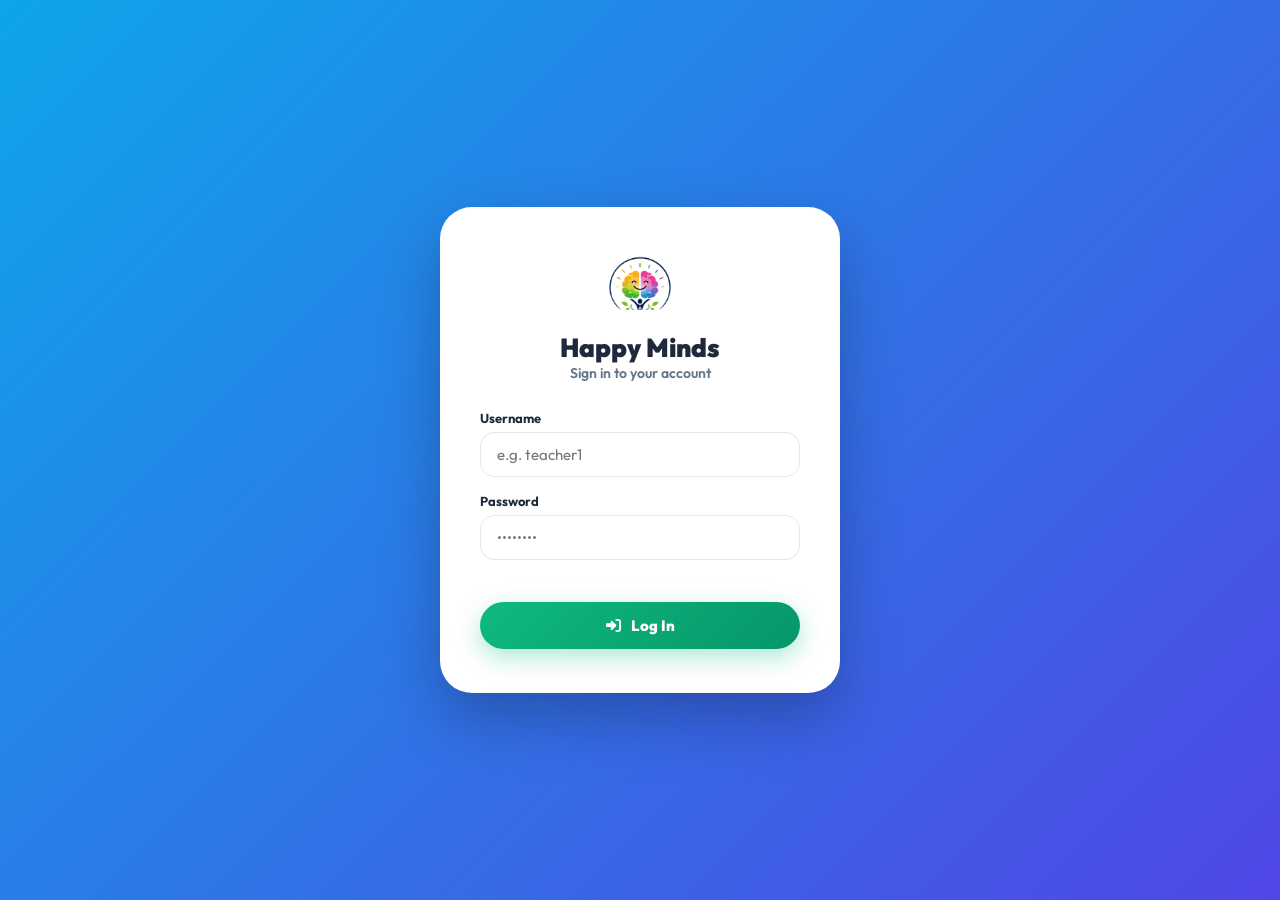
==== index.html @ 201b6ba3 "Phase 7: school progress and book portfolio QR pages progress.html (school management, secret link p" ====
<!DOCTYPE html>
<html lang="en">
<head>
    <meta charset="UTF-8">
    <meta name="viewport" content="width=device-width, initial-scale=1.0">
    <title>Happy Minds - An English Communication Journey</title>
    <link rel="icon" type="image/png" href="assets/logo_icon.png">
    <!-- Google Fonts -->   
    <link rel="preconnect" href="https://fonts.googleapis.com">
    <link rel="preconnect" href="https://fonts.gstatic.com" crossorigin>
    <link href="https://fonts.googleapis.com/css2?family=Outfit:wght@400;500;600;700;800;900&family=Nunito:wght@400;600;700;800;900&display=swap" rel="stylesheet">
    <!-- Fredoka: used only by chapter1-practice.css (Noun Detective headings) -->
    <link href="https://fonts.googleapis.com/css2?family=Fredoka:wght@400;500;600;700&display=swap" rel="stylesheet">
    <!-- Font Awesome Icons -->
    <link rel="stylesheet" href="https://cdnjs.cloudflare.com/ajax/libs/font-awesome/6.4.0/css/all.min.css">
    <!-- Canvas Confetti -->
    <script src="https://cdn.jsdelivr.net/npm/canvas-confetti@1.6.0/dist/confetti.browser.min.js"></script>
    <!-- Custom CSS -->
    <link rel="stylesheet" href="styles.css">
    <!-- Chapter 1's dedicated Practice experience (self-contained, scoped to #chapter1-practice) -->
    <link rel="stylesheet" href="chapter1-practice.css">
    <!-- App Data & Config (must load before app.js) -->
    <script src="https://cdn.jsdelivr.net/npm/@supabase/supabase-js@2.117.2/dist/umd/supabase.min.js"></script>
    <script src="config.js"></script>
    <script src="cloud.js"></script>
    <script src="narration.js"></script>
    <script src="chapters-data.js"></script>
</head>
<body>
    <!-- ================= LOGIN GATE =================
         Supabase Auth (cloud.js). Accounts are created by the admin in
         Supabase; there is no sign-up. -->
    <div id="login-view" class="login-screen">
        <div class="login-card">
            <img src="assets/logo_icon.png" alt="Happy Minds" class="login-logo">
            <h1 class="login-title">Happy Minds</h1>
            <p class="login-subtitle">Sign in to your account</p>

            <form class="login-form" id="loginForm" onsubmit="attemptLogin(event)">
                <label class="login-field">
                    <span>Username</span>
                    <input type="text" id="loginUsername" autocomplete="username" placeholder="e.g. teacher1" required>
                </label>
                <label class="login-field">
                    <span>Password</span>
                    <input type="password" id="loginPassword" autocomplete="current-password" placeholder="••••••••" required>
                </label>
                <p class="login-error" id="loginError"></p>
                <button type="submit" class="btn-primary-glowing full-width">
                    <i class="fa-solid fa-right-to-bracket"></i> Log In
                </button>
            </form>

        </div>
    </div>

    <div id="app" class="app-container app-hidden">

        <!-- ================= Persistence Header ================= -->
        <header class="main-header">
            <div class="brand-section" onclick="navigateTo('home')">
                <div class="brand-icon">
                    <img src="assets/logo_icon.png" alt="Happy Minds logo">
                </div>
                <div class="brand-text">
                    <h1 class="brand-name">Happy Minds</h1>
                    <span class="brand-tagline">An English Communication Journey</span>
                </div>
            </div>

            <nav class="main-nav">
                <!-- Teacher / Trainer / Admin -->
                <button class="nav-btn active" data-view="home" data-roles="teacher,trainer,admin,coordinator,management" onclick="navigateTo('home')">
                    <i class="fa-solid fa-house"></i> Home
                </button>
                <button class="nav-btn" data-view="chapters" data-roles="teacher,trainer,admin,coordinator,management" onclick="navigateTo('chapters')">
                    <i class="fa-solid fa-map"></i> Chapters
                </button>
                <button class="nav-btn" data-view="scan" data-roles="teacher,trainer" onclick="openScanView()">
                    <i class="fa-solid fa-qrcode"></i> Scan
                </button>
                <button class="nav-btn" data-view="observe-picker" data-roles="admin,management" onclick="openObservationPicker()" style="display:none;">
                    <i class="fa-solid fa-user-tie"></i> Observe
                </button>
                <button class="nav-btn" data-view="reports" data-roles="trainer,admin,coordinator,management" onclick="openReportsHome()" style="display:none;">
                    <i class="fa-solid fa-chart-column"></i> Reports
                </button>
                <button class="nav-btn" data-view="week" data-roles="teacher,trainer,admin,coordinator,management" onclick="openWeekView()" style="display:none;">
                    <i class="fa-solid fa-calendar-week"></i> <span id="weekNavLabel">Week</span>
                </button>
                <button class="nav-btn" data-view="schools" data-roles="admin,coordinator,management" onclick="openSchoolsView()" style="display:none;">
                    <i class="fa-solid fa-school"></i> Schools
                </button>
                <button class="nav-btn" data-view="admin" data-role="admin" onclick="renderAdminDashboard(); navigateTo('admin');" style="display:none;">
                    <i class="fa-solid fa-user-shield"></i> Admin
                </button>

                <!-- Parent -->
                <button class="nav-btn" data-view="parent-dashboard" data-role="parent" onclick="navigateTo('parent-dashboard')" style="display:none;">
                    <i class="fa-solid fa-chart-simple"></i> My Child's Report
                </button>
            </nav>

            <div class="header-right">
                <div class="search-box">
                    <i class="fa-solid fa-magnifying-glass"></i>
                    <input type="text" placeholder="Search chapters..." id="searchInput">
                </div>
                <div class="notification-center" data-roles="trainer,admin,coordinator,management">
                    <button class="icon-badge-btn" onclick="toggleNotificationMenu(event)">
                        <i class="fa-solid fa-bell"></i>
                        <span class="badge-count" id="notificationBadge" style="display:none;">0</span>
                    </button>
                    <div class="notification-dropdown" id="notificationDropdown">
                        <div class="notification-dropdown-header">Notifications</div>
                        <div class="notification-dropdown-list" id="notificationDropdownList"></div>
                    </div>
                </div>

                <div class="user-profile-pill" onclick="toggleUserMenu()">
                    <img src="assets/boy_arjun.png" alt="User Avatar" id="headerUserAvatar" class="profile-avatar">
                    <div class="profile-name-group">
                        <span class="profile-name" id="headerUserName">Hi, Arjun!</span>
                        <span class="profile-role-badge" id="headerUserRole"></span>
                    </div>
                    <i class="fa-solid fa-angle-down"></i>

                    <div class="user-menu-dropdown" id="userMenuDropdown">
                        <button class="user-menu-neutral" id="switchSectionMenuItem" onclick="event.stopPropagation(); toggleUserMenu(); openSectionPicker()" hidden>
                            <i class="fa-solid fa-school"></i>
                            <span class="user-menu-two-line">Switch class<small id="switchSectionLabel"></small></span>
                        </button>
                        <button class="user-menu-neutral" id="projectorMenuItem" data-roles="teacher,trainer,admin,coordinator,management" onclick="event.stopPropagation(); toggleUserMenu(); projectorMenuAction()">
                            <i class="fa-solid fa-display"></i> Projector mode
                        </button>
                        <button onclick="handleLogout(event)">
                            <i class="fa-solid fa-right-from-bracket"></i> Log Out
                        </button>
                    </div>
                </div>
            </div>
        </header>

        <!-- Dynamic View Container -->
        <main class="content-container">
            <!-- Trainers/admins browsing a lesson: nothing they do here is saved -->
            <div class="view-only-banner" role="status">
                <i class="fa-solid fa-eye"></i>
                <span><strong>Preview only.</strong> You're seeing what the teacher sees. Nothing you do here is saved, counts as class time, or shows on a projector.</span>
            </div>

            <!-- ================= VIEW 1: HOME PAGE ================= -->
            <section id="home-view" class="view-section active-view">
                <!-- Teachers: Session 2 due; trainers: today's visit (Phase 3) -->
                <div class="home-due-card" id="homeDueCard" hidden></div>

                <div class="hero-card">
                    <div class="hero-left">
                        <h2 class="hero-title">Your Words.<br><span class="highlight-blue">Your Ideas.</span><br><span class="highlight-orange">Your Story.</span></h2>
                        <p class="hero-subtitle">Explore, practice, create and perform your way through English.</p>
                        
                        <div class="hero-cta-group">
                            <button class="btn-primary-glowing" onclick="navigateTo('chapters')">
                                START YOUR JOURNEY <i class="fa-solid fa-arrow-right"></i>
                            </button>
                            <button class="btn-glass" onclick="navigateTo('chapters')">
                                <i class="fa-solid fa-compass"></i> EXPLORE CHAPTERS
                            </button>
                        </div>

                        <div class="hero-stats-pill">
                            <div class="stat-item">
                                <div class="stat-icon blue"><i class="fa-solid fa-book-bookmark"></i></div>
                                <div>
                                    <span class="stat-value" id="homeStatChapters">24</span>
                                    <span class="stat-label">Chapters</span>
                                </div>
                            </div>
                            <div class="stat-divider"></div>
                            <div class="stat-item">
                                <div class="stat-icon green"><i class="fa-solid fa-layer-group"></i></div>
                                <div>
                                    <span class="stat-value">4</span>
                                    <span class="stat-label">Learning Stages</span>
                                </div>
                            </div>
                            <div class="stat-divider"></div>
                            <div class="stat-item progress-item">
                                <div class="progress-info">
                                    <span class="stat-label">Your Progress</span>
                                    <span class="stat-value" id="homeStatProgressPct">0%</span>
                                </div>
                                <div class="progress-bar-bg">
                                    <div class="progress-bar-fill" id="homeStatProgressFill" style="width: 0%;"></div>
                                </div>
                            </div>
                        </div>
                    </div>

                    <div class="hero-right">
                        <div class="scene-illustration-wrapper">
                            <img src="assets/hero_bg.jpg" alt="A girl and her dragon flying over a floating sky world" class="hero-bg-img">

                            <!-- Stage selector: glowing crystal orbs, one per learning stage -->
                            <div class="stage-orbs">
                                <button class="stage-orb" onclick="startChapterStage('explore')" aria-label="Explore">
                                    <img src="assets/orb_explore.png" alt="Explore">
                                </button>
                                <button class="stage-orb" onclick="startChapterStage('practice')" aria-label="Practice">
                                    <img src="assets/orb_practice.png" alt="Practice">
                                </button>
                                <button class="stage-orb" onclick="startChapterStage('create')" aria-label="Create">
                                    <img src="assets/orb_create.png" alt="Create">
                                </button>
                                <button class="stage-orb" onclick="startChapterStage('perform')" aria-label="Perform">
                                    <img src="assets/orb_perform.png" alt="Perform">
                                </button>
                            </div>
                        </div>
                    </div>
                </div>

                <div class="home-bottom-tagline">
                    <span class="sparkle">✨</span> Smart Learners, Brighter Tomorrows <i class="fa-solid fa-heart pink-heart"></i>
                </div>
            </section>

            <!-- ================= VIEW 2: CHAPTERS ROADMAP ================= -->
            <section id="chapters-view" class="view-section">
                <div class="roadmap-header">
                    <div class="roadmap-title-area">
                        <h2>Your English Adventure</h2>
                        <p>24 chapters. Countless ideas. One communication journey.</p>
                    </div>
                    <div class="overall-progress-card">
                        <div class="progress-labels">
                            <span>Overall Progress</span>
                            <strong id="roadmapProgressText">0/24 Chapters   0%</strong>
                        </div>
                        <div class="progress-bar-bg">
                            <div class="progress-bar-fill" id="roadmapProgressFill" style="width: 0%;"></div>
                        </div>
                    </div>
                </div>

                <!-- Winding Adventure Path Map -->
                <div class="adventure-map-container">
                    <img src="assets/roadmap_bg.png" alt="Map Landscape" class="map-bg-image">

                    <!-- Path Winding SVG Lines (drawn dynamically through every node) -->
                    <svg class="path-svg" viewBox="0 0 1000 500" preserveAspectRatio="none">
                        <path id="roadmapPath" fill="none" stroke="#FCD34D" stroke-width="8" stroke-dasharray="12 8" />
                    </svg>

                    <!-- Interactive Chapter Nodes Grid: all 24 nodes are rendered by app.js from chapters-data.js -->
                    <div class="nodes-grid" id="nodesGrid"></div>
                </div>

                <div class="map-encouragement-banner">
                    <i class="fa-solid fa-seedling green"></i> Keep going... Every chapter is a new you!
                </div>
            </section>

            <!-- ================= VIEW 3: CHAPTER 01 HUB ================= -->
            <section id="chapter-detail-view" class="view-section">
                <button class="back-link-btn" onclick="navigateTo('chapters')">
                    <i class="fa-solid fa-arrow-left"></i> Back to Chapters
                </button>

                <div class="chapter-hub-hero">
                    <div class="hub-hero-text">
                        <span class="chapter-tag" id="hubChapterTag">Chapter 01</span>
                        <h2 class="hub-title" id="hubTitle">My Imaginary World</h2>
                        <p class="hub-quote" id="hubQuote">"Let your imagination speak."</p>
                    </div>
                </div>

                <!-- Class planners: to-do lists for the two class sessions this chapter spans -->
                <div class="planner-status-row" id="plannerStatusRow"></div>

                <!-- 4 Stage Cards Grid -->
                <div class="stages-grid">
                    <div class="stage-card explore-card" onclick="startChapterStage('explore')">
                        <div class="stage-icon-circle blue">
                            <i class="fa-solid fa-circle-play"></i>
                        </div>
                        <h3>Explore</h3>
                        <p>Watch and discover</p>
                        <span class="stage-btn-tag">Start Stage <i class="fa-solid fa-chevron-right"></i></span>
                    </div>

                    <div class="stage-card practice-card" onclick="startChapterStage('practice')">
                        <div class="stage-icon-circle orange">
                            <i class="fa-solid fa-puzzle-piece"></i>
                        </div>
                        <h3>Practice</h3>
                        <p>Challenge your skills</p>
                        <span class="stage-btn-tag">Start Stage <i class="fa-solid fa-chevron-right"></i></span>
                    </div>

                    <div class="stage-card create-card" onclick="startChapterStage('create')">
                        <div class="stage-icon-circle cyan">
                            <i class="fa-solid fa-rocket"></i>
                        </div>
                        <h3>Create</h3>
                        <p>Turn ideas into words</p>
                        <span class="stage-btn-tag">Start Stage <i class="fa-solid fa-chevron-right"></i></span>
                    </div>

                    <div class="stage-card perform-card" onclick="startChapterStage('perform')">
                        <div class="stage-icon-circle green">
                            <i class="fa-solid fa-microphone"></i>
                        </div>
                        <h3>Perform</h3>
                        <p>Bring your ideas to life</p>
                        <span class="stage-btn-tag">Start Stage <i class="fa-solid fa-chevron-right"></i></span>
                    </div>
                </div>

                <div class="chapter-progress-footer">
                    <span>Chapter Progress</span>
                    <div class="progress-bar-bg flex-1">
                        <div class="progress-bar-fill" id="chapterHubProgressBar" style="width: 0%;"></div>
                    </div>
                    <span id="chapterHubProgressText">0%</span>
                </div>

                <div class="hub-secondary-entries">
                    <!-- Teacher Prep: what the Teacher QR opens, before class -->
                    <button class="prep-entry-banner" onclick="openTeacherPrep()">
                        <div class="prep-entry-icon"><i class="fa-solid fa-clipboard-list"></i></div>
                        <div class="fixit-entry-text">
                            <strong>Teacher Prep</strong>
                            <span>Lesson plan, full script, and your "I'm ready" check.</span>
                        </div>
                        <span class="readiness-dot" id="hubReadinessDot" title="Prep readiness"></span>
                        <i class="fa-solid fa-chevron-right"></i>
                    </button>

                    <!-- Fix It Zone is not part of the teacher's view — students reach
                         it from their own portal (student-portal.html). -->

                    <!-- Answer Cards: Plan B mode (manual tally) — real camera card-scanning
                         needs a computer-vision build the brief flags as a research spike. -->
                    <button class="prep-entry-banner" onclick="openAnswerCards()">
                        <div class="prep-entry-icon"><i class="fa-solid fa-chart-simple"></i></div>
                        <div class="fixit-entry-text">
                            <strong>Answer Cards</strong>
                            <span>Quick class poll for any question — tap to tally, Plan B mode.</span>
                        </div>
                        <i class="fa-solid fa-chevron-right"></i>
                    </button>
                </div>
            </section>

            <!-- ================= VIEW: ANSWER CARDS (Plan B: manual tally) ================= -->
            <section id="answercards-view" class="view-section">
                <button class="back-link-btn" onclick="navigateTo('chapter-detail')">
                    <i class="fa-solid fa-arrow-left"></i> Back to Chapter
                </button>

                <div class="prep-header">
                    <div class="badge-icon blue"><i class="fa-solid fa-chart-simple"></i></div>
                    <div class="prep-header-text">
                        <h2>Answer Cards</h2>
                        <p>Ask any A/B/C/D question. Count the cards held up, tap once per card.</p>
                    </div>
                </div>

                <div class="prep-section-card">
                    <label class="fixit-plan-label">Question (optional, just for your reference)</label>
                    <input type="text" class="fixit-plan-input" id="acQuestion" placeholder="e.g. Is 'Mumbai' common or proper?">

                    <div class="ac-options-row" id="acOptionsRow"></div>

                    <button class="btn-glass full-width" style="margin-top:16px;" onclick="resetAnswerCards()">
                        <i class="fa-solid fa-rotate-left"></i> Reset for Next Question
                    </button>
                </div>
            </section>

            <!-- ================= VIEW: TEACHER PREP (what the Teacher QR opens) ================= -->
            <section id="prep-view" class="view-section">
                <button class="back-link-btn" onclick="navigateTo('chapter-detail')">
                    <i class="fa-solid fa-arrow-left"></i> Back to Chapter
                </button>

                <div class="prep-header">
                    <div class="badge-icon blue"><i class="fa-solid fa-clipboard-list"></i></div>
                    <div class="prep-header-text">
                        <h2 id="prepTitle">Teacher Prep: My Imaginary World</h2>
                        <p>Session 1 &amp; Session 2 — everything you need before class.</p>
                    </div>
                    <div class="readiness-badge" id="prepReadinessBadge"></div>
                </div>

                <!-- Lesson Plan -->
                <div class="prep-section-card">
                    <h3><i class="fa-solid fa-bullseye"></i> Lesson Plan</h3>
                    <div class="prep-plan-grid">
                        <div>
                            <h4>Objectives</h4>
                            <ul class="roving-prompts-list" id="prepObjectives"></ul>
                        </div>
                        <div>
                            <h4>Student Outputs</h4>
                            <p class="prep-output-line"><strong>Session 1:</strong> <span id="prepOutput1"></span></p>
                            <p class="prep-output-line"><strong>Session 2:</strong> <span id="prepOutput2"></span></p>
                        </div>
                    </div>
                    <h4 style="margin-top:16px;">Materials</h4>
                    <div class="prep-materials-chips" id="prepMaterials"></div>
                    <h4 style="margin-top:16px;">Differentiation</h4>
                    <div class="prep-diff-list" id="prepDifferentiation"></div>
                </div>

                <!-- Media Preview -->
                <div class="prep-section-card">
                    <h3><i class="fa-solid fa-photo-film"></i> Media Preview</h3>
                    <div class="prep-media-row">
                        <img id="prepVideoThumb" class="prep-video-thumb" alt="Chapter video thumbnail">
                        <div class="prep-storybook-preview">
                            <i class="fa-solid fa-book-open"></i>
                            <span id="prepStorybookCount">8 pages</span>
                            <p>The Lumora Storybook</p>
                        </div>
                    </div>
                </div>

                <!-- Full Script -->
                <div class="prep-section-card">
                    <h3><i class="fa-solid fa-scroll"></i> Full Script by Step</h3>
                    <div class="prep-session-tabs">
                        <button class="prep-session-tab active" onclick="showPrepSession(1, this)">Session 1 (10 steps)</button>
                        <button class="prep-session-tab" onclick="showPrepSession(2, this)">Session 2 (9 steps)</button>
                    </div>
                    <div id="prepScriptSteps"></div>
                </div>

                <!-- Before-Class Checklist -->
                <div class="prep-section-card">
                    <h3><i class="fa-solid fa-list-check"></i> Before-Class Checklist</h3>
                    <div class="checklist-items" id="prepChecklist"></div>
                </div>

                <!-- I'm Ready Check -->
                <div class="prep-section-card prep-ready-card">
                    <h3><i class="fa-solid fa-circle-check"></i> "I'm Ready" Check</h3>
                    <div class="prep-ready-taps" id="prepReadyTaps">
                        <button class="prep-ready-tap" data-check="video" onclick="togglePrepReady('video')">
                            <i class="fa-solid fa-video"></i> Watched the video
                        </button>
                        <button class="prep-ready-tap" data-check="script" onclick="togglePrepReady('script')">
                            <i class="fa-solid fa-scroll"></i> Read the script
                        </button>
                        <button class="prep-ready-tap" data-check="materials" onclick="togglePrepReady('materials')">
                            <i class="fa-solid fa-box"></i> Materials ready
                        </button>
                    </div>
                    <p class="prep-readiness-explain" id="prepReadinessExplain"></p>
                </div>
            </section>

            <!-- ================= VIEW: OBSERVATION PICKER (trainer) ================= -->
            <section id="observe-picker-view" class="view-section">
                <div class="prep-header">
                    <div class="badge-icon blue"><i class="fa-solid fa-user-tie"></i></div>
                    <div class="prep-header-text">
                        <h2>Classroom Observation</h2>
                        <p>The monthly classroom observation by the HappyMinds management team. Only admin and management can see these.</p>
                    </div>
                </div>

                <div class="prep-section-card">
                    <h3><i class="fa-solid fa-calendar-day"></i> Today's Visit</h3>
                    <div id="observeTodayCard"></div>
                </div>

                <div class="prep-section-card">
                    <h3><i class="fa-solid fa-eye"></i> Start a New Observation</h3>
                    <p class="prep-readiness-explain" id="observeClassLine"></p>
                    <div class="observe-picker-row">
                        <select class="custom-select" id="observeWhoSelect" aria-label="Who are you observing?" onchange="renderObserveToday()"></select>
                        <select class="custom-select" id="observeChapterSelect" onchange="renderObserveToday()">
                            <option value="1">Chapter 01 — My Imaginary World</option>
                        </select>
                        <select class="custom-select" id="observeSessionSelect">
                            <option value="1">Session 1 (Explore &amp; Practice)</option>
                            <option value="2">Session 2 (Create &amp; Perform)</option>
                        </select>
                        <button class="btn-primary-glowing" onclick="openObservationForm()">
                            <i class="fa-solid fa-arrow-right"></i> Begin
                        </button>
                    </div>
                </div>

                <div class="prep-section-card">
                    <h3><i class="fa-solid fa-clock-rotate-left"></i> Observation History</h3>
                    <div id="observeHistoryList"></div>
                </div>
            </section>

            <!-- ================= VIEW: OBSERVATION FORM (trainer, during + after class) ================= -->
            <section id="observe-form-view" class="view-section">
                <button class="back-link-btn" onclick="navigateTo('observe-picker')">
                    <i class="fa-solid fa-arrow-left"></i> Back to Observations
                </button>

                <div class="prep-header">
                    <div class="badge-icon blue"><i class="fa-solid fa-clipboard-check"></i></div>
                    <div class="prep-header-text">
                        <h2 id="observeFormTitle">Observing: My Imaginary World</h2>
                        <p>Fill silently during the lesson — never interrupt the class to use this.</p>
                    </div>
                </div>

                <!-- Part 1: Protocol -->
                <div class="prep-section-card">
                    <h3><i class="fa-solid fa-user-check"></i> Before You Begin</h3>
                    <div class="checklist-items" id="observeProtocol"></div>
                    <p class="prep-readiness-explain" style="margin-top:10px;">Your access is view-only — you watch and record, and never control the lesson.</p>
                </div>

                <!-- Part A: Core Model Adherence -->
                <div class="prep-section-card">
                    <h3>A. Core Model Adherence</h3>
                    <div id="observePartA"></div>
                </div>

                <!-- Part B: Facilitator vs Lecturer -->
                <div class="prep-section-card">
                    <h3>B. Facilitator vs Lecturer</h3>
                    <div class="checklist-items" id="observePartB"></div>
                </div>

                <!-- Part C: Student Engagement -->
                <div class="prep-section-card">
                    <h3>C. Student Engagement</h3>
                    <div class="observe-tally-row">
                        <span>Verbal participation tally</span>
                        <div class="observe-tally-control">
                            <button class="btn-glass compact" onclick="adjustTally(-1)">−</button>
                            <span id="observeTallyValue">0</span>
                            <button class="btn-glass compact" onclick="adjustTally(1)">+</button>
                        </div>
                    </div>
                    <p class="prep-readiness-explain" id="observeTallyPct"></p>
                    <div class="prep-materials-chips" style="margin:10px 0 18px;">
                        <span class="prep-material-chip" id="observeClassSizeChip"></span>
                        <span class="prep-material-chip" id="observeWallChip"></span>
                    </div>
                    <div class="reflection-field"><label>On-task (1-5)</label><div class="reflection-stars" id="observeOnTaskStars"></div></div>
                    <div class="reflection-field"><label>Positive body language (1-5)</label><div class="reflection-stars" id="observeBodyStars"></div></div>
                    <div class="reflection-field"><label>Any disengaged student — what did the teacher do?</label>
                        <textarea class="reflection-textarea" id="observeDisengagedNote"></textarea></div>
                </div>

                <!-- Part D: Pacing -->
                <div class="prep-section-card">
                    <h3>D. Pacing &amp; Time Management</h3>
                    <div id="observePartD"></div>
                </div>

                <!-- Part E: Differentiation -->
                <div class="prep-section-card">
                    <h3>E. Differentiation &amp; Support</h3>
                    <div class="checklist-items" id="observePartE"></div>
                </div>

                <!-- Part 2: Expectations / Evidence -->
                <div class="prep-section-card">
                    <h3><i class="fa-solid fa-clipboard-check"></i> Evidence &amp; Expectations</h3>
                    <div id="observeEvidence"></div>
                </div>

                <!-- Part 5 Non-Negotiables -->
                <div class="prep-section-card">
                    <h3><i class="fa-solid fa-star"></i> Non-Negotiables</h3>
                    <p class="prep-readiness-explain" style="margin-bottom:14px;">Any "No" here is automatically pinned as the priority topic below.</p>
                    <div id="observeNonNegotiables"></div>
                </div>

                <!-- Coaching Prompts -->
                <div class="prep-section-card">
                    <h3><i class="fa-solid fa-wand-magic-sparkles"></i> Coaching Prompts</h3>
                    <p class="prep-readiness-explain" style="margin-bottom:14px;">Tap a gap that matched what you saw — it fills the feedback below for you.</p>
                    <div class="observe-gaps-grid" id="observeGapsGrid"></div>
                </div>

                <!-- Post-Observation Feedback Form -->
                <div class="prep-section-card">
                    <h3><i class="fa-solid fa-comment-dots"></i> Feedback Form (sandwich method)</h3>
                    <div class="reflection-field"><label>Strengths (2-3)</label>
                        <textarea class="reflection-textarea" id="observeStrengths" placeholder="What went well?"></textarea></div>
                    <div class="reflection-field"><label>Core model notes (Explore · Practice, or Create · Perform)</label>
                        <button type="button" class="btn-glass compact" style="margin-bottom:8px;" onclick="copyCoreModelNotes()"><i class="fa-solid fa-copy"></i> Copy from notes above</button>
                        <textarea class="reflection-textarea" id="observeCoreNotes"></textarea></div>
                    <div class="reflection-field"><label>One key area for improvement</label>
                        <input type="text" class="reflection-text-input" id="observeKeyArea"></div>
                    <div class="reflection-field"><label>Actionable suggestion</label>
                        <input type="text" class="reflection-text-input" id="observeSuggestion"></div>
                    <div class="checklist-items">
                        <label class="check-item"><input type="checkbox" id="observeFollowupTeacher"> Teacher will try this in the next session</label>
                        <label class="check-item"><input type="checkbox" id="observeFollowupObserver"> Observer will do a 5-minute check-in before the next class</label>
                    </div>
                    <div class="observe-signoff-row">
                        <div class="reflection-field"><label>Observer signature</label>
                            <input type="text" class="reflection-text-input" id="observeSignObserver"></div>
                        <div class="reflection-field"><label id="observeSignTeacherLabel">Signature of the person observed</label>
                            <input type="text" class="reflection-text-input" id="observeSignTeacher"></div>
                    </div>
                    <div class="reflection-field"><label>Overall rating (1-5)</label><div class="reflection-stars" id="observeOverallStars"></div></div>
                    <p class="prep-readiness-explain">Hold the feedback conversation within 24 hours. Only admin and management can see this observation.</p>
                </div>

                <div class="prep-section-card reflection-submit-card">
                    <button class="btn-primary-glowing full-width" onclick="submitObservation()">
                        <i class="fa-solid fa-check-double"></i> Submit Observation
                    </button>
                </div>
            </section>

            <!-- ================= VIEW: FIX IT ZONE (student self-access) ================= -->
            <!-- ================= VIEW 4: STAGE 1 - EXPLORE ================= -->
            <section id="explore-stage-view" class="view-section">
                <!-- Top Stepper Bar -->
                <div class="stage-stepper-bar">
                    <button class="back-link-btn compact" onclick="navigateTo('chapter-detail')">
                        <i class="fa-solid fa-arrow-left"></i> <span class="chapter-back-label">Chapter 01</span>
                    </button>
                    <div class="stepper-steps">
                        <button class="step-pill active" data-stage="explore" onclick="startChapterStage('explore')">1 Explore</button>
                        <button class="step-pill" data-stage="practice" onclick="startChapterStage('practice')">2 Practice</button>
                        <button class="step-pill" data-stage="create" onclick="startChapterStage('create')">3 Create</button>
                        <button class="step-pill" data-stage="perform" onclick="startChapterStage('perform')">4 Perform</button>
                    </div>
                    <div class="stepper-bar-right">
                        <div class="stage-timer-badge" title="Time spent on this page (teacher view only)">
                            <i class="fa-solid fa-stopwatch"></i> <span class="stage-timer-value">0:00</span>
                        </div>
                        <button class="projector-status-dot" onclick="openProjectorView()" title="Open projector view">
                            <i class="fa-solid fa-tv"></i> <span>Open projector view</span>
                        </button>
                    </div>
                </div>

                <div class="stage-header-title">
                    <div class="badge-icon camera"><i class="fa-solid fa-video"></i></div>
                    <div>
                        <h2 id="exploreTitle">Explore: My Imaginary World</h2>
                        <p>Watch closely. Your discussion questions unlock when the video ends.</p>
                    </div>
                </div>

                <!-- Step 1: Settle & Breathe — a calm opening ritual before the
                     video starts, read straight from the lesson script -->
                <div class="settle-card" id="settleSection">
                    <div class="settle-door-icon"><i class="fa-solid fa-door-open"></i></div>
                    <!-- The chapter's quote from the printed book (also on the projector) -->
                    <figure class="settle-quote">
                        <blockquote id="settleQuoteText"></blockquote>
                        <figcaption id="settleQuoteBy"></figcaption>
                    </figure>
                    <p class="settle-line">"Alright, before we begin, let's take a deep breath together. Breathe in... and out. Wonderful. Now, get comfortable. You can close your eyes if you like. I'm going to ask your imagination to do something special today. Is your imagination ready?"</p>
                    <button class="btn-primary-glowing" id="settleStartBtn" onclick="settleFinished()">
                        <i class="fa-solid fa-wind"></i> Class is calm — Start
                    </button>
                </div>

                <!-- Real video player: a YouTube embed when the chapter has one,
                     otherwise a native <video> pointed at VIDEO_BASE_URL. Stays in
                     the DOM (and playing) in Remote Mode — just visually hidden —
                     so its play/pause/ended events keep driving the projector. -->
                <div class="video-player-card" id="videoPlayerCard">
                    <video id="chapterVideo" class="chapter-video" controls poster="assets/roadmap_bg.png"
                           onended="onChapterVideoEnded()" onerror="onChapterVideoError()"
                           onplay="onTeacherVideoPlay()"
                           onpause="broadcastToProjector({type:'video-cmd', action:'pause'}); updateRemoteVideoBtn(false)"
                           ontimeupdate="updateRemoteVideoProgress()"></video>
                    <div id="chapterYoutubePlayer" class="chapter-video"></div>

                    <div class="video-fallback" id="videoFallback">
                        <i class="fa-solid fa-clapperboard"></i>
                        <p>This chapter's video hasn't been uploaded yet.</p>
                        <span class="video-fallback-hint">For testing: mark it watched to preview the discussion questions below.</span>
                        <button class="btn-glass" onclick="simulateVideoWatched()">
                            <i class="fa-solid fa-check"></i> Mark as watched
                        </button>
                    </div>

                    <!-- Remote Mode: shown instead of the video pixels once a projector
                         is connected — "Script text only on the teacher device, never
                         on the projector" extends here to "video only on the projector,
                         never on the teacher device." -->
                    <div class="video-remote-controls" id="videoRemoteControls">
                        <div class="video-remote-icon"><i class="fa-solid fa-tv"></i></div>
                        <p class="video-remote-label">Playing on the projector</p>

                        <div class="video-remote-progress-row">
                            <span class="video-remote-time" id="videoRemoteTimeCurrent">0:00</span>
                            <div class="video-remote-progress-track">
                                <div class="video-remote-progress-fill" id="videoRemoteProgressFill"></div>
                            </div>
                            <span class="video-remote-time" id="videoRemoteTimeTotal">0:00</span>
                        </div>

                        <div class="video-remote-btn-row">
                            <button class="icon-badge-btn video-remote-btn" onclick="remoteVideoSeek(-10)" title="Rewind 10s">
                                <i class="fa-solid fa-rotate-left"></i><span>10s</span>
                            </button>
                            <button class="video-remote-btn primary" id="videoRemotePlayBtn" onclick="remoteVideoToggle()" title="Play / Pause">
                                <i class="fa-solid fa-play"></i>
                            </button>
                            <button class="icon-badge-btn video-remote-btn" onclick="remoteVideoSeek(10)" title="Skip 10s">
                                <i class="fa-solid fa-rotate-right"></i><span>10s</span>
                            </button>
                        </div>
                        <button class="btn-glass compact" onclick="remoteVideoReplay()">
                            <i class="fa-solid fa-arrow-rotate-left"></i> Replay from start
                        </button>
                    </div>
                </div>

                <!-- Storybook read-along — hidden until the video finishes, must be
                     read through before Think & Talk unlocks -->
                <div class="storybook-section" id="storybookSection">
                    <div class="think-talk-header">
                        <div class="chat-badge-icon"><i class="fa-solid fa-book-open"></i></div>
                        <div>
                            <h3>The Lumora Storybook</h3>
                            <p id="storybookPageCounter">Page 1 of 8</p>
                        </div>
                    </div>

                    <div class="storybook-card" id="storybookCard">
                        <!-- Read aloud: 🔊 starts; while reading, Pause and Stop
                             appear. Stop goes back to the start of the page. -->
                        <div class="storybook-narration" role="group" aria-label="Read this page aloud">
                            <button type="button" class="storybook-read-aloud-btn" id="storybookPlayBtn"
                                    onclick="storybookNarrationPlay()" title="Read this page aloud" aria-label="Read this page aloud">
                                <i class="fa-solid fa-volume-high"></i>
                            </button>
                            <button type="button" class="storybook-read-aloud-btn" id="storybookPauseBtn"
                                    onclick="storybookNarrationPause()" title="Pause" aria-label="Pause reading" hidden>
                                <i class="fa-solid fa-pause"></i>
                            </button>
                            <button type="button" class="storybook-read-aloud-btn" id="storybookStopBtn"
                                    onclick="storybookNarrationStop()" title="Stop and go back to the start" aria-label="Stop reading and go back to the start" hidden>
                                <i class="fa-solid fa-stop"></i>
                            </button>
                        </div>

                        <!-- The illustration is projector-only in Remote Mode — the
                             teacher only needs the words to read along or prompt from.
                             (Only applies to the plain layout below — a page with its
                             own full illustration, .illustrated, stays visible either way.) -->
                        <div class="storybook-char-frame" id="storybookCharFrame">
                            <img id="storybookCharImg" src="" alt="">
                        </div>
                        <p class="storybook-page-text" id="storybookPageText"></p>

                        <!-- Shown instead of the two elements above, only for a page
                             that has its own illustration (chapters-data.js page.image) -->
                        <div class="storybook-illustrated" id="storybookIllustrated">
                            <img class="storybook-illustration" id="storybookIllustrationImg" src="" alt="">
                            <div class="storybook-caption" id="storybookCaption"></div>
                        </div>
                    </div>

                    <div class="storybook-nav">
                        <button class="btn-glass" id="storybookPrevBtn" onclick="storybookGo(-1)">
                            <i class="fa-solid fa-arrow-left"></i> Back
                        </button>
                        <div class="storybook-dots" id="storybookDots"></div>
                        <button class="btn-primary-glowing compact" id="storybookNextBtn" onclick="storybookGo(1)">
                            Next <i class="fa-solid fa-arrow-right"></i>
                        </button>
                    </div>
                </div>

                <!-- Think & Talk Section — hidden until the storybook is finished -->
                <div class="think-talk-section" id="thinkTalkSection">
                    <div class="think-talk-header">
                        <div class="chat-badge-icon"><i class="fa-solid fa-comments"></i></div>
                        <div>
                            <h3>Think & Talk</h3>
                            <p>Let's talk about what we just watched.</p>
                        </div>
                    </div>

                    <div class="discussion-cards-grid" id="thinkTalkGrid"></div>

                    <!-- Lumora Wall: live class word wall, fed by the teacher as
                         students call out ideas. Reused as a word bank in Create. -->
                    <div class="lumora-wall-card">
                        <div class="lumora-wall-header">
                            <i class="fa-solid fa-link"></i> The Lumora Wall
                            <span class="lumora-wall-sub">Type a student's idea — it appears on the wall for everyone, and comes back as a word bank in Create.</span>
                        </div>
                        <div class="lumora-wall-input-row">
                            <input type="text" id="lumoraWallInput" placeholder="e.g. a river of honey" maxlength="40" onkeydown="if(event.key==='Enter') addLumoraWallWord()">
                            <select class="custom-select lumora-wall-student-select" id="lumoraWallStudentSelect"></select>
                            <button class="btn-primary-glowing compact" onclick="addLumoraWallWord()"><i class="fa-solid fa-plus"></i> Add</button>
                        </div>
                        <div class="lumora-wall-tiles" id="lumoraWallTiles"></div>
                    </div>

                    <div class="think-talk-footer-banner">
                        <img src="assets/girl_aanya.png" alt="Aanya" class="tt-avatar">
                        <div class="tt-text">
                            <strong>Great talking!</strong>
                            <span>Now let's capture it on paper.</span>
                        </div>
                        <button class="btn-primary-glowing compact" onclick="revealDraw()">
                            Continue to Drawing <i class="fa-solid fa-arrow-right"></i>
                        </button>
                    </div>
                </div>

                <!-- Step 5: Draw Your World — physical, on paper. The portal only
                     shows the instructions and roving prompts; no on-screen drawing. -->
                <div class="draw-section" id="drawSection">
                    <div class="think-talk-header">
                        <div class="chat-badge-icon"><i class="fa-solid fa-palette"></i></div>
                        <div>
                            <h3 id="drawTitle">Class activity</h3>
                            <p>On paper, in notebooks.</p>
                        </div>
                    </div>

                    <!-- Filled per chapter from its script (chapter.prep.activityStep) -->
                    <p class="draw-instruction" id="drawInstruction"></p>

                    <!-- 7-minute activity timer. This device keeps the time and the
                         projector shows the same countdown, so Pause stops both. -->
                    <div class="draw-timer">
                        <div class="pair-timer-display" id="drawTimerDisplay" role="timer" aria-live="off">7:00</div>
                        <div class="btn-row-center">
                            <button type="button" class="btn-primary-glowing compact" id="drawTimerBtn" onclick="toggleDrawTimer()">
                                <i class="fa-solid fa-play"></i> Start 7-min timer
                            </button>
                            <button type="button" class="btn-glass compact" id="drawTimerResetBtn" onclick="resetDrawTimer()" hidden>
                                <i class="fa-solid fa-rotate-left"></i> Reset
                            </button>
                        </div>
                    </div>

                    <div class="roving-prompts-card" id="drawRovingCard">
                        <div class="roving-prompts-title"><i class="fa-solid fa-person-walking"></i> Roving prompts while students work</div>
                        <ul class="roving-prompts-list" id="drawRovingList"></ul>
                    </div>

                    <div class="think-talk-footer-banner">
                        <img src="assets/dragon_buddy.png" alt="Flame" class="tt-avatar">
                        <div class="tt-text">
                            <strong>Pencils down!</strong>
                            <span>Time to wrap up Explore.</span>
                        </div>
                        <button class="btn-primary-glowing compact" onclick="revealWrapUp()">
                            We're Done Drawing <i class="fa-solid fa-arrow-right"></i>
                        </button>
                    </div>
                </div>

                <!-- Step 6: Wrap Up — short celebration + transition into Practice -->
                <div class="wrapup-section" id="wrapupSection">
                    <div class="wrapup-content">
                        <div class="wrapup-icon">👏</div>
                        <p class="wrapup-line">"Look at what you've created. In just a few minutes, you've built an entire world. Give yourself a clap! Now, we're about to go on a different kind of adventure — a word adventure!"</p>
                        <button class="btn-primary-glowing" onclick="startChapterStage('practice')">
                            Go to Practice <i class="fa-solid fa-arrow-right"></i>
                        </button>
                    </div>
                </div>
            </section>

            <!-- ================= VIEW 5: STAGE 2 - PRACTICE ================= -->
            <section id="practice-stage-view" class="view-section">
                <!-- Top Stepper Bar — teacher's own classroom run. -->
                <div class="stage-stepper-bar">
                    <button class="back-link-btn compact" data-roles="teacher,trainer,admin,coordinator,management" onclick="navigateTo('chapter-detail')">
                        <i class="fa-solid fa-arrow-left"></i> <span class="chapter-back-label">Chapter 01</span>
                    </button>
                    <div class="stepper-steps" data-roles="teacher,trainer,admin,coordinator,management">
                        <button class="step-pill" data-stage="explore" onclick="startChapterStage('explore')">1 Explore</button>
                        <button class="step-pill active" data-stage="practice" onclick="startChapterStage('practice')">2 Practice</button>
                        <button class="step-pill" data-stage="create" onclick="startChapterStage('create')">3 Create</button>
                        <button class="step-pill" data-stage="perform" onclick="startChapterStage('perform')">4 Perform</button>
                    </div>
                    <div class="stepper-bar-right" data-roles="teacher,trainer,admin,coordinator,management">
                        <div class="stage-timer-badge" title="Time spent on this page (teacher view only)">
                            <i class="fa-solid fa-stopwatch"></i> <span class="stage-timer-value">0:00</span>
                        </div>
                        <button class="projector-status-dot" onclick="openProjectorView()" title="Open projector view">
                            <i class="fa-solid fa-tv"></i> <span>Open projector view</span>
                        </button>
                    </div>
                </div>

                <!-- Generic 5-activity template — used by every chapter except chapter 1 -->
                <div id="genericPracticeSystem">
                    <div class="practice-header">
                        <div class="practice-title-group">
                            <div class="badge-icon pink" id="practiceStepIcon"><i class="fa-solid fa-search"></i></div>
                            <div>
                                <h2 id="practiceStepTitle">Word Detective</h2>
                                <span class="question-counter-text" id="practiceStepCounter">Activity 1 of 3</span>
                            </div>
                        </div>

                        <div class="question-dots" id="practiceDotsContainer"></div>
                    </div>

                    <!-- Activity card: filled entirely by app.js — a different mini-game per step -->
                    <div class="quiz-question-card" id="practiceActivityCard"></div>
                </div>

                <!-- Chapter 1's dedicated "Noun Detective" practice — see chapter1-practice.css/.js -->
                <div id="chapter1PracticeMount" style="display:none;">
<div id="chapter1-practice">

    <!-- ========================================
         SCREEN 0: INTRO
         ======================================== -->
    <div class="screen active" id="screen-intro">
        <div class="intro-hero">
            <img class="hero-bg" src="assets/chapter1-practice/world/background.png" alt="A magical world with a castle, forest, river and meadow">
            <div class="intro-characters">
                <div class="intro-token girl-token">
                    <div class="token-shadow"></div>
                    <div class="char-token token-girl"><img src="assets/chapter1-practice/characters/girl.jpg" alt="Explorer girl, our guide"></div>
                </div>
                <div class="intro-token dragon-token">
                    <div class="token-shadow"></div>
                    <div class="char-token token-dragon"><img src="assets/chapter1-practice/characters/dragon.jpg" alt="Friendly dragon"></div>
                </div>
                <div class="intro-token bird-token">
                    <div class="char-token token-bird"><img src="assets/chapter1-practice/characters/bird.jpg" alt="Blue bird"></div>
                </div>
            </div>
            <div class="intro-overlay">
                <div class="intro-chapter-badge">📖 Chapter 1</div>
                <h1 class="intro-title">My Imaginary World</h1>
                <div class="intro-subtitle-badge">Practice • Nouns</div>
            </div>
        </div>

        <div class="detective-section">
            <h2 class="detective-title">
                <span class="emoji">🔎</span>
                Noun Detective
                <span class="emoji">✨</span>
            </h2>
            <p class="detective-subtitle">Let's explore the magical world and discover nouns!</p>
            <button class="btn btn-primary" id="btn-start-mission" onclick="chapter1Practice.startMission()">
                Start Mission →
            </button>
        </div>

        <div class="progress-bar" id="progress-bar"></div>

        <div class="info-cards">
            <div class="info-card blue">
                <div class="info-card-title">📚 What are Nouns?</div>
                <p>Nouns are <strong>naming words</strong>. They name people, places, animals and things.</p>
            </div>
            <div class="info-card yellow">
                <div class="info-card-title">💡 Two Kinds of Names</div>
                <p><strong>Common Noun</strong> — a general name, like <em>dragon</em>.<br><strong>Proper Noun</strong> — a special name, like <em>Flame</em>. It starts with a capital letter!</p>
            </div>
            <div class="info-card green">
                <div class="info-card-title">⭐ Today's Mission</div>
                <p>Explore the world, find Common Nouns, and give some of them special names to make Proper Nouns!</p>
            </div>
        </div>
    </div>

    <!-- ========================================
         SCREEN 1: DISCOVER
         ======================================== -->
    <div class="screen" id="screen-discover">
        <div class="progress-bar" id="progress-bar-1"></div>

        <div class="mission-header">
            <div class="mission-badge">MISSION 1 · DISCOVER</div>
            <h2 class="mission-title">🔎 Look Carefully!</h2>
            <p class="mission-instruction">Can you find something we can name? Click a glowing clue in the magical world!</p>
        </div>

        <div class="guide">
            <div class="char-token token-girl"><img src="assets/chapter1-practice/characters/girl.jpg" alt="Guide"></div>
            <div class="guide-bubble">Let's investigate! Click on something glowing in the magical world.</div>
        </div>

        <div class="world-scene" id="discover-scene">
            <img class="world-bg" src="assets/chapter1-practice/world/background.png" alt="Magical world to explore">
            <!-- Hotspots injected by JS -->
        </div>

        <div id="discover-result" class="center-col" style="display:none;">
            <div class="activity-panel">
                <div class="noun-display" id="discover-noun-display"></div>
                <p style="font-size:1.2rem; color:var(--c-text-light); font-weight:500; margin-bottom:16px;">
                    This is a <strong>noun</strong> — a naming word!
                </p>
                <div class="guide" style="margin-bottom:8px;">
                    <div class="char-token token-girl"><img src="assets/chapter1-practice/characters/girl.jpg" alt="Guide"></div>
                    <div class="guide-bubble">Great find! A noun names something. Let's figure out what kind of noun this is.</div>
                </div>
                <button class="btn btn-next" onclick="chapter1Practice.goToClassify()">
                    What kind of noun is this? →
                </button>
            </div>
        </div>
    </div>

    <!-- ========================================
         SCREEN 2: CLASSIFY
         ======================================== -->
    <div class="screen" id="screen-classify">
        <div class="progress-bar" id="progress-bar-2"></div>

        <div class="mission-header">
            <div class="mission-badge">MISSION 2 · CLASSIFY</div>
            <h2 class="mission-title">📋 Classify the Noun</h2>
            <p class="mission-instruction">Is it a Common Noun or a Proper Noun?</p>
        </div>

        <div class="activity-panel">
            <div class="noun-display" id="classify-noun-display"></div>

            <div class="guide" style="max-width:440px;">
                <div class="char-token token-girl"><img src="assets/chapter1-practice/characters/girl.jpg" alt="Guide"></div>
                <div class="guide-bubble">Think carefully! Is this a general name, or a special name for one particular thing?</div>
            </div>

            <div class="btn-row" id="classify-buttons" style="margin-top:20px;">
                <button class="btn btn-common" id="btn-classify-common" onclick="chapter1Practice.classifyAnswer('common')">
                    📘 Common Noun
                </button>
                <button class="btn btn-proper" id="btn-classify-proper" onclick="chapter1Practice.classifyAnswer('proper')">
                    📕 Proper Noun
                </button>
            </div>

            <div id="classify-result" class="center-col" style="display:none; margin-top:8px;"></div>
        </div>
    </div>

    <!-- ========================================
         SCREEN 3: WHY
         ======================================== -->
    <div class="screen" id="screen-why">
        <div class="progress-bar" id="progress-bar-3"></div>

        <div class="mission-header">
            <div class="mission-badge">MISSION 3 · WHY?</div>
            <h2 class="mission-title">🤔 Why is it Special?</h2>
            <p class="mission-instruction">Let's understand the difference using our textbook example.</p>
        </div>

        <div class="activity-panel">
            <div class="comparison-box">
                <div class="comparison-item common-side">
                    <div class="comparison-word" style="color:var(--c-common);">🐉 dragon</div>
                    <div class="comparison-label" style="color:var(--c-common);">Common Noun</div>
                    <p class="comparison-sub">a general name</p>
                </div>
                <div class="comparison-arrow">→</div>
                <div class="comparison-item proper-side">
                    <div class="comparison-word" style="color:var(--c-proper);">✨ Flame</div>
                    <div class="comparison-label" style="color:var(--c-proper);">Proper Noun</div>
                    <p class="comparison-sub">a special name</p>
                </div>
            </div>

            <h3 style="font-size:1.4rem; margin: 20px 0 4px;">Why is <span style="color:var(--c-proper);">Flame</span> a Proper Noun?</h3>

            <div class="options-list" id="why-options">
                <button class="option-btn" data-answer="a" onclick="chapter1Practice.whyAnswer(this, 'a')">
                    <span class="option-letter">A</span>
                    <span>It is an animal</span>
                </button>
                <button class="option-btn" data-answer="b" onclick="chapter1Practice.whyAnswer(this, 'b')">
                    <span class="option-letter">B</span>
                    <span>It is a special name given to the dragon</span>
                </button>
                <button class="option-btn" data-answer="c" onclick="chapter1Practice.whyAnswer(this, 'c')">
                    <span class="option-letter">C</span>
                    <span>It is a place</span>
                </button>
            </div>

            <div id="why-result" class="center-col" style="display:none;"></div>
        </div>
    </div>

    <!-- ========================================
         SCREEN 4: NAMING MACHINE
         ======================================== -->
    <div class="screen" id="screen-name">
        <div class="progress-bar" id="progress-bar-4"></div>

        <div class="mission-header">
            <div class="mission-badge">MISSION 4 · NAME IT</div>
            <h2 class="mission-title">✨ Magical Naming Machine</h2>
            <p class="mission-instruction">Pick something, then give it a special name to turn it into a Proper Noun!</p>
        </div>

        <div class="guide">
            <div class="char-token token-girl"><img src="assets/chapter1-practice/characters/girl.jpg" alt="Guide"></div>
            <div class="guide-bubble">When we give something a special name, it becomes a Proper Noun! What should we call it?</div>
        </div>

        <div class="naming-machine">
            <div class="naming-chips" id="naming-chips"></div>

            <div class="noun-display common" id="naming-preview"></div>
            <span class="noun-badge common">Common Noun</span>

            <div class="transform-arrow">⬇️</div>

            <div id="naming-input-row">
                <label for="naming-input" style="font-size:1.05rem; font-weight:600; display:block; margin-bottom:10px; color:#6B21A8;">
                    Type the special name here:
                </label>
                <input type="text" class="naming-input" id="naming-input" placeholder="e.g. Flame" maxlength="24" autocomplete="off">
                <div class="naming-error-msg" id="naming-error"></div>
                <button class="btn btn-accent" onclick="chapter1Practice.submitName()" style="margin-top:6px;">
                    ✨ Transform!
                </button>
            </div>

            <div id="naming-full-row" style="display:none;">
                <div class="naming-full-msg">⭐ You've created 3 Proper Nouns already — wonderful work!</div>
            </div>

            <div class="transform-result" id="transform-result">
                <div class="transform-arrow">⬇️</div>
                <div class="noun-display proper" id="transform-name"></div>
                <span class="noun-badge proper">Proper Noun</span>
                <div class="result-card" style="margin:18px auto 0;">
                    <div class="result-emoji">✨</div>
                    <div class="result-title">Magical!</div>
                    <p class="result-text">
                        <strong id="transform-common-name"></strong> is a Common Noun.<br>
                        <strong id="transform-proper-name"></strong> is a Proper Noun because it's a special name!<br><br>
                        <em>Proper Nouns always begin with a <strong>capital letter</strong>.</em>
                    </p>
                </div>
            </div>
        </div>

        <button class="btn btn-next" onclick="chapter1Practice.goToScreen('screen-fix')" style="margin-top:8px;">
            Next Mission →
        </button>
    </div>

    <!-- ========================================
         SCREEN 5: GRAMMAR FIXER
         ======================================== -->
    <div class="screen" id="screen-fix">
        <div class="progress-bar" id="progress-bar-5"></div>

        <div class="mission-header">
            <div class="mission-badge">MISSION 5 · FIX</div>
            <h2 class="mission-title">🚨 Grammar Fixer</h2>
            <p class="mission-instruction">Click on the words that should start with a capital letter!</p>
            <div class="rule-banner">⭐ Proper Nouns begin with CAPITAL LETTERS</div>
        </div>

        <div class="guide">
            <div class="char-token token-girl"><img src="assets/chapter1-practice/characters/girl.jpg" alt="Guide"></div>
            <div class="guide-bubble">Remember — only special names (Proper Nouns) need a capital letter. Can you spot them?</div>
        </div>

        <div class="activity-panel">
            <p class="fixer-legend">Click the words that need fixing:</p>

            <div class="fixer-sentence" id="fixer-sentence"></div>

            <div id="fixer-result" class="center-col" style="display:none;"></div>

            <button class="btn btn-accent" id="fixer-check-btn" onclick="chapter1Practice.checkFixer()" style="margin-top:16px;">
                ✅ Check My Fixes
            </button>
        </div>
    </div>

    <!-- ========================================
         SCREEN 6: NOUN HUNT
         ======================================== -->
    <div class="screen" id="screen-hunt">
        <div class="progress-bar" id="progress-bar-6"></div>

        <div class="mission-header">
            <div class="mission-badge">MISSION 6 · HUNT</div>
            <h2 class="mission-title">🔎 Noun Hunt</h2>
            <p class="mission-instruction">Find 5 Common Nouns, then give some of them special names to create 3 Proper Nouns!</p>
        </div>

        <div class="guide" style="margin-bottom: 6px;">
            <div class="char-token token-girl"><img src="assets/chapter1-practice/characters/girl.jpg" alt="Guide"></div>
            <div class="guide-bubble">Click a clue to classify it. Once it's a Common Noun, you can give it a special name too!</div>
        </div>

        <div class="hunt-layout">
            <div class="world-scene" id="hunt-scene">
                <img class="world-bg" src="assets/chapter1-practice/world/background.png" alt="Magical world to explore">
                <!-- Hotspots injected by JS -->
            </div>

            <div class="hunt-sidebar">
                <div class="collection-box common-collection">
                    <div class="collection-title common-title">📘 Common Nouns</div>
                    <div class="collection-progress" id="common-progress">Found: 0 / 5</div>
                    <div class="collection-items" id="common-collection"></div>
                </div>
                <div class="collection-box proper-collection">
                    <div class="collection-title proper-title">📕 Proper Nouns</div>
                    <div class="collection-progress" id="proper-progress">Found: 0 / 3</div>
                    <div class="collection-items" id="proper-collection"></div>
                </div>
                <button class="btn btn-next" id="hunt-complete-btn" onclick="chapter1Practice.goToScreen('screen-quickcheck')" style="display:none; width:100%;">
                    🏆 Final Mission →
                </button>
            </div>
        </div>

        <!-- Hunt Classify / Naming Modal -->
        <div class="hunt-modal" id="hunt-modal" role="dialog" aria-modal="true" aria-labelledby="hunt-modal-noun">
            <div class="hunt-modal-content">
                <button class="modal-close-x" aria-label="Close" onclick="chapter1Practice.huntCloseModal()">✕</button>
                <div class="noun-display" id="hunt-modal-noun"></div>
                <div id="hunt-modal-body"></div>
            </div>
        </div>
    </div>

    <!-- ========================================
         SCREEN 6.5: QUICK CHECK AND CLOSE
         Matches the brief's Practice step 10: 3 quick oral questions,
         teacher does a show-of-hands and taps how many got it (most/
         some/few). "Few" flags the class for the Fix It Zone.
         ======================================== -->
    <div class="screen" id="screen-quickcheck">
        <div class="progress-bar" id="progress-bar-quickcheck"></div>

        <div class="mission-header">
            <div class="mission-badge">QUICK CHECK · CLOSE</div>
            <h2 class="mission-title">🙋 Quick Check</h2>
            <p class="mission-instruction">Ask the class, take a show of hands, then tap how many got it right.</p>
        </div>

        <div class="guide">
            <div class="char-token token-girl"><img src="assets/chapter1-practice/characters/girl.jpg" alt="Guide"></div>
            <div class="guide-bubble" id="quickcheck-guide-bubble">Thumbs up if you know the answer!</div>
        </div>

        <div class="activity-panel" id="quickcheck-panel"></div>
    </div>

    <!-- ========================================
         SCREEN 7: COMPLETE
         ======================================== -->
    <div class="screen" id="screen-complete">
        <div class="progress-bar" id="progress-bar-7"></div>

        <div class="completion-screen">
            <span class="trophy-icon">🏆</span>
            <h2 class="completion-title">🌟 Practice Complete! 🌟</h2>
            <p class="completion-subtitle">You are officially Noun Detectives!</p>

            <div class="guide" style="margin: 0 auto 24px;">
                <div class="char-token token-girl"><img src="assets/chapter1-practice/characters/girl.jpg" alt="Guide"></div>
                <div class="guide-bubble">Amazing work, detectives! You explored the magical world and mastered nouns! 🎉</div>
            </div>

            <div class="checklist" id="completion-checklist"></div>

            <div class="btn-row">
                <button class="btn btn-secondary" onclick="chapter1Practice.restart()">
                    🔄 Review Practice
                </button>
                <button class="btn btn-primary" id="btn-continue-create" onclick="chapter1Practice.goToNextSection()">
                    Continue to Create →
                </button>
            </div>
        </div>

        <div class="confetti-container" id="confetti-container"></div>
    </div>

</div>
                </div>
            </section>

            <!-- ================= VIEW 6: STAGE 3 - CREATE ================= -->
            <section id="create-stage-view" class="view-section">
                <!-- Top Stepper Bar -->
                <div class="stage-stepper-bar">
                    <button class="back-link-btn compact" onclick="navigateTo('chapter-detail')">
                        <i class="fa-solid fa-arrow-left"></i> <span class="chapter-back-label">Chapter 01</span>
                    </button>
                    <div class="stepper-steps">
                        <button class="step-pill" data-stage="explore" onclick="startChapterStage('explore')">1 Explore</button>
                        <button class="step-pill" data-stage="practice" onclick="startChapterStage('practice')">2 Practice</button>
                        <button class="step-pill active" data-stage="create" onclick="startChapterStage('create')">3 Create</button>
                        <button class="step-pill" data-stage="perform" onclick="startChapterStage('perform')">4 Perform</button>
                    </div>
                    <div class="stepper-bar-right">
                        <div class="stage-timer-badge" title="Time spent on this page (teacher view only)">
                            <i class="fa-solid fa-stopwatch"></i> <span class="stage-timer-value">0:00</span>
                        </div>
                        <button class="projector-status-dot" onclick="openProjectorView()" title="Open projector view">
                            <i class="fa-solid fa-tv"></i> <span>Open projector view</span>
                        </button>
                    </div>
                </div>

                <div class="create-header">
                    <div class="create-title-group">
                        <div class="badge-icon cyan"><i class="fa-solid fa-pen-ruler"></i></div>
                        <div>
                            <h2 id="createTitle">Create: My Imaginary World</h2>
                            <p>Turn your imagination into words!</p>
                        </div>
                    </div>
                    <div class="create-header-actions">
                        <button class="btn-glass compact" onclick="openPlannerModal(appState.currentChapterId, 'class2')">
                            <i class="fa-solid fa-clipboard-list"></i> Class 2 Planner
                        </button>
                        <div class="sentence-target-pill" id="sentenceTargetPill">Target: 5-6 sentences</div>
                    </div>
                </div>

                <!-- Step 1: Opening Ritual & Recap -->
                <div class="ritual-card theme-create" id="createRitualSection">
                    <div class="ritual-icon"><i class="fa-solid fa-door-open"></i></div>
                    <p class="ritual-line">"Welcome back, explorers! Hold up your drawing. Who remembers their dragon's name? Last session, you imagined a whole new world, drew it, and learned that everything in it has a name — a noun."</p>
                    <button class="btn-primary-glowing" onclick="revealCreateStep('createStarterSection')">
                        <i class="fa-solid fa-arrow-right"></i> Continue
                    </button>
                </div>

                <!-- Step 2: Story Starter -->
                <div class="reveal-card" id="createStarterSection">
                    <div class="think-talk-header">
                        <div class="chat-badge-icon"><i class="fa-solid fa-flag"></i></div>
                        <div>
                            <h3>Story Starter</h3>
                            <p>Copy this into your notebook to begin.</p>
                        </div>
                    </div>
                    <p class="ritual-big-text" style="color:var(--text-dark); text-align:center; margin: 12px auto 24px;" id="createStarterText"></p>
                    <p class="remote-only-note"><i class="fa-solid fa-tv"></i> Shown large on the projector</p>
                    <div class="step-footer-banner">
                        <img src="assets/girl_aanya.png" alt="Aanya" class="tt-avatar">
                        <div class="tt-text">
                            <strong>Got it written down?</strong>
                            <span>Let's see how a model story is built.</span>
                        </div>
                        <button class="btn-primary-glowing compact" onclick="revealCreateStep('createModelSection')">
                            Continue <i class="fa-solid fa-arrow-right"></i>
                        </button>
                    </div>
                </div>

                <!-- Step 3: Teacher Models a Story -->
                <div class="reveal-card" id="createModelSection">
                    <div class="think-talk-header">
                        <div class="chat-badge-icon"><i class="fa-solid fa-chalkboard"></i></div>
                        <div>
                            <h3>Teacher Models a Story</h3>
                            <p>Revealed one sentence at a time. Nouns are highlighted — point them out!</p>
                        </div>
                    </div>
                    <div class="draw-instruction" id="createModelText" style="min-height: 90px;"></div>
                    <div class="storybook-nav">
                        <button class="btn-glass" id="createModelPrevBtn" onclick="createModelPrev()">
                            <i class="fa-solid fa-arrow-left"></i> Back
                        </button>
                        <div class="storybook-dots" id="createModelDots"></div>
                        <button class="btn-primary-glowing compact" id="createModelNextBtn" onclick="createModelNext()">
                            Next Sentence <i class="fa-solid fa-arrow-right"></i>
                        </button>
                    </div>
                </div>

                <!-- Step 4: Write Your Story (in the notebook) -->
                <div class="reveal-card" id="createWriteSection">
                    <div class="think-talk-header">
                        <div class="chat-badge-icon"><i class="fa-solid fa-pencil"></i></div>
                        <div>
                            <h3>Write Your Story</h3>
                            <p>In the notebook — use at least 2 nouns from your list.</p>
                        </div>
                    </div>

                    <div class="roving-prompts-card">
                        <div class="roving-prompts-title"><i class="fa-solid fa-lightbulb"></i> Think about...</div>
                        <ul class="roving-prompts-list" id="createIdeasList"></ul>
                    </div>

                    <!-- Lumora Wall word bank — the words the class built together in Explore -->
                    <div class="lumora-wall-card">
                        <div class="lumora-wall-header"><i class="fa-solid fa-link"></i> Word Bank (from the Lumora Wall)</div>
                        <div class="lumora-wall-tiles" id="createWordBank"></div>
                    </div>

                    <div class="writing-studio-layout">
                        <div class="writing-checklist-card">
                            <div class="checklist-header">
                                <i class="fa-solid fa-person-walking yellow"></i>
                                <h3>Roving Prompts</h3>
                            </div>
                            <!-- Filled per chapter from its Session 2 script -->
                            <div id="createRovingPrompts"></div>

                            <button class="btn-glass full-width" onclick="openRobotHintModal()">
                                <i class="fa-solid fa-robot blue"></i> Need a Hint?
                            </button>
                        </div>

                        <div class="writing-editor-card">
                            <!-- Stories the teacher scans for a few students and saves to their record -->
                            <div class="story-student-bar teacher-only">
                                <label for="storyStudentSelect" class="story-student-label">
                                    <i class="fa-solid fa-user-pen"></i> Whose story?
                                </label>
                                <select id="storyStudentSelect" class="custom-select story-student-select" onchange="updateStorySaveButton()"></select>
                                <div class="story-saved-list" id="storySavedList" aria-live="polite"></div>
                                <button class="btn-glass compact" id="classReportBtn" hidden
                                        onclick="openClassReport(appState.currentChapterId, classDayKey(new Date().toISOString()))">
                                    <i class="fa-solid fa-file-pdf blue"></i> Class Report (PDF)
                                </button>
                            </div>

                            <div class="sentence-starter-bar">
                                <span class="starter-label">Sentence Starter:</span>
                                <div id="starterBar" class="starter-bar-buttons"></div>
                                <button class="btn-glass compact scan-upload-btn teacher-only" onclick="openOcrScanModal('storyTextArea')">
                                    <i class="fa-solid fa-camera blue"></i> Scan Student's Writing
                                </button>
                            </div>

                            <textarea id="storyTextArea" placeholder="For testing: type here, or scan the student's handwritten notebook page above..." oninput="analyzeWritingContent()"></textarea>

                            <div class="ai-feedback-panel" id="aiFeedbackPanel" aria-live="polite">
                                <i class="fa-solid fa-robot"></i>
                                <div class="ai-feedback-body">
                                    <dl class="ai-feedback-list" id="aiFeedbackList"></dl>
                                    <span class="ai-feedback-source">AI feedback — read it before sharing with the student</span>
                                    <!-- Puts only the feedback (never the story) on the projector -->
                                    <button type="button" class="btn-glass compact teacher-only ai-feedback-project-btn" id="storyProjectBtn" onclick="toggleStoryFeedbackOnProjector()" aria-pressed="false">
                                        <i class="fa-solid fa-tv"></i> <span id="storyProjectLabel">Show on projector</span>
                                    </button>
                                </div>
                            </div>

                            <div class="editor-footer">
                                <div class="sentence-counter-badge">
                                    <span id="sentenceCount">0</span> / <span id="sentenceTargetNum">6</span> sentences
                                </div>
                                <div class="editor-actions">
                                    <button class="btn-glass compact teacher-only" id="storyFeedbackBtn" onclick="requestStoryFeedback()">
                                        <i class="fa-solid fa-comment-dots blue"></i> Get Feedback
                                    </button>
                                    <button class="btn-glass compact" id="storySaveBtn" onclick="saveStudentStory()" hidden>
                                        <i class="fa-solid fa-floppy-disk"></i> <span id="storySaveLabel">Save</span>
                                    </button>
                                    <button class="btn-primary-glowing" onclick="revealCreateStep('createCheckSection')">
                                        <i class="fa-solid fa-check"></i> We're Done Writing
                                    </button>
                                </div>
                            </div>
                        </div>
                    </div>
                </div>

                <!-- Step 5: Check My Story -->
                <div class="reveal-card" id="createCheckSection">
                        <div class="think-talk-header">
                        <div class="chat-badge-icon"><i class="fa-solid fa-clipboard-check"></i></div>
                        <div>
                            <h3>Check My Story</h3>
                            <p>Invented spelling is always okay — this is about the ideas.</p>
                        </div>
                    </div>

                    <div class="checklist-items">
                        <label class="check-item"><input type="checkbox"> I used at least 2 nouns from my list</label>
                        <label class="check-item"><input type="checkbox"> My names start with capital letters</label>
                        <label class="check-item"><input type="checkbox"> My story has a beginning</label>
                    </div>

                    <div class="step-footer-banner">
                        <img src="assets/dragon_buddy.png" alt="Flame" class="tt-avatar">
                        <div class="tt-text">
                            <strong>Story checked!</strong>
                            <span>Time to share it with the class.</span>
                        </div>
                        <button class="btn-primary-glowing compact" id="goToPerformBtn" onclick="finishCreateStage()">
                            Go to Perform <i class="fa-solid fa-arrow-right"></i>
                        </button>
                    </div>
                </div>
            </section>

            <!-- ================= VIEW 7: STAGE 4 - PERFORM (SCANNER) ================= -->
            <section id="perform-stage-view" class="view-section">
                <!-- Top Stepper Bar -->
                <div class="stage-stepper-bar">
                    <button class="back-link-btn compact" onclick="navigateTo('chapter-detail')">
                        <i class="fa-solid fa-arrow-left"></i> <span class="chapter-back-label">Chapter 01</span>
                    </button>
                    <div class="stepper-steps">
                        <button class="step-pill" data-stage="explore" onclick="startChapterStage('explore')">1 Explore</button>
                        <button class="step-pill" data-stage="practice" onclick="startChapterStage('practice')">2 Practice</button>
                        <button class="step-pill" data-stage="create" onclick="startChapterStage('create')">3 Create</button>
                        <button class="step-pill active" data-stage="perform" onclick="startChapterStage('perform')">4 Perform</button>
                    </div>
                    <div class="stepper-bar-right">
                        <div class="stage-timer-badge" title="Time spent on this page (teacher view only)">
                            <i class="fa-solid fa-stopwatch"></i> <span class="stage-timer-value">0:00</span>
                        </div>
                        <button class="projector-status-dot" onclick="openProjectorView()" title="Open projector view">
                            <i class="fa-solid fa-tv"></i> <span>Open projector view</span>
                        </button>
                    </div>
                </div>

                <div class="perform-header">
                    <div class="perform-title-group">
                        <div class="badge-icon green"><i class="fa-solid fa-feather-pointed"></i></div>
                        <div>
                            <h2 id="performTitle">Perform: My Imaginary World</h2>
                            <p>Share your story — ideas and courage, not spelling.</p>
                        </div>
                    </div>
                </div>

                <!-- Empty state: shown if Create hasn't been finished yet -->
                <div class="perform-empty-state" id="performEmptyState">
                    <i class="fa-solid fa-pen-fancy"></i>
                    <h3>No story yet</h3>
                    <p>Finish writing in the Create stage first, then come back here to share it.</p>
                    <button class="btn-primary-glowing" onclick="startChapterStage('create')">
                        Go to Create <i class="fa-solid fa-arrow-right"></i>
                    </button>
                </div>

                <div id="performStepsLayout">
                    <!-- Step 6: Feedback Frame -->
                    <div class="ritual-card theme-perform" id="performFrameSection">
                        <div class="ritual-icon"><i class="fa-solid fa-comments"></i></div>
                        <p class="ritual-big-text">"I loved ___. One cool thing: ___."</p>
                        <p class="remote-only-note"><i class="fa-solid fa-tv"></i> Shown large on the projector</p>
                        <p class="ritual-line">Model the frame with one volunteer before pairs begin. Everyone practices it once together.</p>
                        <button class="btn-primary-glowing" onclick="revealPerformStep('performPairSection')">
                            <i class="fa-solid fa-arrow-right"></i> Continue
                        </button>
                    </div>

                    <!-- Step 7: Pair Share -->
                    <div class="reveal-card" id="performPairSection">
                        <div class="think-talk-header">
                            <div class="chat-badge-icon"><i class="fa-solid fa-user-group"></i></div>
                            <div>
                                <h3>Pair Share</h3>
                                <p>4 minutes per partner. Read slowly — like telling a secret.</p>
                            </div>
                        </div>

                        <div class="pair-timer-display" id="pairTimerDisplay">4:00</div>
                        <div class="btn-row-center">
                            <button class="btn-primary-glowing compact" id="pairTimerBtn" onclick="togglePairTimer()">
                                <i class="fa-solid fa-play"></i> Start Partner 1
                            </button>
                            <button class="btn-glass compact" onclick="switchPairPartner()">
                                <i class="fa-solid fa-rotate"></i> Switch Partner
                            </button>
                        </div>

                        <div class="roving-prompts-card" style="margin-top:20px;">
                            <div class="roving-prompts-title"><i class="fa-solid fa-person-walking"></i> While circulating</div>
                            <ul class="roving-prompts-list">
                                <li>Visit each pair once — tick them off mentally as you go.</li>
                                <li>Nervous reader? "You can whisper to your partner."</li>
                            </ul>
                        </div>

                        <div class="step-footer-banner">
                            <img src="assets/girl_aanya.png" alt="Aanya" class="tt-avatar">
                            <div class="tt-text">
                                <strong>Both partners shared?</strong>
                                <span>On to the Explorer's Stage.</span>
                            </div>
                            <button class="btn-primary-glowing compact" onclick="revealPerformStep('performStageSection')">
                                Continue <i class="fa-solid fa-arrow-right"></i>
                            </button>
                        </div>
                    </div>

                    <!-- Step 8: Explorer's Stage -->
                    <div class="reveal-card" id="performStageSection">
                        <div class="think-talk-header">
                            <div class="chat-badge-icon"><i class="fa-solid fa-star"></i></div>
                            <div>
                                <h3>Explorer's Stage</h3>
                                <p>Volunteers only — the portal never picks a student at random.</p>
                            </div>
                        </div>

                        <div class="explorer-spotlight" id="explorerSpotlight">
                            <i class="fa-solid fa-microphone spotlight-icon"></i>
                            <p>Ask for a volunteer, then pick their name below.</p>
                        </div>
                        <p class="remote-only-note"><i class="fa-solid fa-tv"></i> The spotlight and applause show on the projector</p>

                        <div class="explorer-picker-row">
                            <select class="custom-select" id="explorerVolunteerSelect"></select>
                            <button class="btn-primary-glowing compact" onclick="spotlightVolunteer()">
                                <i class="fa-solid fa-bullhorn"></i> Spotlight
                            </button>
                        </div>
                        <p class="explorer-count" id="explorerCount">0 explorers have shared</p>

                        <div class="step-footer-banner">
                            <img src="assets/dragon_buddy.png" alt="Flame" class="tt-avatar">
                            <div class="tt-text">
                                <strong>Great sharing!</strong>
                                <span>Time to close today's adventure.</span>
                            </div>
                            <button class="btn-primary-glowing compact" onclick="revealPerformStep('performCloseSection')">
                                Continue <i class="fa-solid fa-arrow-right"></i>
                            </button>
                        </div>
                    </div>

                    <!-- Step 9: Close -->
                    <div class="reveal-card" id="performCloseSection">
                        <div class="ritual-card theme-perform" style="margin-bottom:20px;">
                            <div class="ritual-icon"><i class="fa-solid fa-door-closed"></i></div>
                            <p class="ritual-line">"The door closes... See you next time, explorers!"</p>
                            <p class="remote-only-note"><i class="fa-solid fa-tv"></i> The closing door shows on the projector</p>
                        </div>

                        <label class="check-item" style="display:block; margin-bottom:8px;">Teacher reflection (optional, just for you)</label>
                        <textarea id="performReflectionText" placeholder="One thing that went well today, one thing to try next time..." style="min-height:80px;"></textarea>

                        <button class="btn-primary-glowing full-width" style="margin-top:16px;" onclick="finishChapterPerform()">
                            <i class="fa-solid fa-flag-checkered"></i> Finish Chapter
                        </button>
                    </div>
                </div>
            </section>

            <!-- ================= VIEW 8: CELEBRATION / CHAPTER COMPLETE ================= -->
            <section id="celebration-view" class="view-section">
                <canvas id="confettiCanvas" class="confetti-canvas"></canvas>
                
                <div class="celebration-card-wrapper">
                    <div class="celebration-badge-glow">
                        <i class="fa-solid fa-trophy"></i>
                    </div>

                    <h2 class="celebration-title" id="celebrationTitle">Chapter 01 Complete!</h2>
                    <p class="celebration-subtitle" id="celebrationSubtitle">Amazing! You've finished <strong>My Imaginary World</strong>!</p>

                    <div class="celebration-trio-avatars">
                        <img src="assets/girl_aanya.png" alt="Aanya" class="trio-char girl">
                        <img src="assets/dragon_buddy.png" alt="Flame the Dragon" class="trio-char robot">
                        <img src="assets/boy_arjun.png" alt="Arjun" class="trio-char boy">
                    </div>

                    <div class="celebration-actions">
                        <button class="btn-glass" onclick="navigateTo('chapters')">
                            <i class="fa-solid fa-chart-line"></i> View My Progress
                        </button>
                        <button class="btn-primary-glowing" onclick="openNextChapter()">
                            Next Chapter <i class="fa-solid fa-arrow-right"></i>
                        </button>
                    </div>
                </div>
            </section>

            <!-- ================= VIEW 9: SCAN (Teacher worksheet scanner) ================= -->
            <section id="scan-view" class="view-section">
                <div class="roadmap-header">
                    <div class="roadmap-title-area">
                        <h2>Scan a Story</h2>
                        <p>Scan any student's handwritten story, for any chapter. Check the text, get kind feedback, then save it to the student's record — their parent sees it in their report.</p>
                    </div>
                </div>

                <div class="writing-editor-card scan-desk">
                    <div class="scanner-selectors-bar">
                        <div class="selector-field">
                            <label for="studentSelect">Student</label>
                            <select id="studentSelect" class="custom-select" onchange="onStudentSelectChange(this.value)"></select>
                        </div>
                        <div class="selector-field">
                            <label for="scanChapterSelect">Chapter</label>
                            <select id="scanChapterSelect" class="custom-select" onchange="onScanChapterChange(this.value)"></select>
                        </div>
                    </div>

                    <div class="scan-desk-photo-row">
                        <button class="btn-primary-glowing compact" onclick="openOcrScanModal('scanStoryText')">
                            <i class="fa-solid fa-camera"></i> Scan Student's Writing
                        </button>
                        <span class="scan-desk-hint">Take or choose a photo of the page. You can also type the story.</span>
                    </div>

                    <label for="scanStoryText" class="visually-hidden">Story text</label>
                    <textarea id="scanStoryText" class="story-desk-text" placeholder="The story appears here after scanning — check it and fix any word that was misread." oninput="onScanStoryInput()"></textarea>

                    <div class="ai-feedback-panel" id="scanFeedbackPanel" aria-live="polite">
                        <i class="fa-solid fa-robot"></i>
                        <div class="ai-feedback-body">
                            <dl class="ai-feedback-list" id="scanFeedbackList"></dl>
                            <span class="ai-feedback-source">AI feedback — read it before sharing with the student</span>
                        </div>
                    </div>

                    <div class="editor-footer">
                        <span class="scan-desk-hint">Stories saved here appear in the student's report and the class story report.</span>
                        <div class="editor-actions">
                            <button class="btn-glass compact" id="scanFeedbackBtn" onclick="requestStoryFeedback('scan')">
                                <i class="fa-solid fa-comment-dots blue"></i> Get Feedback
                            </button>
                            <button class="btn-primary-glowing compact" id="scanSaveBtn" onclick="saveStudentStory('scan')" hidden>
                                <i class="fa-solid fa-floppy-disk"></i> <span id="scanSaveLabel">Save</span>
                            </button>
                        </div>
                    </div>
                </div>
            </section>

            <!-- ================= VIEW: ADMIN DASHBOARD =================
                 Admin-role-only. Shows real data (chapters, accounts) where we
                 have it; the rest is an honest placeholder for the Phase 5
                 content-CMS build, not a working feature yet. -->
            <!-- ================= SCHOOLS & CLASSES (admin, coordinator; management views) ================= -->
            <section id="schools-view" class="view-section">
                <div class="roadmap-header">
                    <div class="roadmap-title-area">
                        <h2>Schools &amp; classes</h2>
                        <p>Each school’s Std 4–8 classes, who teaches them, and their student lists.</p>
                    </div>
                    <button type="button" class="btn-primary-glowing compact manage-only" onclick="openSchoolForm()">
                        <i class="fa-solid fa-plus"></i> Add school
                    </button>
                </div>
                <div class="admin-section-card">
                    <label for="schoolsSearch" class="visually-hidden">Find a school</label>
                    <input type="search" id="schoolsSearch" class="reflection-text-input manage-search" placeholder="Find a school by name or code" oninput="renderSchoolsList(this.value)" autocomplete="off">
                    <div class="admin-chapter-list" id="schoolsList"></div>
                </div>
            </section>

            <section id="school-detail-view" class="view-section">
                <button type="button" class="back-link-btn compact" onclick="openSchoolsView()">
                    <i class="fa-solid fa-arrow-left"></i> Schools
                </button>
                <div class="admin-header" style="margin-top:16px;">
                    <h2 id="schoolDetailName">School</h2>
                    <p id="schoolDetailMeta"></p>
                </div>
                <div class="admin-section-card manage-only">
                    <h3><i class="fa-solid fa-box-open"></i> Package</h3>
                    <div class="manage-inline-row">
                        <label for="schoolPackageSelect">Package for this school</label>
                        <select id="schoolPackageSelect" class="custom-select" onchange="changeSchoolPackage(this)">
                            <option value="standard">Standard: the class teacher takes both sessions</option>
                            <option value="premium">Premium: our trainer takes Session 1, the class teacher Session 2</option>
                            <option value="advance">Advance: our staff take both sessions</option>
                        </select>
                    </div>
                </div>
                <div class="admin-section-card" id="schoolLinksCard" hidden>
                    <h3><i class="fa-solid fa-qrcode"></i> QR Pages</h3>
                    <p class="admin-card-explain">Two pages that open without a login. Turning a link off, or making a new one, stops the old QR code from working.</p>
                    <div id="schoolLinksBody" class="school-links"></div>
                </div>
                <div class="admin-section-card">
                    <h3><i class="fa-solid fa-people-group"></i> Classes</h3>
                    <p class="prep-readiness-explain" id="schoolTrainerWarning" hidden></p>
                    <div class="admin-chapter-list" id="schoolSectionsList"></div>
                    <form class="manage-inline-row manage-only" id="addSectionForm" onsubmit="addSectionFromForm(event)" novalidate>
                        <label for="addSectionGrade">Add a class</label>
                        <select id="addSectionGrade" class="custom-select" aria-label="Standard">
                            <option value="4">Std 4</option><option value="5">Std 5</option><option value="6">Std 6</option>
                            <option value="7">Std 7</option><option value="8">Std 8</option>
                        </select>
                        <input type="text" id="addSectionLetter" class="reflection-text-input manage-letter" maxlength="3" placeholder="A" aria-label="Section letter" autocomplete="off">
                        <button type="submit" class="btn-primary-glowing compact" id="addSectionBtn"><i class="fa-solid fa-plus"></i> Add class</button>
                    </form>
                </div>
                <div class="admin-section-card">
                    <h3><i class="fa-solid fa-calendar-week"></i> Timetable</h3>
                    <p class="admin-card-explain">Each class’s fixed weekly slots from the school timetable. Session 1 is the trainer’s visit; Session 2 is the class teacher’s period.</p>
                    <div id="schoolTimetableWarnings" class="timetable-warnings"></div>
                    <div class="timetable-wrap"><table class="timetable-table" id="schoolTimetable"></table></div>
                </div>
                <div class="admin-section-card">
                    <h3><i class="fa-solid fa-user-clock"></i> Substitute trainers</h3>
                    <p class="admin-card-explain">When a trainer can’t come, choose a substitute for that one visit. Their other visits stay with them.</p>
                    <div class="admin-chapter-list" id="schoolSubstitutesList"></div>
                    <form class="substitute-form plan-only" id="addSubstituteForm" onsubmit="addSubstituteFromForm(event)" novalidate>
                        <label class="manage-field"><span>Visit date</span><input type="date" id="subDate"></label>
                        <label class="manage-field"><span>Regular trainer</span><select id="subTrainer" class="custom-select" onchange="renderSubstituteChoices()"></select></label>
                        <label class="manage-field"><span>Substitute</span><select id="subSubstitute" class="custom-select"></select></label>
                        <label class="manage-field"><span>Note (optional)</span><input type="text" id="subNote" maxlength="300" placeholder="e.g. Mr. Rahul is on leave" autocomplete="off"></label>
                        <button type="submit" class="btn-primary-glowing compact" id="subSubmit"><i class="fa-solid fa-plus"></i> Assign substitute</button>
                    </form>
                </div>
            </section>

            <!-- ================= WEEK: my week (trainer, teacher) / week plan (admin, coordinator, management) ================= -->
            <section id="week-view" class="view-section">
                <div class="roadmap-header">
                    <div class="roadmap-title-area">
                        <h2 id="weekTitle">My week</h2>
                        <p id="weekSubtitle"></p>
                    </div>
                    <div class="week-nav">
                        <button type="button" class="btn-glass compact" onclick="shiftWeek(-1)" aria-label="Previous week"><i class="fa-solid fa-chevron-left"></i></button>
                        <button type="button" class="btn-glass compact" onclick="shiftWeek(0)">This week</button>
                        <button type="button" class="btn-glass compact" onclick="shiftWeek(1)" aria-label="Next week"><i class="fa-solid fa-chevron-right"></i></button>
                    </div>
                </div>
                <div class="week-filter plan-only">
                    <label for="weekSchoolFilter">School</label>
                    <select id="weekSchoolFilter" class="custom-select" onchange="renderWeekView()"></select>
                </div>
                <div id="weekDays" class="week-days"></div>
            </section>

            <!-- ================= NOTES & DAY REPORT (trainer, Phase 3) ================= -->
            <section id="day-report-view" class="view-section">
                <button type="button" class="back-link-btn compact" onclick="openWeekView()">
                    <i class="fa-solid fa-arrow-left"></i> My week
                </button>
                <div class="roadmap-header" style="margin-top:16px;">
                    <div class="roadmap-title-area">
                        <h2>Notes &amp; day report</h2>
                        <p id="dayReportSubtitle"></p>
                    </div>
                    <label class="day-report-date">Day
                        <input type="date" id="dayReportDate" onchange="renderDayReport()">
                    </label>
                </div>
                <p class="admin-card-explain day-report-help">Type your Handbook notes for each class, in the same order as the Handbook page. They save as you type. At the end of the day, ask for your report: your notes are tidied into a proper report for every class, ready to check, submit and download.</p>
                <div id="dayReportClasses" class="day-report-classes"></div>

                <div class="admin-section-card" id="dayReportCard">
                    <h3><i class="fa-solid fa-file-lines"></i> End-of-Day report</h3>
                    <p class="admin-card-explain" id="eodStatus"></p>
                    <div class="manage-inline-row">
                        <button type="button" class="btn-primary-glowing compact" id="eodGenerateBtn" onclick="generateEodReport()">
                            <i class="fa-solid fa-wand-magic-sparkles"></i> Write my report from my notes
                        </button>
                        <button type="button" class="btn-glass compact" id="eodPdfBtn" onclick="printEodReport()" hidden>
                            <i class="fa-solid fa-file-pdf"></i> Download PDF
                        </button>
                    </div>
                    <form id="eodForm" class="eod-form" onsubmit="event.preventDefault()" hidden></form>
                    <div class="manage-inline-row" id="eodActions" hidden>
                        <button type="button" class="btn-glass compact" id="eodSaveBtn" onclick="saveEodDraft()"><i class="fa-regular fa-floppy-disk"></i> Save changes</button>
                        <button type="button" class="btn-primary-glowing compact" id="eodSubmitBtn" onclick="submitEodReport()"><i class="fa-solid fa-paper-plane"></i> Submit report</button>
                    </div>
                </div>
            </section>

            <section id="class-roster-view" class="view-section">
                <button type="button" class="back-link-btn compact" onclick="openSchoolDetail(rosterSchoolId)">
                    <i class="fa-solid fa-arrow-left"></i> <span id="rosterBackLabel">School</span>
                </button>
                <div class="admin-header" style="margin-top:16px;">
                    <h2 id="rosterTitle">Class</h2>
                    <p id="rosterMeta"></p>
                </div>
                <div class="admin-section-card manage-only">
                    <h3><i class="fa-solid fa-user-plus"></i> Add students</h3>
                    <form class="manage-inline-row" onsubmit="addStudentFromForm(event)" novalidate>
                        <label for="addStudentName">One student</label>
                        <input type="text" id="addStudentName" class="reflection-text-input" maxlength="60" placeholder="e.g. Arun K." autocomplete="off">
                        <button type="submit" class="btn-primary-glowing compact" id="addStudentBtn"><i class="fa-solid fa-plus"></i> Add</button>
                    </form>
                    <div class="manage-import">
                        <label for="importStudentNames">Several students: paste one name per line, or choose a CSV or Excel-saved CSV file</label>
                        <textarea id="importStudentNames" class="reflection-textarea" rows="5" placeholder="Arun K.&#10;Divya S.&#10;Mohammed F." oninput="previewStudentImport()"></textarea>
                        <div class="manage-inline-row">
                            <input type="file" id="importStudentFile" accept=".csv,.txt,text/csv,text/plain" onchange="loadStudentImportFile(this)">
                            <span class="prep-readiness-explain" id="importStudentPreview">No names yet.</span>
                            <button type="button" class="btn-primary-glowing compact" id="importStudentBtn" onclick="importStudents()" disabled>
                                <i class="fa-solid fa-file-import"></i> Add names
                            </button>
                        </div>
                    </div>
                </div>
                <div class="admin-section-card manage-only">
                    <h3><i class="fa-solid fa-id-card"></i> Logins for students and parents</h3>
                    <p class="admin-card-explain" id="rosterLoginSummary"></p>
                    <div class="manage-inline-row">
                        <button type="button" class="btn-primary-glowing compact" id="rosterLoginBtn" onclick="createClassLogins()">
                            <i class="fa-solid fa-id-card"></i> Create logins &amp; print slips
                        </button>
                    </div>
                    <p class="reset-password-help">Each new login slip shows the password once. Print or save the slips before closing them; a lost password can be reset under Admin.</p>
                </div>
                <div class="admin-section-card">
                    <h3><i class="fa-solid fa-children"></i> Students</h3>
                    <div class="admin-chapter-list" id="rosterList"></div>
                </div>
            </section>

            <section id="admin-view" class="view-section">
                <div class="admin-header">
                    <h2>Admin Dashboard</h2>
                    <p>Content, teacher accounts, and program-wide settings.</p>
                </div>

                <div class="admin-stats-row">
                    <div class="admin-stat-card">
                        <div class="admin-stat-value" id="adminChapterCount">—</div>
                        <div class="admin-stat-label">Chapters in the Master List</div>
                    </div>
                    <div class="admin-stat-card">
                        <div class="admin-stat-value" id="adminAccountCount">—</div>
                        <div class="admin-stat-label">Teacher, Trainer &amp; Admin Accounts</div>
                    </div>
                    <div class="admin-stat-card">
                        <div class="admin-stat-value" id="adminFamilyAccountCount">—</div>
                        <div class="admin-stat-label">Student &amp; Parent Accounts</div>
                    </div>
                    <div class="admin-stat-card">
                        <div class="admin-stat-value" id="adminFullContentCount">—</div>
                        <div class="admin-stat-label">Chapters with Full Real Content</div>
                    </div>
                </div>

                <div class="admin-section-card">
                    <h3><i class="fa-solid fa-book"></i> Chapters</h3>
                    <div class="admin-chapter-list" id="adminChapterList"></div>
                </div>

                <div class="admin-section-card">
                    <h3><i class="fa-solid fa-users"></i> Teacher, Trainer &amp; Admin Accounts</h3>
                    <div class="admin-account-list" id="adminAccountList"></div>
                </div>

                <div class="admin-section-card">
                    <h3><i class="fa-solid fa-user-plus"></i> Add a Staff Login</h3>
                    <p class="admin-card-explain">For a new teacher, trainer, coordinator or management member. Students and parents get their logins from their class under Schools.</p>
                    <form id="staffLoginForm" class="staff-login-form" onsubmit="submitStaffLogin(event)" novalidate>
                        <label class="manage-field"><span>Name</span>
                            <input type="text" id="staffLoginName" maxlength="80" placeholder="e.g. Mrs. Anitha R" autocomplete="off"></label>
                        <label class="manage-field"><span>Username</span>
                            <input type="text" id="staffLoginUsername" maxlength="32" placeholder="e.g. anitha.r" autocomplete="off" spellcheck="false"></label>
                        <label class="manage-field"><span>Role</span>
                            <select id="staffLoginRole" class="custom-select">
                                <option value="teacher">Teacher</option>
                                <option value="trainer">Trainer</option>
                                <option value="coordinator">Coordinator</option>
                                <option value="management">Management</option>
                            </select></label>
                        <label class="manage-field"><span>Phone (optional)</span>
                            <input type="text" id="staffLoginPhone" maxlength="30" autocomplete="off" inputmode="tel"></label>
                        <label class="manage-field"><span>Email (optional)</span>
                            <input type="text" id="staffLoginEmail" maxlength="120" autocomplete="off" inputmode="email"></label>
                        <div class="staff-login-actions">
                            <p class="login-error" id="staffLoginError" role="alert"></p>
                            <button type="submit" class="btn-primary-glowing compact" id="staffLoginSubmit"><i class="fa-solid fa-user-plus"></i> Create login</button>
                        </div>
                    </form>
                    <div class="reset-password-result" id="staffLoginDone" hidden>
                        <span>Login for <strong id="staffLoginDoneName"></strong>: username <code id="staffLoginDoneUser"></code>, password</span>
                        <code id="staffLoginDonePassword"></code>
                        <button type="button" class="btn-glass compact" onclick="copyStaffLogin()"><i class="fa-regular fa-copy"></i> Copy</button>
                    </div>
                </div>

                <div class="admin-section-card">
                    <h3><i class="fa-solid fa-key"></i> Reset a Password</h3>
                    <p class="admin-card-explain">Accounts have no email, so when someone forgets their password you set a new one here and give it to them.</p>
                    <label class="visually-hidden" for="adminPasswordSearch">Find an account</label>
                    <input type="search" id="adminPasswordSearch" class="reflection-text-input admin-search-input" placeholder="Find by name or username" autocomplete="off" oninput="renderAdminPasswordList(this.value)">
                    <div class="admin-account-list" id="adminPasswordList"></div>
                </div>

                <div class="admin-section-card">
                    <h3><i class="fa-regular fa-clock"></i> Student Learning Time</h3>
                    <p class="admin-card-explain">Each student can use the student portal for 1 hour a day, at school or at home. Give one student extra time for today only; it ends at midnight.</p>
                    <label class="visually-hidden" for="adminStudentTimeSearch">Find a student</label>
                    <input type="search" id="adminStudentTimeSearch" class="reflection-text-input admin-search-input" placeholder="Find a student by name, username or class (e.g. 4A)" autocomplete="off" oninput="renderAdminStudentTime(this.value)">
                    <p class="admin-card-explain student-time-status" id="adminStudentTimeStatus" role="status"></p>
                    <div class="admin-account-list" id="adminStudentTimeList"></div>
                </div>

                <div class="admin-section-card">
                    <h3><i class="fa-solid fa-qrcode"></i> Workbook QR Codes</h3>
                    <p class="admin-card-explain">Two codes per chapter for the workbook: the Practice page opens that chapter's practice and Fix It Zone, the Create page opens its Create Studio. Students log in first; chapters their class hasn't reached stay closed.</p>
                    <div class="qr-sheet-actions">
                        <label class="manage-field"><span>Chapters</span>
                            <select id="qrSheetChapter" class="custom-select"></select></label>
                        <button type="button" class="btn-primary-glowing compact" id="qrSheetButton" onclick="printWorkbookQrSheet()"><i class="fa-solid fa-print"></i> Print QR sheet</button>
                    </div>
                </div>

                <div class="admin-section-card">
                    <h3><i class="fa-solid fa-user-tie"></i> Trainer Activity</h3>
                    <div id="adminTrainerCard"></div>
                </div>

                <div class="admin-placeholder-grid">
                    <div class="admin-placeholder-card">
                        <i class="fa-solid fa-school"></i>
                        <h4>Schools</h4>
                        <p>Coming in a later phase</p>
                    </div>
                    <div class="admin-placeholder-card">
                        <i class="fa-solid fa-pen-ruler"></i>
                        <h4>Content Editor</h4>
                        <p>Coming in a later phase</p>
                    </div>
                </div>

                <button class="btn-primary-glowing" style="margin-top:20px;" onclick="openReportsHome()">
                    <i class="fa-solid fa-chart-column"></i> Open Reports
                </button>
            </section>

            <!-- ================= PARENT VIEW ================= -->
            <section id="parent-dashboard-view" class="view-section">
                <div id="parentDashboardContent"></div>
            </section>

            <!-- ================= TRAINER / ADMIN REPORTS ================= -->
            <section id="reports-home-view" class="view-section">
                <button class="back-link-btn" onclick="navigateTo('home')">
                    <i class="fa-solid fa-arrow-left"></i> Back
                </button>
                <div class="roadmap-header" style="margin-top:16px;">
                    <div class="roadmap-title-area">
                        <h2>Reports</h2>
                        <p>Teacher portal usage, class story reports, and each student's progress report.</p>
                    </div>
                </div>

                <!-- Programme monitoring (admin, coordinator, management; Phase 5) -->
                <div class="monitor plan-only" id="monitor">
                    <div class="monitor-filters">
                        <label>School
                            <select id="monitorSchool" class="custom-select" onchange="renderMonitor()"></select>
                        </label>
                        <label>Month
                            <input type="month" id="monitorMonth" onchange="renderMonitor()">
                        </label>
                    </div>
                    <div class="admin-section-card">
                        <h3><i class="fa-solid fa-triangle-exclamation"></i> Needs attention</h3>
                        <div id="monitorAlerts" class="monitor-alerts"></div>
                    </div>
                    <div class="admin-section-card">
                        <h3><i class="fa-solid fa-person-chalkboard"></i> Trainers</h3>
                        <p class="admin-card-explain">Facts for the month so far. Sessions count only days up to today.</p>
                        <div class="timetable-wrap"><table class="timetable-table monitor-table" id="monitorTrainers"></table></div>
                    </div>
                    <div class="admin-section-card">
                        <h3><i class="fa-solid fa-chalkboard-user"></i> Class teachers</h3>
                        <div class="timetable-wrap"><table class="timetable-table monitor-table" id="monitorTeachers"></table></div>
                    </div>
                    <div class="admin-section-card">
                        <h3><i class="fa-solid fa-file-lines"></i> Day reports</h3>
                        <div class="admin-chapter-list" id="monitorReports"></div>
                    </div>
                    <h3 class="reports-class-heading" id="reportsClassHeading"></h3>
                </div>

                <div class="admin-section-card">
                    <h3><i class="fa-solid fa-chalkboard-user"></i> Teacher Usage</h3>
                    <div class="admin-list-row" id="teacherReportRow" style="cursor:pointer;" onclick="openTeacherReport()">
                        <img src="assets/teacher_avatar.png" alt="" class="admin-list-avatar" id="teacherReportAvatar">
                        <span class="admin-list-title" id="teacherReportLabel">Class teacher — prep readiness &amp; in-class time</span>
                        <i class="fa-solid fa-chevron-right"></i>
                    </div>
                </div>

                <div class="admin-section-card">
                    <h3><i class="fa-solid fa-file-pdf"></i> Class Story Reports</h3>
                    <p style="color:var(--text-muted); font-size:13px; margin-bottom:10px;">Stories teachers scanned in each class, with photos, text and feedback. Photos are kept for 7 days.</p>
                    <div class="admin-chapter-list" id="classReportsList"></div>
                </div>

                <div class="admin-section-card">
                    <h3><i class="fa-solid fa-children"></i> Student Reports</h3>
                    <p style="color:var(--text-muted); font-size:13px; margin-bottom:10px;">The same report each student's parent sees.</p>
                    <div class="admin-chapter-list" id="reportsStudentList"></div>
                </div>
            </section>

            <section id="teacher-report-view" class="view-section">
                <button class="back-link-btn" onclick="navigateTo('reports-home')">
                    <i class="fa-solid fa-arrow-left"></i> Back to Reports
                </button>
                <div id="teacherReportContent"></div>
            </section>

        </main>
    </div>

    <!-- ================= MODALS & POPUPS ================= -->

    <!-- Class Planner Modal: shared by the Class 1 (Explore+Practice) and Class 2 (Create+Perform) checklists -->
    <div id="plannerModal" class="modal-backdrop" onclick="if (event.target === this) closePlannerModal()">
        <div class="modal-card planner-modal">
            <button class="modal-close-btn" onclick="closePlannerModal()">&times;</button>

            <div class="planner-modal-header">
                <div class="badge-icon pink"><i class="fa-solid fa-clipboard-list"></i></div>
                <div>
                    <span class="planner-modal-eyebrow" id="plannerEyebrow">Chapter 01 · My Imaginary World</span>
                    <h3 id="plannerModalTitle">Class 1 Planner · Explore &amp; Practice</h3>
                </div>
            </div>

            <div class="planner-progress-wrap">
                <div class="progress-bar-bg"><div class="progress-bar-fill" id="plannerProgressFill" style="width:0%;"></div></div>
                <span id="plannerProgressText">0 / 4 done</span>
            </div>

            <div class="planner-checklist" id="plannerChecklist"></div>

            <div class="modal-actions-row">
                <button class="btn-glass" onclick="closePlannerModal()">Not Yet</button>
                <button class="btn-primary-glowing" id="plannerContinueBtn" onclick="continuePlanner()" disabled>
                    Complete all items <i class="fa-solid fa-lock"></i>
                </button>
            </div>
        </div>
    </div>

    <!-- Trainer Follow-up Check-in Modal: "five-minute check-in" before the teacher's next session -->
    <div id="followUpModal" class="modal-backdrop" onclick="if (event.target === this) closeFollowUpModal()">
        <div class="modal-card">
            <button class="modal-close-btn" onclick="closeFollowUpModal()">&times;</button>

            <div class="planner-modal-header">
                <div class="badge-icon blue"><i class="fa-solid fa-comment-dots"></i></div>
                <div>
                    <h3>Five-Minute Check-In</h3>
                    <p class="modal-sub">Before the teacher's next session, see if the suggestion helped.</p>
                </div>
            </div>

            <div class="checklist-items">
                <label class="check-item"><input type="checkbox" id="followUpCheckIn"> Check-in done</label>
            </div>
            <div class="reflection-field"><label>Did the teacher try the suggestion?</label>
                <div class="reflection-pill-group" id="followUpTriedPills">
                    <button type="button" class="reflection-pill" onclick="setFollowUpTried('Yes', this)">Yes</button>
                    <button type="button" class="reflection-pill" onclick="setFollowUpTried('Partly', this)">Partly</button>
                    <button type="button" class="reflection-pill" onclick="setFollowUpTried('No', this)">No</button>
                </div>
            </div>
            <div class="reflection-field"><label>Note</label>
                <textarea class="reflection-textarea" id="followUpNote"></textarea></div>

            <div class="modal-actions-row">
                <button class="btn-glass" onclick="closeFollowUpModal()">Cancel</button>
                <button class="btn-primary-glowing" onclick="saveFollowUp()">Save Follow-up</button>
            </div>
        </div>
    </div>

    <!-- Lesson script, available during any lesson stage without leaving it:
         the video keeps playing and the projector does not change. -->
    <button type="button" class="script-fab" id="scriptFab" onclick="openScriptPanel()" aria-haspopup="dialog" aria-controls="scriptPanel" hidden>
        <i class="fa-solid fa-scroll"></i> Script
    </button>
    <div class="script-panel-backdrop" id="scriptPanelBackdrop" onclick="closeScriptPanel()" hidden></div>
    <aside class="script-panel" id="scriptPanel" role="dialog" aria-labelledby="scriptPanelTitle" hidden>
        <div class="script-panel-head">
            <div>
                <span class="script-panel-eyebrow" id="scriptPanelEyebrow"></span>
                <h3 id="scriptPanelTitle">Lesson script</h3>
            </div>
            <button type="button" class="script-panel-close" id="scriptPanelClose" onclick="closeScriptPanel()" aria-label="Close script">
                <i class="fa-solid fa-xmark"></i>
            </button>
        </div>
        <div class="script-panel-tabs" role="tablist">
            <button type="button" role="tab" id="scriptTab1" onclick="renderScriptPanel(1)">Session 1</button>
            <button type="button" role="tab" id="scriptTab2" onclick="renderScriptPanel(2)">Session 2</button>
        </div>
        <div class="script-panel-body" id="scriptPanelBody"></div>
    </aside>

    <!-- Admin: reset someone's password -->
    <!-- Choose the school and class (section) the portal shows -->
    <div id="sectionPickerModal" class="modal-backdrop" onclick="if (event.target === this) closeSectionPicker()">
        <div class="modal-card section-picker-card" role="dialog" aria-modal="true" aria-labelledby="sectionPickerTitle">
            <button class="modal-close-btn" id="sectionPickerClose" onclick="closeSectionPicker()" aria-label="Close">&times;</button>
            <div class="planner-modal-header">
                <div class="badge-icon blue"><i class="fa-solid fa-school"></i></div>
                <div>
                    <h3 id="sectionPickerTitle">Choose a class</h3>
                    <p class="modal-sub">Lessons, class progress and the student list follow the class you choose.</p>
                </div>
            </div>
            <label for="sectionPickerSearch" class="visually-hidden">Find a school</label>
            <input type="search" id="sectionPickerSearch" class="reflection-text-input" placeholder="Find a school by name or code" oninput="renderSectionPicker(this.value)" autocomplete="off">
            <div id="sectionPickerList" class="section-picker-list"></div>
        </div>
    </div>

    <!-- Add a school -->
    <div id="schoolFormModal" class="modal-backdrop" onclick="if (event.target === this) closeSchoolForm()">
        <div class="modal-card" role="dialog" aria-modal="true" aria-labelledby="schoolFormTitle">
            <button class="modal-close-btn" onclick="closeSchoolForm()" aria-label="Close">&times;</button>
            <div class="planner-modal-header">
                <div class="badge-icon blue"><i class="fa-solid fa-school"></i></div>
                <div>
                    <h3 id="schoolFormTitle">Add a school</h3>
                    <p class="modal-sub">You can add its classes next.</p>
                </div>
            </div>
            <form id="schoolForm" onsubmit="submitSchoolForm(event)" novalidate>
                <div class="reflection-field">
                    <label for="schoolFormName">School name</label>
                    <input type="text" id="schoolFormName" class="reflection-text-input" maxlength="120" required autocomplete="off">
                </div>
                <div class="reflection-field">
                    <label for="schoolFormCode">School code</label>
                    <input type="text" id="schoolFormCode" class="reflection-text-input" maxlength="20" required autocomplete="off" placeholder="HM-011" aria-describedby="schoolFormCodeHelp">
                    <p class="reset-password-help" id="schoolFormCodeHelp">Capital letters, numbers and dashes, e.g. HM-011.</p>
                </div>
                <div class="reflection-field">
                    <label for="schoolFormPackage">Package</label>
                    <select id="schoolFormPackage" class="custom-select">
                        <option value="premium">Premium</option>
                        <option value="standard">Standard</option>
                        <option value="advance">Advance</option>
                    </select>
                </div>
                <p class="login-error" id="schoolFormError" role="alert"></p>
                <div class="modal-actions-row">
                    <button type="button" class="btn-glass" onclick="closeSchoolForm()">Cancel</button>
                    <button type="submit" class="btn-primary-glowing" id="schoolFormSubmit">Add school</button>
                </div>
            </form>
        </div>
    </div>

    <div id="resetPasswordModal" class="modal-backdrop" onclick="if (event.target === this) closeResetPasswordModal()">
        <div class="modal-card" role="dialog" aria-modal="true" aria-labelledby="resetPasswordTitle">
            <button class="modal-close-btn" onclick="closeResetPasswordModal()" aria-label="Close">&times;</button>

            <div class="planner-modal-header">
                <div class="badge-icon blue"><i class="fa-solid fa-key"></i></div>
                <div>
                    <h3 id="resetPasswordTitle">Reset password</h3>
                    <p class="modal-sub" id="resetPasswordFor"></p>
                </div>
            </div>

            <form id="resetPasswordForm" onsubmit="submitPasswordReset(event)" novalidate>
                <div class="reflection-field">
                    <label for="resetPasswordInput">New password</label>
                    <div class="reset-password-input-row">
                        <input type="text" id="resetPasswordInput" class="reflection-text-input" minlength="8" required autocomplete="new-password" spellcheck="false" aria-describedby="resetPasswordHelp resetPasswordError">
                        <button type="button" class="btn-glass compact" onclick="suggestPassword()">
                            <i class="fa-solid fa-wand-magic-sparkles"></i> Suggest
                        </button>
                    </div>
                    <p class="reset-password-help" id="resetPasswordHelp">At least 8 characters. Easy to type, hard to guess.</p>
                    <p class="login-error" id="resetPasswordError" role="alert"></p>
                </div>
                <div class="modal-actions-row">
                    <button type="button" class="btn-glass" onclick="closeResetPasswordModal()">Cancel</button>
                    <button type="submit" class="btn-primary-glowing" id="resetPasswordSubmit">Set New Password</button>
                </div>
            </form>

            <div id="resetPasswordDone" hidden>
                <div class="reset-password-result">
                    <span>New password for <strong id="resetPasswordDoneName"></strong></span>
                    <code id="resetPasswordDoneValue"></code>
                    <button type="button" class="btn-glass compact" onclick="copyResetPassword()">
                        <i class="fa-regular fa-copy"></i> Copy
                    </button>
                </div>
                <p class="reset-password-help">Give them this password. They have been signed out on their other devices, so the old password no longer works.</p>
                <div class="modal-actions-row">
                    <button type="button" class="btn-primary-glowing" onclick="closeResetPasswordModal()">Done</button>
                </div>
            </div>
        </div>
    </div>

    <!-- Handwriting Scan Modal: shared by Create (first draft) and Perform (rewrite) -->
    <!-- After a trainer submits an observation: offer the signed form as a PDF -->
    <div id="observeDoneModal" class="modal-backdrop" role="dialog" aria-modal="true" aria-labelledby="observeDoneTitle" onclick="if (event.target === this) closeObserveDoneModal()">
        <div class="modal-card scan-modal">
            <div class="scan-success-icon-wrapper"><i class="fa-solid fa-circle-check"></i></div>
            <h2 id="observeDoneTitle">Observation submitted</h2>
            <p>Hold the feedback conversation within 24 hours. Save the signed form as a PDF to share it with the teacher.</p>
            <div class="modal-actions-row observe-done-actions">
                <button class="btn-glass" onclick="closeObserveDoneModal()">Done</button>
                <button class="btn-primary-glowing compact" onclick="closeObserveDoneModal(); printObservationSummary(0)">
                    <i class="fa-solid fa-file-pdf"></i> Save as PDF
                </button>
            </div>
        </div>
    </div>

    <div id="ocrScanModal" class="modal-backdrop" onclick="if (event.target === this) closeOcrScanModal()">
        <div class="modal-card ocr-modal">
            <button class="modal-close-btn" onclick="closeOcrScanModal()">&times;</button>

            <div class="ocr-modal-header">
                <div class="badge-icon blue"><i class="fa-solid fa-camera"></i></div>
                <div>
                    <h3>Scan Student's Writing</h3>
                    <p class="modal-sub">Take or upload a photo of the handwritten page.</p>
                </div>
            </div>

            <div class="ocr-scan-area" id="ocrScanArea">
                <i class="fa-solid fa-camera camera-large-icon"></i>
                <p>Position the handwritten page in frame</p>
                <span class="ocr-accuracy-note">Clear, well-lit photos work best — always check the result.</span>
            </div>
            <video id="ocrVideo" class="ocr-video" autoplay playsinline style="display:none;"></video>
            <img id="ocrPreviewImg" class="ocr-preview-img" style="display:none;" alt="Scanned page preview">
            <canvas id="ocrCanvas" style="display:none;"></canvas>

            <input type="file" accept="image/*" id="ocrFileInput" style="display:none" onchange="onOcrFileChosen(event)">

            <div class="modal-actions-row" id="ocrActionsIdle">
                <button class="btn-glass" onclick="document.getElementById('ocrFileInput').click()">
                    <i class="fa-solid fa-folder-open"></i> Choose Photo
                </button>
                <button class="btn-primary-glowing compact" onclick="startOcrCamera()">
                    <i class="fa-solid fa-camera"></i> Take Photo
                </button>
            </div>

            <div class="modal-actions-row" id="ocrActionsCamera" style="display:none;">
                <button class="btn-glass" onclick="stopOcrCamera()">Cancel</button>
                <button class="btn-primary-glowing compact" onclick="captureOcrPhoto()">
                    <i class="fa-solid fa-camera"></i> Capture
                </button>
            </div>

            <div class="modal-actions-row" id="ocrActionsPreview" style="display:none;">
                <button class="btn-glass" onclick="retakeOcrPhoto()">
                    <i class="fa-solid fa-rotate-left"></i> Retake
                </button>
                <button class="btn-primary-glowing compact" onclick="extractOcrText()">
                    <i class="fa-solid fa-wand-magic-sparkles"></i> Extract Text
                </button>
            </div>
        </div>
    </div>

    <!-- Robot AI Hint Modal -->
    <div id="robotHintModal" class="modal-backdrop" onclick="if (event.target === this) closeRobotHintModal()">
        <div class="modal-card robot-modal">
            <button class="modal-close-btn" onclick="closeRobotHintModal()">&times;</button>
            
            <div class="robot-modal-header">
                <img src="assets/dragon_buddy.png" alt="Flame the Dragon" class="robot-modal-avatar">
                <div>
                    <h3>Your Learning Hint</h3>
                    <p class="modal-sub">Your story stays <strong>yours</strong>.</p>
                </div>
            </div>

            <div class="robot-hint-box">
                <p id="robotHintText">"Have you thought about what makes your world special for the people who live there?"</p>
            </div>

            <div class="modal-actions-row">
                <button class="btn-glass" onclick="closeRobotHintModal()">Keep Writing</button>
                <button class="btn-primary-glowing compact" onclick="generateNewHint()">Try Another Hint</button>
            </div>
        </div>
    </div>

    <!-- Scan Completed Success Modal -->
    <!-- Chapter 1's dedicated Practice experience (self-contained IIFE) -->
    <script src="chapter1-practice.js"></script>
    <!-- Custom JS -->
    <script src="app.js"></script>
    <!-- YouTube IFrame API: loaded async, calls window.onYouTubeIframeAPIReady (defined in app.js) when ready -->
    <script src="https://www.youtube.com/iframe_api"></script>
</body>
</html>
---- styles.css ----
/* ==========================================================================
   Happy Minds Design System & Stylesheet
   ========================================================================== */

:root {
    --primary-blue: #0EA5E9;
    --primary-indigo: #4F46E5;
    --accent-green: #10B981;
    --accent-orange: #F59E0B;
    --accent-pink: #EC4899;
    --accent-cyan: #06B6D4;
    
    --bg-gradient-sky: linear-gradient(135deg, #E0F2FE 0%, #F0F9FF 50%, #E0F2FE 100%);
    --bg-glass: rgba(255, 255, 255, 0.88);
    --border-glass: rgba(255, 255, 255, 0.7);
    --shadow-soft: 0 10px 30px rgba(14, 116, 144, 0.08);
    --shadow-hover: 0 15px 35px rgba(14, 116, 144, 0.16);

    --text-dark: #1E293B;
    --text-muted: #64748B;
    --font-main: 'Outfit', 'Nunito', sans-serif;

    --radius-full: 9999px;
    --radius-lg: 24px;
    --radius-md: 16px;
    --radius-sm: 12px;
}

* {
    box-sizing: border-box;
    margin: 0;
    padding: 0;
    font-family: var(--font-main);
}

body {
    background: var(--bg-gradient-sky);
    color: var(--text-dark);
    min-height: 100vh;
    overflow-x: hidden;
}

/* ==========================================================================
   Header Navigation Bar
   ========================================================================== */
.main-header {
    display: flex;
    align-items: center;
    justify-content: space-between;
    flex-wrap: wrap;
    row-gap: 10px;
    padding: 12px 32px;
    background: rgba(255, 255, 255, 0.92);
    backdrop-filter: blur(16px);
    border-bottom: 2px solid rgba(226, 232, 240, 0.8);
    position: sticky;
    top: 0;
    z-index: 100;
    box-shadow: 0 4px 20px rgba(0, 0, 0, 0.03);
}

.brand-section {
    display: flex;
    align-items: center;
    gap: 12px;
    cursor: pointer;
}

.brand-icon {
    width: 46px;
    height: 46px;
    display: flex;
    align-items: center;
    justify-content: center;
}

.brand-icon img {
    width: 100%;
    height: 100%;
    object-fit: contain;
}

.brand-text .brand-name {
    font-size: 22px;
    font-weight: 800;
    background: linear-gradient(135deg, #1E293B, #0EA5E9);
    -webkit-background-clip: text;
    -webkit-text-fill-color: transparent;
    line-height: 1.1;
}

.brand-text .brand-tagline {
    font-size: 11px;
    font-weight: 600;
    color: var(--text-muted);
}

.main-nav {
    display: flex;
    align-items: center;
    gap: 8px;
    background: rgba(241, 245, 249, 0.8);
    padding: 4px;
    border-radius: var(--radius-full);
}

.nav-btn {
    background: transparent;
    border: none;
    padding: 10px 18px;
    border-radius: var(--radius-full);
    font-size: 14px;
    font-weight: 700;
    color: var(--text-muted);
    cursor: pointer;
    transition: all 0.25s ease;
    display: flex;
    align-items: center;
    gap: 8px;
}

.nav-btn:hover {
    color: var(--primary-blue);
    background: rgba(255, 255, 255, 0.6);
}

.nav-btn.active {
    background: white;
    color: var(--primary-blue);
    box-shadow: 0 4px 12px rgba(14, 165, 233, 0.15);
}

.header-right {
    display: flex;
    align-items: center;
    gap: 16px;
}

/* Admin and management have up to seven tabs: keep the header on one row on
   laptops. The chapter search shrinks to its icon and opens when tapped. */
@media (min-width: 1081px) and (max-width: 1500px) {
    .main-nav { gap: 2px; }
    .nav-btn { padding: 10px 12px; }
    .main-header .search-box { width: 44px; padding: 8px 13px; overflow: hidden; cursor: text; }
    .main-header .search-box:focus-within { width: 200px; }
    .main-header .profile-name { display: block; max-width: 150px; overflow: hidden; text-overflow: ellipsis; white-space: nowrap; }
}

.search-box {
    display: flex;
    align-items: center;
    gap: 8px;
    background: white;
    border: 1.5px solid #E2E8F0;
    padding: 8px 16px;
    border-radius: var(--radius-full);
    width: 180px;
    transition: width 0.3s ease;
}

.search-box:focus-within {
    width: 220px;
    border-color: var(--primary-blue);
}

.search-box input {
    border: none;
    outline: none;
    background: transparent;
    font-size: 13px;
    width: 100%;
}

.icon-badge-btn {
    position: relative;
    background: white;
    border: 1.5px solid #E2E8F0;
    width: 40px;
    height: 40px;
    border-radius: 50%;
    display: flex;
    align-items: center;
    justify-content: center;
    color: var(--text-muted);
    cursor: pointer;
    transition: all 0.2s;
}

.icon-badge-btn:hover {
    border-color: var(--primary-blue);
    color: var(--primary-blue);
}

.badge-count {
    position: absolute;
    top: -4px;
    right: -4px;
    background: var(--accent-pink);
    color: white;
    font-size: 11px;
    font-weight: 800;
    width: 18px;
    height: 18px;
    border-radius: 50%;
    display: flex;
    align-items: center;
    justify-content: center;
}

.user-profile-pill {
    position: relative;
    display: flex;
    align-items: center;
    gap: 10px;
    background: white;
    border: 1.5px solid #E2E8F0;
    padding: 6px 14px 6px 6px;
    border-radius: var(--radius-full);
    cursor: pointer;
    box-shadow: 0 2px 8px rgba(0,0,0,0.04);
}

.profile-avatar {
    width: 34px;
    height: 34px;
    border-radius: 50%;
    object-fit: cover;
    border: 2px solid var(--primary-blue);
}

.profile-name-group {
    display: flex;
    flex-direction: column;
    line-height: 1.2;
}

.profile-name {
    font-weight: 700;
    font-size: 14px;
}

.profile-role-badge {
    font-size: 10px;
    font-weight: 800;
    letter-spacing: 0.5px;
    text-transform: uppercase;
    color: var(--primary-blue);
}

.user-menu-dropdown {
    position: absolute;
    top: calc(100% + 8px);
    right: 0;
    background: white;
    border: 1.5px solid #E2E8F0;
    border-radius: 16px;
    box-shadow: var(--shadow-soft);
    padding: 6px;
    min-width: 150px;
    display: none;
    z-index: 50;
}

.user-menu-dropdown.open { display: block; }

.user-menu-dropdown button {
    width: 100%;
    display: flex;
    align-items: center;
    gap: 10px;
    padding: 10px 12px;
    border: none;
    background: none;
    border-radius: 10px;
    font-weight: 700;
    font-size: 14px;
    color: #EF4444;
    cursor: pointer;
    text-align: left;
}

.user-menu-dropdown button:hover { background: #FEF2F2; }
.user-menu-dropdown button.user-menu-neutral { color: var(--text-dark); white-space: nowrap; }
.user-menu-dropdown button.user-menu-neutral:hover { background: #F0F9FF; color: var(--primary-blue); }
.user-menu-dropdown button[hidden] { display: none; }
.user-menu-two-line { display: flex; flex-direction: column; min-width: 0; }
.user-menu-two-line small {
    font-size: 11.5px;
    font-weight: 600;
    color: var(--text-muted);
    max-width: 220px;
    overflow: hidden;
    text-overflow: ellipsis;
}

/* ================= School & class picker ================= */
.section-picker-card { max-width: 640px; }
.section-picker-card #sectionPickerSearch { width: 100%; margin-bottom: 14px; }
.section-picker-list { display: flex; flex-direction: column; gap: 18px; }
.section-picker-school h4 {
    font-size: 14px;
    font-weight: 800;
    margin-bottom: 8px;
    color: var(--text-dark);
}
.section-picker-school h4 span { font-weight: 600; color: var(--text-muted); font-size: 12px; margin-left: 6px; }
.section-picker-grid { display: grid; grid-template-columns: repeat(auto-fill, minmax(118px, 1fr)); gap: 8px; }
.section-picker-btn {
    display: flex;
    flex-direction: column;
    align-items: flex-start;
    gap: 2px;
    min-height: 56px;
    padding: 10px 12px;
    border: 1.5px solid #E2E8F0;
    border-radius: 14px;
    background: white;
    cursor: pointer;
    text-align: left;
    font-family: inherit;
    transition: border-color 0.15s, background 0.15s;
}
.section-picker-btn strong { font-size: 17px; font-weight: 800; color: var(--text-dark); }
.section-picker-btn span { font-size: 11.5px; font-weight: 600; color: var(--text-muted); line-height: 1.3; }
.section-picker-btn:hover { border-color: var(--primary-blue); background: #F0F9FF; }
.section-picker-btn:focus-visible { outline: 3px solid var(--primary-blue); outline-offset: 2px; }
.section-picker-btn.is-current { border-color: var(--primary-blue); background: #E0F2FE; }

/* ================= Schools & classes (admin, coordinator) =================
   Management sees the same pages without the editing controls. */
body:not(.can-manage) .manage-only { display: none !important; }
#schoolsSearch, #sectionPickerSearch,
#school-detail-view input[type="text"], #class-roster-view input[type="text"], #class-roster-view textarea,
#schoolFormModal input[type="text"] {
    padding: 10px 14px;
    border-radius: 14px;
    border: 1.5px solid #CBD5E1;
    background: #F8FAFC;
    font: inherit;
    font-size: 14px;
    font-weight: 600;
    color: var(--text-dark);
    outline: none;
}
#schoolFormModal input[type="text"], #schoolFormModal .custom-select { width: 100%; }
#schoolsSearch:focus, #sectionPickerSearch:focus,
#school-detail-view input[type="text"]:focus, #class-roster-view input[type="text"]:focus, #class-roster-view textarea:focus,
#schoolFormModal input[type="text"]:focus { border-color: var(--primary-blue); background: white; }
/* Whole lists here, not a short scroll box. */
#schoolsList, #schoolSectionsList, #rosterList { max-height: none; overflow: visible; }
.manage-search { width: 100%; margin-bottom: 12px; }
.manage-row-btn { width: 100%; border: none; background: none; font: inherit; text-align: left; cursor: pointer; }
.manage-row-btn:focus-visible { outline: 3px solid var(--primary-blue); outline-offset: 2px; border-radius: 12px; }
.admin-list-tag.package-premium { background: #E0F2FE; color: #0369A1; }
.admin-list-tag.package-standard { background: #F1F5F9; color: #475569; }
.admin-list-tag.package-advance { background: #EDE9FE; color: #6D28D9; }
.manage-inline-row { display: flex; flex-wrap: wrap; align-items: center; gap: 10px; margin-top: 12px; }
.manage-inline-row > label { font-weight: 700; font-size: 13.5px; color: var(--text-dark); }
.manage-inline-row .reflection-text-input { flex: 1 1 200px; min-width: 0; }
.manage-inline-row .custom-select { max-width: 100%; }
.manage-letter.reflection-text-input { flex: 0 0 72px; text-transform: uppercase; }
.manage-section-row { flex-wrap: wrap; gap: 10px 14px; }
.manage-section-label { font-size: 15px; }
.manage-field { display: flex; flex-direction: column; gap: 3px; min-width: 0; flex: 1 1 180px; }
.manage-field span { font-size: 11.5px; font-weight: 700; color: var(--text-muted); text-transform: uppercase; letter-spacing: 0.04em; }
.manage-field .custom-select { width: 100%; }
.manage-remove { color: #B91C1C; }
.manage-import { display: flex; flex-direction: column; gap: 8px; margin-top: 18px; }
.manage-import > label { font-weight: 700; font-size: 13.5px; color: var(--text-dark); }
.manage-import textarea { width: 100%; }
.staff-login-form { display: grid; grid-template-columns: repeat(auto-fill, minmax(200px, 1fr)); gap: 12px 14px; margin-top: 10px; }
.staff-login-form input[type="text"] {
    padding: 10px 14px; border-radius: 14px; border: 1.5px solid #CBD5E1; background: #F8FAFC;
    font: inherit; font-size: 14px; font-weight: 600; color: var(--text-dark); outline: none; width: 100%;
}
.staff-login-form input[type="text"]:focus { border-color: var(--primary-blue); background: white; }
.staff-login-actions { grid-column: 1 / -1; display: flex; flex-wrap: wrap; align-items: center; justify-content: flex-end; gap: 10px; }
.staff-login-actions .login-error { flex: 1 1 240px; margin: 0; }
#staffLoginDone { margin-top: 14px; flex-wrap: wrap; }
/* ================= Timetable, substitutes, week (Phase 2) ================= */
body:not(.can-plan) .plan-only { display: none !important; }
.timetable-warnings { display: flex; flex-direction: column; gap: 6px; margin-bottom: 10px; }
.timetable-warning { background: #FEF3C7; color: #92400E; border-radius: 12px; padding: 8px 12px; font-size: 13px; font-weight: 600; }
.timetable-warning i { margin-right: 6px; }
.timetable-wrap { overflow-x: auto; }
.timetable-table { width: 100%; border-collapse: collapse; min-width: 640px; }
.timetable-table th, .timetable-table td { text-align: left; padding: 8px 10px; border-bottom: 1px solid #EEF2F7; vertical-align: middle; }
.timetable-table thead th { font-size: 11.5px; font-weight: 800; text-transform: uppercase; letter-spacing: 0.04em; color: var(--text-muted); }
.timetable-table tbody th { font-size: 15px; font-weight: 800; color: var(--text-dark); white-space: nowrap; }
.timetable-table tbody th span { display: block; font-size: 11.5px; font-weight: 600; color: var(--text-muted); white-space: normal; }
.timetable-table td { font-size: 14px; font-weight: 600; }
.timetable-empty { color: var(--text-muted); font-size: 13px; font-weight: 600; }
.timetable-slot { display: flex; align-items: center; gap: 6px; flex-wrap: wrap; }
.timetable-slot .custom-select { padding: 8px 10px; font-size: 13px; }
.timetable-slot input[type="time"], .substitute-form input {
    padding: 8px 10px; border-radius: 12px; border: 1.5px solid #CBD5E1; background: #F8FAFC;
    font: inherit; font-size: 13px; font-weight: 600; color: var(--text-dark); outline: none;
}
.timetable-slot input[type="time"]:focus, .substitute-form input:focus { border-color: var(--primary-blue); background: white; }
.substitute-form { display: grid; grid-template-columns: repeat(auto-fill, minmax(190px, 1fr)); gap: 12px 14px; align-items: end; margin-top: 12px; }
.substitute-form input { width: 100%; }
.substitute-form .custom-select { width: 100%; }

.week-nav { display: flex; gap: 8px; flex-wrap: wrap; }
.week-filter { display: flex; align-items: center; gap: 10px; flex-wrap: wrap; margin-bottom: 16px; font-weight: 700; font-size: 13.5px; }
.week-filter .custom-select { max-width: 100%; }
.week-days { display: grid; grid-template-columns: repeat(auto-fill, minmax(min(100%, 320px), 1fr)); gap: 16px; }
.week-day { background: white; border: 1.5px solid #E2E8F0; border-radius: 20px; padding: 16px; display: flex; flex-direction: column; gap: 10px; }
.week-day.is-today { border-color: var(--primary-blue); box-shadow: 0 0 0 3px rgba(14, 165, 233, 0.12); }
.week-day h3 { font-size: 16px; font-weight: 800; color: var(--text-dark); }
.week-day h3 span { font-size: 12.5px; font-weight: 600; color: var(--text-muted); margin-left: 4px; }
.week-item { display: flex; gap: 12px; align-items: flex-start; padding: 10px 12px; border-radius: 14px; background: #F8FAFC; }
.week-item.is-covered { opacity: 0.6; }
.week-time { font-size: 13px; font-weight: 800; color: var(--primary-blue); white-space: nowrap; font-variant-numeric: tabular-nums; }
.week-what { display: flex; flex-direction: column; gap: 2px; min-width: 0; flex: 1 1 auto; }
.week-what strong { font-size: 13.5px; font-weight: 800; color: var(--text-dark); }
.week-what > span { font-size: 12.5px; font-weight: 600; color: var(--text-muted); }
.week-flag { display: inline-block; margin-top: 4px; font-size: 11.5px; font-weight: 700; padding: 2px 8px; border-radius: 99px; width: fit-content; }
.week-flag.sub { background: #EDE9FE; color: #6D28D9; }
.week-flag.covered { background: #FEF3C7; color: #92400E; }
.week-flag.missing { background: #FEE2E2; color: #B91C1C; }
.week-empty { grid-column: 1 / -1; }

/* ================= Sessions held (Phase 3) ================= */
.session-chip { display: inline-block; margin-top: 6px; font-size: 11.5px; font-weight: 800; padding: 3px 9px; border-radius: 99px; width: fit-content; }
.session-chip.done { background: #D1FAE5; color: #047857; }
.session-chip.not_held { background: #FEE2E2; color: #B91C1C; }
.session-chip.not_done { background: #FEF3C7; color: #92400E; }
.session-actions { display: flex; flex-wrap: wrap; align-items: center; gap: 6px; margin-top: 8px; }
.session-actions .btn-glass.compact, .session-extra { padding: 6px 12px; font-size: 12.5px; }
.session-extra { margin-top: 6px; width: fit-content; }
.session-done { border-color: #A7F3D0; color: #047857; }
.session-chapter { flex-basis: 100%; font-size: 11.5px; font-weight: 700; color: var(--text-muted); }
.session-reason { display: flex; flex-wrap: wrap; align-items: flex-end; gap: 6px; }
.session-reason label { display: flex; flex-direction: column; gap: 4px; font-size: 11.5px; font-weight: 700; color: var(--text-muted); flex: 1 1 180px; }
.session-reason input {
    padding: 7px 10px; border-radius: 10px; border: 1.5px solid #CBD5E1; background: white;
    font: inherit; font-size: 13px; font-weight: 600; color: var(--text-dark); outline: none; width: 100%;
}
.session-reason input:focus { border-color: var(--primary-blue); }

.home-due-card {
    background: white;
    border: 2px solid #FDE68A;
    border-radius: 24px;
    padding: 18px 22px;
    margin-bottom: 20px;
    display: flex;
    flex-direction: column;
    gap: 12px;
    box-shadow: var(--shadow-soft);
}
.home-due-card h3 { font-size: 16px; font-weight: 800; color: #92400E; }
.home-due-card h3 i { margin-right: 6px; }
.due-row { display: flex; flex-wrap: wrap; align-items: center; justify-content: space-between; gap: 10px 16px; padding: 10px 12px; border-radius: 16px; background: #FFFBEB; }
.due-text { display: flex; flex-direction: column; gap: 3px; min-width: 0; flex: 1 1 280px; }
.due-text strong { font-size: 14.5px; font-weight: 800; color: var(--text-dark); }
.due-text span { font-size: 13px; font-weight: 600; color: var(--text-muted); }
.due-row .session-actions { margin-top: 0; }
.due-covered { margin-top: 6px; }
.due-covered summary { cursor: pointer; font-size: 13px; font-weight: 800; color: var(--primary-blue); width: fit-content; }
.due-covered summary:focus-visible { outline: 3px solid var(--primary-blue); outline-offset: 2px; border-radius: 6px; }
.due-covered dl { margin: 8px 0 0; display: grid; gap: 2px 0; }
.due-covered dt { font-size: 11.5px; font-weight: 800; text-transform: uppercase; letter-spacing: 0.04em; color: var(--text-muted); margin-top: 6px; }
.due-covered dd { margin: 0; font-size: 13.5px; font-weight: 600; color: var(--text-dark); line-height: 1.45; white-space: pre-wrap; }

/* ================= Programme monitoring (Phase 5) ================= */
.monitor { display: flex; flex-direction: column; gap: 0; }
.monitor-filters { display: flex; flex-wrap: wrap; gap: 12px 16px; margin-bottom: 16px; }
.monitor-filters label { display: flex; flex-direction: column; gap: 4px; font-size: 12px; font-weight: 800; color: var(--text-muted); text-transform: uppercase; letter-spacing: 0.04em; }
.monitor-filters .custom-select { max-width: 100%; }
.monitor-filters input[type="month"] {
    padding: 10px 14px; border-radius: 14px; border: 1.5px solid #CBD5E1; background: #F8FAFC;
    font: inherit; font-size: 14px; font-weight: 700; color: var(--text-dark); outline: none;
}
.monitor-filters input[type="month"]:focus { border-color: var(--primary-blue); }
.monitor-alerts { display: flex; flex-direction: column; gap: 6px; }
.monitor-alert { border-radius: 12px; padding: 8px 12px; font-size: 13.5px; font-weight: 600; border-left: 4px solid; }
.monitor-alert.missing { background: #FEF2F2; color: #991B1B; border-color: #EF4444; }
.monitor-alert.watch { background: #FFFBEB; color: #92400E; border-color: #F59E0B; }
.monitor-alert.setup { background: #F8FAFC; color: #475569; border-color: #CBD5E1; }
.monitor-table td { font-variant-numeric: tabular-nums; }
.monitor-sub { display: block; font-size: 11.5px; font-weight: 700; color: var(--text-muted); }
.monitor-sub.warn { color: #B45309; }
.reports-class-heading { font-size: 18px; font-weight: 800; color: var(--text-dark); margin: 8px 0 14px; }

/* ================= Notes & day report (Phase 3) ================= */
.day-report-date { display: flex; flex-direction: column; gap: 4px; font-size: 12px; font-weight: 800; color: var(--text-muted); text-transform: uppercase; letter-spacing: 0.04em; }
.day-report-date input, .day-class textarea, .eod-form textarea {
    padding: 9px 12px; border-radius: 12px; border: 1.5px solid #CBD5E1; background: #F8FAFC;
    font: inherit; font-size: 14px; font-weight: 500; color: var(--text-dark); outline: none;
}
.day-class textarea, .eod-form textarea { width: 100%; resize: vertical; min-height: 44px; line-height: 1.45; }
.day-report-date input:focus, .day-class textarea:focus, .eod-form textarea:focus { border-color: var(--primary-blue); background: white; }
.day-report-help { margin: 0 0 16px; max-width: 760px; }
.day-report-classes { display: flex; flex-direction: column; gap: 0; }
.day-class-head { display: flex; flex-wrap: wrap; align-items: center; gap: 8px 12px; }
.day-class-head h3 { margin: 0; }
.day-class-head .session-chip { margin-top: 0; }
.day-class-saved { margin-left: auto; font-size: 12px; font-weight: 700; color: var(--text-muted); }
.day-class-meta { font-size: 13px; font-weight: 600; color: var(--text-muted); margin: 4px 0 12px; }
.day-class-fields { display: grid; grid-template-columns: repeat(auto-fill, minmax(min(100%, 300px), 1fr)); gap: 12px 16px; }
.eod-form { display: flex; flex-direction: column; gap: 16px; margin-top: 14px; }
.eod-class { border: 1.5px solid #E2E8F0; border-radius: 16px; padding: 12px 16px 16px; display: grid; grid-template-columns: repeat(auto-fill, minmax(min(100%, 300px), 1fr)); gap: 10px 16px; margin: 0; min-width: 0; }
.eod-class legend { font-weight: 800; font-size: 14.5px; color: var(--text-dark); padding: 0 6px; }
.eod-summary textarea { min-height: 100px; }
.week-report-btn { align-self: flex-start; padding: 6px 12px; font-size: 12.5px; }
#schoolTrainerWarning { background: #FEF3C7; color: #92400E; border-radius: 12px; padding: 10px 14px; margin-bottom: 10px; }

/* ================= Notification Center =================
   Real dropdown fed by actual app state (pending Chapter Reflections
   today; any future alert type plugs into the same list) — replaces
   the old hardcoded "2" badge and home-page banner row. */
.notification-center { position: relative; }

.notification-dropdown {
    position: absolute;
    top: calc(100% + 8px);
    right: 0;
    background: white;
    border: 1.5px solid #E2E8F0;
    border-radius: 16px;
    box-shadow: var(--shadow-soft);
    width: 340px;
    max-height: 420px;
    display: none;
    flex-direction: column;
    z-index: 50;
    overflow: hidden;
}

.notification-dropdown.open { display: flex; }

.notification-dropdown-header {
    padding: 14px 18px;
    font-weight: 800;
    font-size: 14px;
    border-bottom: 1.5px solid #F1F5F9;
}

.notification-dropdown-list {
    display: flex;
    flex-direction: column;
    gap: 8px;
    padding: 10px;
    overflow-y: auto;
}

.notification-dropdown-empty {
    padding: 28px 16px;
    text-align: center;
    color: var(--text-muted);
    font-size: 13px;
    font-weight: 600;
}

.notification-dropdown-list .reflection-reminder-card {
    flex-direction: column;
    align-items: flex-start;
    gap: 8px;
    padding: 12px 14px;
    border-radius: 14px;
}

.notification-dropdown-list .reflection-reminder-card .btn-primary-glowing.compact { width: 100%; justify-content: center; }

/* On phones and narrow tablets the bell sits at the left of the header, so a
   panel hung from its right edge would open off-screen. Instead it spans the
   screen just below the bell (top set in toggleNotificationMenu). */
@media (max-width: 720px) {
    .notification-dropdown {
        position: fixed;
        left: 16px;
        right: 16px;
        width: auto;
        top: var(--notification-top, 80px);
        max-height: calc(100vh - var(--notification-top, 80px) - 16px);
        max-height: calc(100dvh - var(--notification-top, 80px) - 16px);
        z-index: 400;
        box-shadow: 0 20px 40px rgba(15, 23, 42, 0.2);
    }
}

/* ==========================================================================
   Content Layout & View Switching
   ========================================================================== */
.content-container {
    padding: 24px 32px;
    max-width: 1320px;
    margin: 0 auto;
}

.view-section {
    display: none;
    animation: fadeIn 0.4s ease-out;
}

.view-section.active-view {
    display: block;
}

/* Home is short content on a tall viewport — centre it instead of leaving a
   dead gap of empty space below the tagline. */
#home-view.active-view {
    display: flex;
    flex-direction: column;
    justify-content: center;
    min-height: calc(100vh - 74px - 48px);
}

@keyframes fadeIn {
    from { opacity: 0; transform: translateY(8px); }
    to { opacity: 1; transform: translateY(0); }
}

/* ==========================================================================
   VIEW 1: HOME PAGE
   ========================================================================== */
.hero-card {
    background: var(--bg-glass);
    border: 2px solid var(--border-glass);
    border-radius: 32px;
    padding: 40px;
    box-shadow: var(--shadow-soft);
    display: grid;
    grid-template-columns: 1.1fr 1fr;
    gap: 40px;
    align-items: center;
    position: relative;
    overflow: hidden;
}

.hero-title {
    font-size: 60px;
    font-weight: 900;
    line-height: 1.12;
    color: var(--text-dark);
    margin-bottom: 16px;
}

.highlight-blue { color: var(--primary-blue); }
.highlight-orange { color: var(--accent-orange); }

.hero-subtitle {
    font-size: 18px;
    color: var(--text-muted);
    margin-bottom: 32px;
    font-weight: 500;
}

.hero-cta-group {
    display: flex;
    align-items: center;
    gap: 16px;
    margin-bottom: 36px;
}

.btn-primary-glowing {
    background: linear-gradient(135deg, #10B981 0%, #059669 100%);
    color: white;
    font-weight: 800;
    font-size: 15px;
    padding: 14px 28px;
    border-radius: var(--radius-full);
    border: none;
    cursor: pointer;
    box-shadow: 0 8px 24px rgba(16, 185, 129, 0.35);
    display: inline-flex;
    align-items: center;
    gap: 10px;
    transition: all 0.25s ease;
}

.btn-primary-glowing:disabled {
    background: #CBD5E1;
    color: #64748B;
    box-shadow: none;
    cursor: not-allowed;
}

.btn-primary-glowing:hover {
    transform: translateY(-2px);
    box-shadow: 0 12px 28px rgba(16, 185, 129, 0.45);
}

.btn-primary-glowing.compact {
    padding: 10px 20px;
    font-size: 14px;
}

.btn-glass {
    background: white;
    border: 2px solid #E2E8F0;
    color: var(--text-dark);
    font-weight: 800;
    font-size: 14px;
    padding: 14px 24px;
    border-radius: var(--radius-full);
    cursor: pointer;
    display: inline-flex;
    align-items: center;
    gap: 10px;
    transition: all 0.25s ease;
}

.btn-glass:hover {
    border-color: var(--primary-blue);
    color: var(--primary-blue);
}

.full-width {
    width: 100%;
    justify-content: center;
}

.hero-stats-pill {
    background: white;
    border: 1.5px solid #E2E8F0;
    border-radius: 20px;
    padding: 16px 24px;
    display: flex;
    align-items: center;
    gap: 20px;
    box-shadow: 0 4px 15px rgba(0,0,0,0.03);
}

.stat-item {
    display: flex;
    align-items: center;
    gap: 12px;
}

.stat-icon {
    width: 40px;
    height: 40px;
    border-radius: 12px;
    display: flex;
    align-items: center;
    justify-content: center;
    font-size: 18px;
}

.stat-icon.blue { background: #E0F2FE; color: var(--primary-blue); }
.stat-icon.green { background: #D1FAE5; color: var(--accent-green); }
.stat-icon.orange { background: #FEF3C7; color: var(--accent-orange); }

.stat-value {
    font-weight: 900;
    font-size: 18px;
    display: block;
}

.stat-label {
    font-size: 12px;
    color: var(--text-muted);
    font-weight: 600;
}

.stat-divider {
    width: 1px;
    height: 30px;
    background: #E2E8F0;
}

.progress-item {
    flex: 1;
    display: flex;
    flex-direction: column;
    align-items: stretch;
    gap: 4px;
}

.progress-info {
    display: flex;
    justify-content: space-between;
}

.progress-bar-bg {
    background: #E2E8F0;
    height: 8px;
    border-radius: var(--radius-full);
    overflow: hidden;
}

.progress-bar-fill {
    background: linear-gradient(90deg, var(--primary-blue), var(--accent-green));
    height: 100%;
    border-radius: var(--radius-full);
    transition: width 0.5s ease;
}

/* Hero Right Scene & Stage Orbs */
.scene-illustration-wrapper {
    position: relative;
    width: 100%;
    /* Matches the source artwork's native ratio so cover-fit never has to
       crop far from center, at any column width this box is given. */
    aspect-ratio: 1474 / 1067;
    border-radius: 24px;
    overflow: hidden;
    box-shadow: 0 10px 25px rgba(0,0,0,0.08);
    background: linear-gradient(135deg, #BAE6FD, #E0F2FE);
}

.hero-bg-img {
    width: 100%;
    height: 100%;
    object-fit: cover;
    object-position: 40% 45%;
}

.stage-orbs {
    position: absolute;
    top: 10px;
    right: 10px;
    display: flex;
    flex-direction: column;
    align-items: flex-end;
    gap: 4px;
    z-index: 10;
}

.stage-orb {
    background: none;
    border: none;
    padding: 0;
    cursor: pointer;
    line-height: 0;
    animation: orbAppear 0.5s ease-out both;
}

.stage-orb img {
    display: block;
    width: 210px;
    height: auto;
    filter: drop-shadow(0 0 10px rgba(255, 255, 255, 0.35));
    transition: filter 0.3s ease, transform 0.25s cubic-bezier(0.175, 0.885, 0.32, 1.275);
    animation: orbGlow 2.6s infinite ease-in-out;
}

.stage-orb:nth-child(1) img { animation-delay: 0s; }
.stage-orb:nth-child(2) img { animation-delay: 0.4s; }
.stage-orb:nth-child(3) img { animation-delay: 0.8s; }
.stage-orb:nth-child(4) img { animation-delay: 1.2s; }

.stage-orb:nth-child(1) { animation-delay: 0.05s; }
.stage-orb:nth-child(2) { animation-delay: 0.15s; }
.stage-orb:nth-child(3) { animation-delay: 0.25s; }
.stage-orb:nth-child(4) { animation-delay: 0.35s; }

@keyframes orbAppear {
    from { transform: translateY(-12px); opacity: 0; }
    to { transform: translateY(0); opacity: 1; }
}

@keyframes orbGlow {
    0%, 100% { filter: drop-shadow(0 0 8px rgba(255, 255, 255, 0.3)); }
    50% { filter: drop-shadow(0 0 20px rgba(255, 255, 255, 0.75)); }
}

.stage-orb:hover img {
    /* Pause the looping glow so this hover state isn't fought every frame
       by the infinite orbGlow animation still writing to the same property. */
    animation-play-state: paused;
    transform: scale(1.1);
    filter: drop-shadow(0 0 26px rgba(255, 255, 255, 0.9));
}

.stage-orb:focus-visible img {
    outline: 3px solid white;
    outline-offset: 3px;
    border-radius: 50%;
}

@media (prefers-reduced-motion: reduce) {
    .stage-orb, .stage-orb img { animation: none; }
}

.home-bottom-tagline {
    text-align: center;
    margin-top: 24px;
    font-weight: 700;
    color: var(--text-muted);
    font-size: 15px;
}

.pink-heart { color: var(--accent-pink); }

/* ==========================================================================
   VIEW 2: CHAPTERS ROADMAP
   ========================================================================== */
.roadmap-header {
    display: flex;
    align-items: center;
    justify-content: space-between;
    margin-bottom: 24px;
}

.roadmap-title-area h2 {
    font-size: 32px;
    font-weight: 900;
}

.roadmap-title-area p {
    color: var(--text-muted);
    font-weight: 600;
}

.overall-progress-card {
    background: white;
    border: 1.5px solid #E2E8F0;
    padding: 16px 24px;
    border-radius: 20px;
    width: 280px;
    box-shadow: 0 4px 12px rgba(0,0,0,0.04);
}

.progress-labels {
    display: flex;
    justify-content: space-between;
    font-size: 13px;
    margin-bottom: 8px;
}

.adventure-map-container {
    position: relative;
    width: 100%;
    height: 520px;
    border-radius: 32px;
    overflow: hidden;
    box-shadow: var(--shadow-soft);
    border: 3px solid white;
}

.map-bg-image {
    width: 100%;
    height: 100%;
    object-fit: cover;
    filter: brightness(0.95);
}

.path-svg {
    position: absolute;
    top: 0;
    left: 0;
    width: 100%;
    height: 100%;
    pointer-events: none;
}

.tt-avatar {
    height: 70px;
    filter: drop-shadow(0 4px 10px rgba(0,0,0,0.15));
}

.nodes-grid {
    position: absolute;
    top: 0;
    left: 0;
    width: 100%;
    height: 100%;
    z-index: 5;
}

.chapter-node {
    position: absolute;
    display: flex;
    flex-direction: column;
    align-items: center;
    cursor: pointer;
    transition: transform 0.25s ease;
    /* Node width varies with each chapter title's label length, so without
       this the left/top % (and therefore the SVG path drawn through those
       same points) would land on the div's edge, not the badge's centre —
       which is what made badges look scattered off the dotted line. */
    transform: translateX(-50%);
    /* The node's top edge is where the badge starts, but top:Y% (and the
       path) targets the badge's centre — shift up by half the badge's
       fixed 48px height so the circle itself sits on the line. */
    margin-top: -24px;
}

.chapter-node:hover {
    transform: translateX(-50%) scale(1.15);
}

.node-badge {
    width: 48px;
    height: 48px;
    border-radius: 50%;
    background: white;
    border: 4px solid var(--primary-blue);
    color: var(--primary-blue);
    font-weight: 900;
    font-size: 16px;
    display: flex;
    align-items: center;
    justify-content: center;
    box-shadow: 0 6px 16px rgba(0,0,0,0.15);
}

.chapter-node.completed .node-badge {
    background: var(--accent-green);
    border-color: white;
    color: white;
}

.chapter-node.active-node .node-badge {
    background: var(--primary-blue);
    border-color: #FCD34D;
    color: white;
    box-shadow: 0 0 20px rgba(14, 165, 233, 0.6);
    animation: pulse 2s infinite;
}

@keyframes pulse {
    0% { box-shadow: 0 0 0 0 rgba(14, 165, 233, 0.7); }
    70% { box-shadow: 0 0 0 15px rgba(14, 165, 233, 0); }
    100% { box-shadow: 0 0 0 0 rgba(14, 165, 233, 0); }
}

.node-title {
    background: rgba(255, 255, 255, 0.95);
    padding: 4px 10px;
    border-radius: 12px;
    font-size: 11px;
    font-weight: 800;
    margin-top: 6px;
    box-shadow: 0 2px 6px rgba(0,0,0,0.1);
    white-space: nowrap;
}

.start-tag {
    position: absolute;
    /* Node 1 sits in the top row, and .chapter-node's -24px margin (added so
       the badge centres on the path) was pushing this tag past the map's
       top edge — nudge it back down so it's fully visible. */
    top: 14px;
    left: -20px;
    background: #EF4444;
    color: white;
    font-size: 10px;
    font-weight: 900;
    padding: 2px 8px;
    border-radius: 8px;
    box-shadow: 0 2px 6px rgba(0,0,0,0.2);
}

.chapter-node.locked {
    opacity: 0.75;
}

.chapter-node.locked .node-badge {
    background: #94A3B8;
    border-color: white;
    color: white;
}

/* ================= Chapter colour groups (from the printed book) =================
   Only colours change. The map's chapter circles use their group's colour
   (locked chapters stay grey); chapter screens (body.lesson-view) take the
   current chapter's group: the portal's main colour becomes the group's
   deeper shade, and a few fixed colours follow the group too. */
.chapter-node .node-badge { border-color: var(--node-main, var(--primary-blue)); color: var(--node-deep, var(--primary-blue)); }
.chapter-node.completed .node-badge { background: var(--node-deep, var(--accent-green)); border-color: white; color: white; }
.chapter-node.active-node .node-badge { background: var(--node-deep, var(--primary-blue)); border-color: #FCD34D; color: white; }
.chapter-node.locked .node-badge { background: #94A3B8; border-color: white; color: white; }

body.lesson-view .content-container { --primary-blue: var(--ch-deep, #0EA5E9); }
body.lesson-view .step-pill.active { box-shadow: 0 4px 10px color-mix(in srgb, var(--ch-main, #0EA5E9) 35%, transparent); }
body.lesson-view .settle-card {
    background: linear-gradient(135deg, color-mix(in srgb, var(--ch-main, #0EA5E9) 45%, var(--ch-deep, #0284C7)), var(--ch-deep, #0284C7));
    box-shadow: 0 10px 30px color-mix(in srgb, var(--ch-main, #0EA5E9) 30%, transparent);
}
body.lesson-view .settle-card .btn-primary-glowing { background: white; color: var(--ch-deep, #0284C7); box-shadow: 0 8px 24px rgba(15, 23, 42, 0.18); }
body.lesson-view .btn-primary-glowing {
    background: linear-gradient(135deg, color-mix(in srgb, var(--ch-main, #10B981) 45%, var(--ch-deep, #059669)) 0%, var(--ch-deep, #059669) 100%);
    box-shadow: 0 8px 24px color-mix(in srgb, var(--ch-main, #10B981) 35%, transparent);
}
body.lesson-view .btn-primary-glowing:disabled { background: #CBD5E1; color: #64748B; box-shadow: none; }
body.lesson-view .badge-icon,
body.lesson-view .chat-badge-icon { background: var(--ch-soft, #E0F2FE); color: var(--ch-deep, var(--primary-blue)); }

.map-encouragement-banner {
    display: flex;
    align-items: center;
    justify-content: center;
    gap: 8px;
    width: fit-content;
    margin: 20px auto 0;
    background: white;
    border: 1.5px solid #E2E8F0;
    padding: 10px 22px;
    border-radius: var(--radius-full);
    font-size: 13px;
    font-weight: 700;
    box-shadow: 0 4px 15px rgba(0,0,0,0.04);
}

/* ==========================================================================
   VIEW 3: CHAPTER 01 HUB
   ========================================================================== */
.back-link-btn {
    background: white;
    border: 1.5px solid #E2E8F0;
    border-radius: var(--radius-full);
    padding: 8px 18px;
    font-size: 13px;
    font-weight: 700;
    color: var(--text-muted);
    cursor: pointer;
    display: inline-flex;
    align-items: center;
    gap: 8px;
    margin-bottom: 20px;
    transition: all 0.2s;
}

.back-link-btn:hover {
    color: var(--primary-blue);
    border-color: var(--primary-blue);
}

.back-link-btn.compact {
    margin-bottom: 0;
    padding: 6px 14px;
}

.chapter-hub-hero {
    background:
        linear-gradient(100deg, rgba(10, 20, 45, 0.72) 0%, rgba(10, 20, 45, 0.42) 38%, rgba(10, 20, 45, 0.05) 68%),
        url('assets/chapter_hero_bg.jpg') center center / cover no-repeat;
    border-radius: 32px;
    /* Explicit (not auto) so a mobile min-height can't make the
       aspect-ratio algorithm solve width from height×ratio instead of
       filling the container — that produced a box wider than its parent. */
    width: 100%;
    padding: 40px 44px;
    /* Matches the source artwork's native ratio (2171x724) so cover-fit
       never has to crop the top/bottom to fill a mismatched box shape. */
    aspect-ratio: 2171 / 724;
    color: white;
    display: flex;
    align-items: center;
    position: relative;
    overflow: hidden;
    margin-bottom: 32px;
    box-shadow: 0 10px 30px rgba(14, 165, 233, 0.25);
}

.hub-hero-text {
    max-width: 560px;
}

.chapter-tag {
    background: rgba(255, 255, 255, 0.22);
    backdrop-filter: blur(4px);
    padding: 4px 14px;
    border-radius: var(--radius-full);
    font-size: 12px;
    font-weight: 800;
    letter-spacing: 1px;
    text-transform: uppercase;
}

.hub-title {
    font-family: 'Fredoka', var(--font-main);
    font-size: 42px;
    font-weight: 700;
    margin: 10px 0;
    text-shadow: 0 3px 14px rgba(0, 0, 0, 0.45);
}

.hub-quote {
    font-style: italic;
    opacity: 0.95;
    font-size: 16px;
    text-shadow: 0 2px 8px rgba(0, 0, 0, 0.4);
}

.stages-grid {
    display: grid;
    grid-template-columns: repeat(4, 1fr);
    gap: 20px;
    margin-bottom: 32px;
}

.stage-card {
    background: white;
    border: 2px solid #E2E8F0;
    border-radius: 24px;
    padding: 28px 20px;
    text-align: center;
    cursor: pointer;
    transition: all 0.3s ease;
    box-shadow: 0 6px 16px rgba(0,0,0,0.03);
    display: flex;
    flex-direction: column;
    align-items: center;
    position: relative;
}

.stage-card.stage-done {
    border-color: var(--accent-green);
    background: #F0FDF4;
}

.stage-card.stage-done::after {
    content: '\f00c';
    font-family: 'Font Awesome 6 Free';
    font-weight: 900;
    position: absolute;
    top: 14px;
    right: 14px;
    width: 24px;
    height: 24px;
    border-radius: 50%;
    background: var(--accent-green);
    color: white;
    font-size: 12px;
    display: flex;
    align-items: center;
    justify-content: center;
}

.stage-card:hover {
    transform: translateY(-6px);
    border-color: var(--primary-blue);
    box-shadow: 0 15px 30px rgba(14, 165, 233, 0.15);
}

.stage-icon-circle {
    width: 60px;
    height: 60px;
    border-radius: 50%;
    display: flex;
    align-items: center;
    justify-content: center;
    font-size: 24px;
    margin-bottom: 16px;
}

.stage-icon-circle.blue { background: #E0F2FE; color: var(--primary-blue); }
.stage-icon-circle.orange { background: #FEF3C7; color: var(--accent-orange); }
.stage-icon-circle.cyan { background: #CFFAFE; color: var(--accent-cyan); }
.stage-icon-circle.green { background: #D1FAE5; color: var(--accent-green); }

.stage-card h3 {
    font-size: 20px;
    font-weight: 800;
    margin-bottom: 4px;
}

.stage-card p {
    font-size: 13px;
    color: var(--text-muted);
    margin-bottom: 18px;
}

.stage-btn-tag {
    font-size: 12px;
    font-weight: 800;
    color: var(--primary-blue);
    display: flex;
    align-items: center;
    gap: 4px;
}

.chapter-progress-footer {
    background: white;
    padding: 16px 24px;
    border-radius: 20px;
    display: flex;
    align-items: center;
    gap: 16px;
    font-weight: 800;
    font-size: 14px;
    box-shadow: 0 4px 12px rgba(0,0,0,0.03);
}

.flex-1 { flex: 1; }

/* Class planner status pills on the chapter hub */
.planner-status-row {
    display: flex;
    gap: 16px;
    margin-bottom: 28px;
    flex-wrap: wrap;
}

.planner-status-pill {
    display: flex;
    align-items: center;
    gap: 10px;
    background: white;
    border: 2px solid #FCA5A5;
    color: var(--text-dark);
    padding: 12px 20px;
    border-radius: 16px;
    font-weight: 800;
    font-size: 14px;
    cursor: pointer;
    box-shadow: 0 4px 12px rgba(0,0,0,0.04);
    transition: all 0.2s ease;
}

.planner-status-pill:hover { transform: translateY(-2px); }

.planner-status-pill i { color: #EF4444; }

.planner-status-pill span {
    background: #FEF2F2;
    color: #B91C1C;
    padding: 2px 9px;
    border-radius: var(--radius-full);
    font-size: 12px;
}

.planner-status-pill.complete {
    border-color: var(--accent-green);
}

.planner-status-pill.complete i { color: var(--accent-green); }

.planner-status-pill.complete span {
    background: #ECFDF5;
    color: #047857;
}

/* ==========================================================================
   STAGE STEPPER BAR (Shared across stages 1-4)
   ========================================================================== */
.stage-stepper-bar {
    display: flex;
    align-items: center;
    justify-content: space-between;
    gap: 16px;
    margin-bottom: 24px;
}

/* Groups the timer badge + "Open projector view" button as one block on the
   right of the stepper bar, so the stepper pills stay centered with exactly
   3 flex children (back button / steps / this group) regardless of chapter. */
.stepper-bar-right {
    display: flex;
    align-items: center;
    gap: 14px;
    flex-shrink: 0;
}

/* Visible only to the teacher — how long this specific page has been open,
   for this chapter. Not shown to students. */
.stage-timer-badge {
    display: flex;
    align-items: center;
    gap: 8px;
    background: #F1F5F9;
    border: 1.5px solid #E2E8F0;
    color: var(--text-muted);
    padding: 8px 16px;
    border-radius: var(--radius-full);
    font-weight: 800;
    font-size: 13px;
    font-variant-numeric: tabular-nums;
    white-space: nowrap;
}

.stage-timer-badge i { color: var(--primary-blue); }

/* Trainers/admins browsing lessons (body.view-only): teacher-only controls
   are hidden and a banner says nothing is saved. */
body.view-only .teacher-only,
body.view-only .stage-timer-badge { display: none !important; }

.view-only-banner {
    display: none;
    align-items: center;
    gap: 12px;
    background: #FEF3C7;
    border: 1.5px solid #FDE68A;
    color: #92400E;
    border-radius: var(--radius-md);
    padding: 12px 16px;
    margin-bottom: 20px;
    font-size: 14px;
    font-weight: 600;
    line-height: 1.5;
}

.view-only-banner i { font-size: 16px; flex-shrink: 0; }
body.view-only.lesson-view .view-only-banner { display: flex; }

/* Clock paused (screen off or nobody using the portal); resumes on the next tap. */
.stage-timer-badge.paused { opacity: 0.55; }
.stage-timer-badge.paused i { color: var(--text-muted); }

.stepper-steps {
    display: flex;
    gap: 8px;
    background: rgba(255, 255, 255, 0.9);
    padding: 4px;
    border-radius: var(--radius-full);
    border: 1.5px solid #E2E8F0;
}

.step-pill {
    background: transparent;
    border: none;
    padding: 8px 18px;
    border-radius: var(--radius-full);
    font-size: 13px;
    font-weight: 800;
    color: var(--text-muted);
    cursor: pointer;
    transition: all 0.2s;
}

.step-pill.active {
    background: var(--primary-blue);
    color: white;
    box-shadow: 0 4px 10px rgba(14, 165, 233, 0.3);
}

/* ==========================================================================
   STAGE 1: EXPLORE (Video Player & Discussion)
   ========================================================================== */
.stage-header-title {
    display: flex;
    align-items: center;
    gap: 16px;
    margin-bottom: 24px;
}

.badge-icon {
    width: 48px;
    height: 48px;
    border-radius: 16px;
    display: flex;
    align-items: center;
    justify-content: center;
    font-size: 20px;
}

.badge-icon.camera { background: #E0F2FE; color: var(--primary-blue); }
.badge-icon.pink { background: #FCE7F3; color: var(--accent-pink); }
.badge-icon.cyan { background: #CFFAFE; color: var(--accent-cyan); }
.badge-icon.green { background: #D1FAE5; color: var(--accent-green); }

/* Opens the second-window Projector View (Phase 1 of the brief's "teacher's
   phone as remote" feature — see projector.html). Dot turns green once that
   window announces itself over BroadcastChannel. */
.projector-status-dot {
    margin-left: auto;
    flex-shrink: 0;
    display: flex;
    align-items: center;
    gap: 8px;
    background: white;
    border: 1.5px solid #E2E8F0;
    border-radius: var(--radius-full);
    padding: 10px 18px;
    font-weight: 700;
    font-size: 13px;
    color: var(--text-muted);
    cursor: pointer;
    transition: all 0.2s;
}

.projector-status-dot:hover { border-color: var(--primary-blue); color: var(--primary-blue); }

.projector-status-dot i { position: relative; }

.projector-status-dot::before {
    content: '';
    width: 8px;
    height: 8px;
    border-radius: 50%;
    background: #CBD5E1;
    flex-shrink: 0;
}

.projector-status-dot.connected {
    border-color: var(--accent-green);
    color: var(--accent-green);
    background: #ECFDF5;
}

.projector-status-dot.connected::before {
    background: var(--accent-green);
    box-shadow: 0 0 0 3px rgba(16, 185, 129, 0.25);
}

@media (max-width: 720px) {
    .stage-header-title { flex-wrap: wrap; }
    .projector-status-dot { margin-left: 0; }
}

.video-player-card {
    background: #0F172A;
    border-radius: 28px;
    overflow: hidden;
    box-shadow: 0 15px 35px rgba(0,0,0,0.15);
    margin-bottom: 32px;
}

/* Let the video break out a little past the content column on desktop,
   where there's enough side padding (32px) to safely absorb it. */
@media (min-width: 1081px) {
    .video-player-card {
        margin-left: -28px;
        margin-right: -28px;
        width: calc(100% + 56px);
    }
}

.chapter-video {
    display: block;
    width: 100%;
    aspect-ratio: 16 / 9;
    background: #000;
}

.video-fallback {
    display: none;
    flex-direction: column;
    align-items: center;
    justify-content: center;
    gap: 10px;
    aspect-ratio: 16 / 9;
    padding: 32px;
    text-align: center;
    color: #E2E8F0;
}

.video-fallback.shown { display: flex; }

.video-fallback i {
    font-size: 40px;
    color: var(--primary-blue);
    opacity: 0.9;
}

.video-fallback p {
    font-weight: 800;
    font-size: 17px;
    color: white;
}

.video-fallback-hint {
    font-size: 13px;
    color: #94A3B8;
    max-width: 360px;
}

/* ================= Remote Mode =================
   Once a projector is connected (see openProjectorView() in app.js),
   document.body gets .remote-mode and the teacher's own screen swaps the
   actual video/illustration pixels for controls — "script text only on the
   teacher device, never on the projector" extended to "video only on the
   projector, never on the teacher device." Hidden by default so a teacher
   working solo on one device, with no projector connected, keeps seeing
   everything exactly as before. */
.video-remote-controls {
    display: none;
    flex-direction: column;
    align-items: center;
    gap: 14px;
    aspect-ratio: 16 / 9;
    padding: 32px;
    justify-content: center;
    color: white;
}

/* !important needed: renderExploreStage()/settleFinished() toggle these via
   inline style.display to switch between native-video and YouTube modes,
   and inline styles otherwise beat any stylesheet rule regardless of
   selector specificity. */
body.remote-mode .chapter-video,
body.remote-mode #chapterYoutubePlayer,
body.remote-mode .video-fallback.shown { display: none !important; }

body.remote-mode .video-remote-controls { display: flex; }

.video-remote-icon { font-size: 34px; color: var(--primary-blue); }
.video-remote-label { font-weight: 800; font-size: 15px; }

.video-remote-progress-row {
    display: flex;
    align-items: center;
    gap: 12px;
    width: 100%;
    max-width: 360px;
}

.video-remote-time { font-size: 12px; color: #94A3B8; font-weight: 700; font-variant-numeric: tabular-nums; flex-shrink: 0; }

.video-remote-progress-track {
    flex: 1;
    height: 6px;
    background: rgba(255, 255, 255, 0.12);
    border-radius: var(--radius-full);
    overflow: hidden;
}

.video-remote-progress-fill {
    height: 100%;
    width: 0%;
    background: linear-gradient(90deg, var(--primary-blue), var(--accent-cyan));
    border-radius: var(--radius-full);
    transition: width 0.3s linear;
}

.video-remote-btn-row { display: flex; align-items: center; gap: 20px; }

/* Rewind/skip reuse .icon-badge-btn (the header's real button) — same
   white-circle-on-dark look used for the bell icon, just bigger with a
   small time label under the icon. */
.video-remote-btn.icon-badge-btn {
    flex-direction: column;
    gap: 1px;
    width: 52px;
    height: 52px;
    background: white;
}

.video-remote-btn.icon-badge-btn span { font-size: 9px; font-weight: 800; color: var(--text-muted); }

.video-remote-btn.primary {
    width: 68px;
    height: 68px;
    font-size: 24px;
    border-radius: 50%;
    border: none;
    cursor: pointer;
    color: white;
    display: flex;
    align-items: center;
    justify-content: center;
    background: linear-gradient(135deg, #10B981 0%, #059669 100%);
    box-shadow: 0 8px 24px rgba(16, 185, 129, 0.45);
    transition: all 0.25s ease;
}

.video-remote-btn.primary:hover { transform: translateY(-2px); box-shadow: 0 12px 28px rgba(16, 185, 129, 0.5); }

/* Storybook illustration is projector-only in Remote Mode; the page text,
   dots and nav controls stay since the teacher still needs to read along. */
body.remote-mode .storybook-char-frame { display: none; }
body.remote-mode .storybook-card { justify-content: center; }

/* Think & Talk cards compact into a reference chip list in Remote Mode —
   the large, colorful one-at-a-time question card is the projector's job. */
body.remote-mode .discussion-cards-grid {
    grid-template-columns: 1fr;
    gap: 8px;
}

body.remote-mode .think-card {
    padding: 10px 16px;
    gap: 10px;
}

body.remote-mode .think-card p { font-size: 13px; }

body.remote-mode .card-num {
    width: 26px;
    height: 26px;
    font-size: 12px;
}

/* Small "this is on the projector" marker — paired inversely with the
   content it replaces, so no JS toggle is needed, just the remote-mode class. */
.remote-only-note {
    display: none;
    align-items: center;
    gap: 8px;
    color: var(--primary-blue);
    font-weight: 700;
    font-size: 13px;
    background: #F0F9FF;
    border-radius: 9999px;
    padding: 8px 16px;
    width: fit-content;
    margin: 8px auto 20px;
}

body.remote-mode .remote-only-note { display: flex; }

/* Create's story-starter hero text and Perform's feedback-frame hero text
   both use .ritual-big-text — the large "spoken reveal" moment that belongs
   on the projector, not duplicated on the teacher's phone. */
body.remote-mode .ritual-big-text { display: none; }

/* Pair Share's countdown compacts to a small reference number — the big,
   calm countdown is the projector's job; Start/Switch stay as controls here. */
body.remote-mode .pair-timer-display { font-size: 28px; margin-bottom: 8px; }

/* Explorer's Stage: the name reveal + applause is the projector's moment;
   the teacher keeps only the volunteer picker and running count. */
body.remote-mode .explorer-spotlight { display: none; }

/* Think & Talk Discussion Section — stays hidden until the video ends */
.think-talk-section {
    background: white;
    border: 2px solid #E2E8F0;
    border-radius: 28px;
    padding: 32px;
    box-shadow: var(--shadow-soft);
    opacity: 0;
    max-height: 0;
    overflow: hidden;
    padding-top: 0;
    padding-bottom: 0;
    border-width: 0;
    margin-bottom: 0;
    transition: opacity 0.4s ease, max-height 0.5s ease;
}

.think-talk-section.revealed {
    opacity: 1;
    max-height: 2000px;
    padding: 32px;
    border-width: 2px;
    margin-bottom: 32px;
}

.think-talk-header {
    display: flex;
    align-items: center;
    gap: 12px;
    margin-bottom: 24px;
}

.chat-badge-icon {
    width: 44px;
    height: 44px;
    border-radius: 14px;
    background: #FEF3C7;
    color: var(--accent-orange);
    display: flex;
    align-items: center;
    justify-content: center;
    font-size: 20px;
}

.discussion-cards-grid {
    display: grid;
    grid-template-columns: repeat(2, 1fr);
    gap: 16px;
    margin-bottom: 24px;
}

.think-card {
    background: #F8FAFC;
    border: 2px solid #E2E8F0;
    border-radius: 20px;
    padding: 20px;
    display: flex;
    align-items: center;
    gap: 16px;
    cursor: pointer;
    transition: all 0.2s ease;
}

.think-card:hover, .think-card.highlighted {
    border-color: var(--primary-blue);
    background: #F0F9FF;
    transform: translateY(-2px);
}

.card-num {
    width: 36px;
    height: 36px;
    border-radius: 50%;
    background: var(--primary-blue);
    color: white;
    font-weight: 900;
    display: flex;
    align-items: center;
    justify-content: center;
    font-size: 15px;
}

.think-card p {
    font-weight: 700;
    font-size: 15px;
}

.think-talk-footer-banner {
    background: #FEF3C7;
    border-radius: 20px;
    padding: 16px 24px;
    display: flex;
    align-items: center;
    gap: 16px;
}

.tt-avatar { height: 60px; }

.tt-text { flex: 1; display: flex; flex-direction: column; }
.tt-text strong { font-size: 16px; color: #92400E; }
.tt-text span { font-size: 13px; color: #B45309; }

/* ==========================================================================
   STORYBOOK READ-ALONG (Explore stage, step 3)
   ========================================================================== */
.storybook-section {
    background: white;
    border: 2px solid #E2E8F0;
    border-radius: 28px;
    padding: 32px;
    box-shadow: var(--shadow-soft);
    opacity: 0;
    max-height: 0;
    overflow: hidden;
    padding-top: 0;
    padding-bottom: 0;
    border-width: 0;
    margin-bottom: 0;
    transition: opacity 0.4s ease, max-height 0.5s ease;
}

.storybook-section.revealed {
    opacity: 1;
    max-height: 2000px;
    padding: 32px;
    border-width: 2px;
    margin-bottom: 32px;
}

.storybook-card {
    background: linear-gradient(135deg, #FFFBEB, #FEF3C7);
    border: 2px solid #FDE68A;
    border-radius: 24px;
    padding: 36px;
    display: flex;
    align-items: center;
    gap: 32px;
    min-height: 220px;
    margin-bottom: 20px;
}

.storybook-char-frame {
    flex-shrink: 0;
    width: 140px;
    height: 140px;
    border-radius: 50%;
    background: white;
    border: 3px solid #FCD34D;
    box-shadow: 0 8px 20px rgba(217, 119, 6, 0.2);
    display: flex;
    align-items: center;
    justify-content: center;
    overflow: hidden;
}

.storybook-char-frame.empty {
    background: linear-gradient(135deg, #FEF3C7, #FDE68A);
}

.storybook-char-frame img {
    width: 100%;
    height: 100%;
    object-fit: cover;
}

/* No character on this page: hide the empty <img> so only the icon shows. */
.storybook-char-frame.empty img { display: none; }

.storybook-char-frame.empty::after {
    content: '\f52d';
    font-family: 'Font Awesome 6 Free';
    font-weight: 900;
    font-size: 40px;
    color: #D97706;
    opacity: 0.6;
}

.storybook-page-text {
    font-family: 'Fredoka', var(--font-main);
    font-size: 20px;
    line-height: 1.6;
    color: #78350F;
    font-weight: 500;
}

.storybook-nav {
    display: flex;
    align-items: center;
    justify-content: space-between;
    gap: 16px;
}

.storybook-nav #storybookPrevBtn:disabled,
.storybook-nav #createModelPrevBtn:disabled {
    opacity: 0.4;
    cursor: not-allowed;
}

.storybook-dots {
    display: flex;
    gap: 7px;
}

.storybook-dot {
    width: 8px;
    height: 8px;
    border-radius: 50%;
    background: #E2E8F0;
    transition: all 0.25s ease;
}

.storybook-dot.active {
    background: var(--accent-orange);
    width: 22px;
    border-radius: 5px;
}

/* Illustrated storybook page — a real background image per page (only
   Chapter 1 has these today; see chapters-data.js's page.image), with the
   page text in a bottom caption band so the artwork never has to be
   guessed-around per image — the same gradient-scrim technique used for
   subtitles/captions everywhere, robust to any composition. */
.storybook-illustrated { display: none; }

.storybook-card.illustrated {
    display: block;
    padding: 0;
    background: #0F172A;
    overflow: hidden;
}

.storybook-card.illustrated .storybook-char-frame,
.storybook-card.illustrated .storybook-page-text {
    display: none;
}

.storybook-card.illustrated .storybook-illustrated {
    display: block;
    position: relative;
}

.storybook-illustration {
    display: block;
    width: 100%;
    aspect-ratio: 2048 / 768;
    object-fit: cover;
}

.storybook-caption {
    position: absolute;
    left: 0;
    right: 0;
    bottom: 0;
    padding: 20px 24px 18px;
    background: linear-gradient(to top, rgba(15,23,42,0.88) 0%, rgba(15,23,42,0.55) 65%, transparent 100%);
    color: white;
}

.storybook-caption-char {
    display: block;
    font-size: 11px;
    font-weight: 800;
    letter-spacing: 0.5px;
    text-transform: uppercase;
    color: #FCD34D;
    margin-bottom: 4px;
}

.storybook-caption-text {
    font-family: 'Fredoka', var(--font-main);
    font-size: 17px;
    line-height: 1.55;
    font-weight: 500;
    margin: 0;
}

/* One <span> per word, so read-aloud can highlight the sentence being read
   and the exact word being spoken — see storybookNarrationPlay() in app.js. */
.sb-word {
    border-radius: 4px;
    padding: 1px 2px;
    transition: background 0.12s ease, color 0.12s ease;
}

.sb-word.reading { background: rgba(252, 211, 77, 0.28); }

.sb-word.speaking {
    background: #FCD34D;
    color: #78350F;
}

/* Read-aloud controls: top-right of the storybook card, on every page. */
.storybook-card { position: relative; }
.storybook-card:not(.illustrated) { padding-top: 64px; }

.storybook-narration {
    position: absolute;
    top: 14px;
    right: 14px;
    z-index: 2;
    display: flex;
    gap: 8px;
}

.storybook-read-aloud-btn[hidden] { display: none; }

.storybook-read-aloud-btn {
    width: 42px;
    height: 42px;
    border-radius: 50%;
    background: rgba(255,255,255,0.92);
    border: none;
    color: var(--text-dark);
    font-size: 16px;
    display: flex;
    align-items: center;
    justify-content: center;
    cursor: pointer;
    box-shadow: 0 4px 12px rgba(0,0,0,0.25);
    transition: transform 0.15s ease, background 0.15s ease;
}

.storybook-read-aloud-btn:hover { transform: scale(1.06); }

#storybookPauseBtn {
    background: #FCD34D;
    color: #78350F;
}

.storybook-read-aloud-btn:focus-visible { outline: 3px solid var(--primary-blue); outline-offset: 2px; }

@media (prefers-reduced-motion: reduce) {
    .storybook-read-aloud-btn, .sb-word { transition: none; }
}

/* ==========================================================================
   EXPLORE STAGE: SETTLE & BREATHE / DRAW / WRAP UP
   ========================================================================== */
.settle-card {
    background: linear-gradient(135deg, #0EA5E9, #0284C7);
    border-radius: 28px;
    padding: 48px 32px;
    margin-bottom: 32px;
    display: flex;
    flex-direction: column;
    align-items: center;
    text-align: center;
    gap: 20px;
    color: white;
    box-shadow: 0 10px 30px rgba(14, 165, 233, 0.25);
}

.settle-door-icon {
    width: 64px;
    height: 64px;
    border-radius: 50%;
    background: rgba(255, 255, 255, 0.18);
    display: flex;
    align-items: center;
    justify-content: center;
    font-size: 28px;
    animation: doorRitualOpen 0.9s cubic-bezier(0.34, 1.3, 0.64, 1) both, float 3s 0.9s infinite ease-in-out;
}

/* Opening Ritual: the door swings open and glows once as each ritual
   screen appears — the brand moment described in the signature features. */
@keyframes doorRitualOpen {
    0% { transform: scale(0.3) rotateY(90deg); opacity: 0; box-shadow: 0 0 0 rgba(255,255,255,0); }
    60% { transform: scale(1.12) rotateY(-10deg); opacity: 1; box-shadow: 0 0 30px rgba(255,255,255,0.6); }
    100% { transform: scale(1) rotateY(0deg); opacity: 1; box-shadow: 0 0 0 rgba(255,255,255,0); }
}

@media (prefers-reduced-motion: reduce) {
    .settle-door-icon, .ritual-icon { animation: none !important; }
}

@keyframes float {
    0%, 100% { transform: translateY(0); }
    50% { transform: translateY(-8px); }
}

.settle-quote { margin: 0; max-width: 680px; display: flex; flex-direction: column; gap: 8px; }
.settle-quote:has(blockquote:empty) { display: none; }
.settle-quote blockquote {
    margin: 0;
    font-family: 'Fredoka', var(--font-main);
    font-size: 24px;
    font-weight: 600;
    line-height: 1.4;
    text-wrap: balance;
}
.settle-quote figcaption { font-size: 15px; font-weight: 700; opacity: 0.9; }

.settle-line {
    font-family: 'Fredoka', var(--font-main);
    font-size: 19px;
    font-weight: 500;
    font-style: italic;
    line-height: 1.6;
    max-width: 640px;
    opacity: 0.96;
}

.draw-section, .wrapup-section {
    background: white;
    border: 2px solid #E2E8F0;
    border-radius: 28px;
    padding: 32px;
    box-shadow: var(--shadow-soft);
    opacity: 0;
    max-height: 0;
    overflow: hidden;
    padding-top: 0;
    padding-bottom: 0;
    border-width: 0;
    margin-bottom: 0;
    transition: opacity 0.4s ease, max-height 0.5s ease;
}

.draw-section.revealed, .wrapup-section.revealed {
    opacity: 1;
    max-height: 2000px;
    padding: 32px;
    border-width: 2px;
    margin-bottom: 32px;
}

.draw-instruction {
    font-family: 'Fredoka', var(--font-main);
    font-size: 18px;
    font-weight: 500;
    font-style: italic;
    line-height: 1.6;
    color: var(--text-dark);
    background: #F0F9FF;
    border-radius: 18px;
    padding: 20px 24px;
    margin-bottom: 20px;
}

.roving-prompts-card {
    background: #FEF3C7;
    border-radius: 18px;
    padding: 20px 24px;
    margin-bottom: 20px;
}

.roving-prompts-title {
    font-weight: 800;
    font-size: 14px;
    color: #92400E;
    display: flex;
    align-items: center;
    gap: 8px;
    margin-bottom: 10px;
}

.roving-prompts-list {
    list-style: none;
    display: flex;
    flex-direction: column;
    gap: 8px;
}

.roving-prompts-list li {
    font-size: 14px;
    font-weight: 600;
    color: #78350F;
    padding-left: 18px;
    position: relative;
}

.roving-prompts-list li::before {
    content: '\f075';
    font-family: 'Font Awesome 6 Free';
    font-weight: 900;
    position: absolute;
    left: 0;
    top: 1px;
    font-size: 12px;
    opacity: 0.6;
}

.wrapup-content {
    display: flex;
    flex-direction: column;
    align-items: center;
    text-align: center;
    gap: 16px;
}

.wrapup-icon { font-size: 48px; }

.wrapup-line {
    font-family: 'Fredoka', var(--font-main);
    font-size: 19px;
    font-weight: 500;
    font-style: italic;
    line-height: 1.6;
    color: var(--text-dark);
    max-width: 640px;
}

/* ==========================================================================
   CREATE & PERFORM STAGES: reusable step-screen shells
   A "ritual-card" is a colored, always-visible instructional screen (opening
   rituals, story starter, closing). A "reveal-card" is a white card hidden
   until its gate fires, same show/hide pattern as Explore's storybook/draw/
   wrap-up sections — consolidated here since Create+Perform add 9 more of
   these steps and repeating that block 9 more times would just be noise.
   ========================================================================== */
.ritual-card {
    border-radius: 28px;
    padding: 44px 32px;
    margin-bottom: 32px;
    display: flex;
    flex-direction: column;
    align-items: center;
    text-align: center;
    gap: 18px;
    color: white;
    box-shadow: 0 10px 30px rgba(0,0,0,0.15);
}

.ritual-card.theme-create { background: linear-gradient(135deg, #06B6D4, #0E7490); }
.ritual-card.theme-perform { background: linear-gradient(135deg, #10B981, #047857); }

.ritual-icon {
    width: 60px;
    height: 60px;
    border-radius: 50%;
    background: rgba(255,255,255,0.18);
    display: flex;
    align-items: center;
    justify-content: center;
    font-size: 26px;
    animation: doorRitualOpen 0.9s cubic-bezier(0.34, 1.3, 0.64, 1) both;
}

.ritual-line {
    font-family: 'Fredoka', var(--font-main);
    font-size: 19px;
    font-weight: 500;
    font-style: italic;
    line-height: 1.6;
    max-width: 640px;
    opacity: 0.97;
}

.ritual-big-text {
    font-family: 'Fredoka', var(--font-main);
    font-size: 28px;
    font-weight: 700;
    line-height: 1.4;
    max-width: 640px;
}

.reveal-card {
    background: white;
    border: 2px solid #E2E8F0;
    border-radius: 28px;
    padding: 32px;
    box-shadow: var(--shadow-soft);
    opacity: 0;
    max-height: 0;
    overflow: hidden;
    padding-top: 0;
    padding-bottom: 0;
    border-width: 0;
    margin-bottom: 0;
    transition: opacity 0.4s ease, max-height 0.5s ease;
}

.reveal-card.revealed {
    opacity: 1;
    max-height: 3000px;
    padding: 32px;
    border-width: 2px;
    margin-bottom: 32px;
}

.step-footer-banner {
    background: #ECFDF5;
    border-radius: 20px;
    padding: 16px 24px;
    display: flex;
    align-items: center;
    gap: 16px;
    margin-top: 20px;
}

.step-footer-banner .tt-text strong { color: #047857; }
.step-footer-banner .tt-text span { color: #059669; }

.noun-highlight {
    color: var(--primary-blue);
    background: #E0F2FE;
    padding: 1px 4px;
    border-radius: 6px;
}

/* Pair Share timer */
.pair-timer-display {
    font-family: 'Fredoka', var(--font-main);
    font-size: 56px;
    font-weight: 700;
    text-align: center;
    color: var(--accent-green);
    margin-bottom: 16px;
}

.btn-row-center {
    display: flex;
    align-items: center;
    justify-content: center;
    gap: 14px;
    flex-wrap: wrap;
}

/* Explorer's Stage */
.explorer-spotlight {
    background: linear-gradient(135deg, #ECFDF5, #D1FAE5);
    border-radius: 24px;
    padding: 32px;
    text-align: center;
    margin-bottom: 20px;
    min-height: 140px;
    display: flex;
    flex-direction: column;
    align-items: center;
    justify-content: center;
    gap: 10px;
}

.spotlight-icon {
    font-size: 36px;
    color: var(--accent-green);
    opacity: 0.7;
}

.explorer-spotlight p { color: var(--text-muted); font-weight: 600; }

.spotlight-avatar {
    width: 72px;
    height: 72px;
    border-radius: 50%;
    object-fit: cover;
    border: 3px solid var(--accent-green);
}

.spotlight-name {
    font-family: 'Fredoka', var(--font-main);
    font-size: 24px;
    font-weight: 700;
    color: var(--text-dark) !important;
}

.spotlight-applause { font-size: 22px; }

.explorer-picker-row {
    display: flex;
    gap: 12px;
    margin-bottom: 12px;
}

.explorer-picker-row .custom-select { flex: 1; }

.explorer-count {
    text-align: center;
    font-weight: 700;
    color: var(--text-muted);
    font-size: 13px;
}

/* ==========================================================================
   STAGE 2: PRACTICE (Quiz Engine)
   ========================================================================== */
.practice-header {
    display: flex;
    align-items: center;
    justify-content: space-between;
    margin-bottom: 24px;
}

.practice-title-group {
    display: flex;
    align-items: center;
    gap: 16px;
}

.question-counter-text {
    font-size: 14px;
    color: var(--text-muted);
    font-weight: 700;
}

.question-dots {
    display: flex;
    gap: 8px;
}

.dot {
    width: 12px;
    height: 12px;
    border-radius: 50%;
    background: #CBD5E1;
}

.dot.done { background: var(--accent-green); }
.dot.active { background: var(--primary-blue); transform: scale(1.2); }

.quiz-question-card {
    background: white;
    border: 2px solid #E2E8F0;
    border-radius: 32px;
    padding: 36px;
    box-shadow: var(--shadow-soft);
}

.question-prompt-title {
    font-size: 22px;
    font-weight: 800;
    margin-bottom: 24px;
    text-align: center;
}

.quiz-media-wrapper {
    text-align: center;
    margin-bottom: 28px;
}

.quiz-img-thumbnail {
    max-height: 200px;
    border-radius: 20px;
    box-shadow: 0 8px 20px rgba(0,0,0,0.08);
}

.options-grid {
    display: grid;
    grid-template-columns: repeat(2, 1fr);
    gap: 16px;
    margin-bottom: 28px;
}

.option-btn {
    background: #F8FAFC;
    border: 2px solid #E2E8F0;
    border-radius: 20px;
    padding: 18px 24px;
    display: flex;
    align-items: center;
    gap: 16px;
    cursor: pointer;
    transition: all 0.25s ease;
    font-size: 16px;
    font-weight: 700;
}

.option-btn:hover {
    border-color: var(--primary-blue);
    background: #F0F9FF;
}

.option-letter {
    width: 36px;
    height: 36px;
    border-radius: 50%;
    background: #E2E8F0;
    color: var(--text-dark);
    font-weight: 900;
    display: flex;
    align-items: center;
    justify-content: center;
}

.option-btn.correct-preset {
    background: #ECFDF5;
    border-color: var(--accent-green);
    color: #065F46;
}

.option-btn.correct-preset .option-letter {
    background: var(--accent-green);
    color: white;
}

.option-btn.wrong-preset {
    background: #FEF2F2;
    border-color: #EF4444;
    color: #991B1B;
}

.option-btn.wrong-preset .option-letter {
    background: #EF4444;
    color: white;
}

.option-btn:disabled {
    cursor: default;
}

.option-check {
    margin-left: auto;
    color: var(--accent-green);
    font-size: 18px;
}

.quiz-feedback-banner {
    border-radius: 20px;
    padding: 16px 24px;
    display: flex;
    align-items: center;
    justify-content: space-between;
}

.quiz-feedback-banner.green-banner {
    background: #D1FAE5;
    border: 1.5px solid #A7F3D0;
}

.quiz-feedback-banner.retry-banner {
    background: #FEF2F2;
    border: 1.5px solid #FECACA;
}

.quiz-feedback-banner.retry-banner .feedback-left { color: #991B1B; }

.feedback-left {
    display: flex;
    align-items: center;
    gap: 14px;
    color: #065F46;
}

.feedback-left i { font-size: 28px; }
.feedback-left strong { font-size: 16px; display: block; }
.feedback-left span { font-size: 13px; }

/* Shared: a clickable word tile, used by both Word Detective and the
   Sentence Builder so the two activities feel like one visual family. */
.word-tile {
    background: #F8FAFC;
    border: 2px solid #E2E8F0;
    border-radius: 14px;
    padding: 10px 18px;
    font-size: 15px;
    font-weight: 700;
    color: var(--text-dark);
    cursor: pointer;
    transition: all 0.2s ease;
}

.word-tile:hover:not(:disabled) {
    border-color: var(--primary-blue);
    background: #F0F9FF;
    transform: translateY(-2px);
}

.word-tile:disabled { cursor: default; }

.word-tile.tile-correct {
    background: #ECFDF5;
    border-color: var(--accent-green);
    color: #065F46;
}

.word-tile.tile-wrong {
    background: #FEF2F2;
    border-color: #EF4444;
    color: #991B1B;
}

.word-tile.tile-used {
    opacity: 0.35;
    transform: none;
}

.builder-instructions {
    text-align: center;
    font-weight: 700;
    color: var(--text-muted);
    margin-bottom: 20px;
}

/* --- Activity 1: Word Detective --- */
.detective-clue {
    display: flex;
    align-items: flex-start;
    gap: 16px;
    background: #FEF3C7;
    border: 1.5px solid #FDE68A;
    border-radius: 20px;
    padding: 20px 24px;
    margin-bottom: 24px;
}

.detective-clue i {
    font-size: 24px;
    color: var(--accent-orange);
    margin-top: 2px;
}

.detective-clue-label {
    font-size: 11px;
    font-weight: 800;
    text-transform: uppercase;
    letter-spacing: 0.5px;
    color: #92400E;
}

.detective-clue p {
    font-size: 18px;
    font-weight: 700;
    font-style: italic;
    color: #78350F;
}

.word-tiles-grid {
    display: flex;
    flex-wrap: wrap;
    justify-content: center;
    gap: 14px;
    margin-bottom: 28px;
}

/* --- Activity 2: Sentence Builder --- */
.builder-assembly {
    min-height: 64px;
    background: #F0F9FF;
    border: 2px dashed #7DD3FC;
    border-radius: 16px;
    padding: 14px 18px;
    display: flex;
    flex-wrap: wrap;
    align-items: center;
    gap: 8px;
    margin-bottom: 20px;
}

.builder-placeholder {
    color: var(--text-muted);
    font-style: italic;
    font-size: 14px;
}

.assembled-word {
    background: white;
    border: 1.5px solid var(--primary-blue);
    color: var(--primary-blue);
    font-weight: 800;
    padding: 6px 14px;
    border-radius: 10px;
}

.word-bank {
    display: flex;
    flex-wrap: wrap;
    justify-content: center;
    gap: 12px;
    margin-bottom: 20px;
}

.builder-actions {
    display: flex;
    justify-content: center;
    margin-bottom: 24px;
}

/* --- Activity: Noun Sort --- */
.noun-sort-zones {
    display: grid;
    grid-template-columns: 1fr 1fr;
    gap: 16px;
    margin-bottom: 24px;
}

.noun-zone {
    background: #F8FAFC;
    border: 2px dashed #CBD5E1;
    border-radius: 18px;
    padding: 16px;
    text-align: center;
    cursor: pointer;
    font-family: inherit;
    transition: all 0.2s ease;
}

.noun-zone:hover {
    border-color: var(--primary-blue);
    background: #F0F9FF;
}

.noun-zone h4 {
    font-size: 14px;
    font-weight: 800;
    margin-bottom: 4px;
}

.noun-zone-hint {
    font-size: 11px;
    color: var(--text-muted);
    font-style: italic;
}

.noun-zone-items {
    display: flex;
    flex-wrap: wrap;
    justify-content: center;
    gap: 6px;
    margin-top: 10px;
    min-height: 24px;
}

.noun-zone-chip {
    background: var(--accent-green);
    color: white;
    font-weight: 700;
    font-size: 12px;
    padding: 4px 10px;
    border-radius: var(--radius-full);
}

.word-tile.tile-selected {
    border-color: var(--primary-blue);
    background: #E0F2FE;
}

.word-tile.tile-shake {
    animation: tileShake 0.4s ease;
    border-color: #EF4444;
}

@keyframes tileShake {
    0%, 100% { transform: translateX(0); }
    25% { transform: translateX(-6px); }
    75% { transform: translateX(6px); }
}

/* --- Activity: Word Search --- */
.word-search-layout {
    display: flex;
    gap: 28px;
    align-items: flex-start;
    justify-content: center;
    flex-wrap: wrap;
    margin-bottom: 24px;
}

.ws-grid {
    display: grid;
    gap: 3px;
    background: #E2E8F0;
    padding: 6px;
    border-radius: 12px;
}

.ws-cell {
    width: 28px;
    height: 28px;
    display: flex;
    align-items: center;
    justify-content: center;
    background: white;
    border: none;
    border-radius: 6px;
    font-weight: 800;
    font-size: 13px;
    color: var(--text-dark);
    cursor: pointer;
}

.ws-cell:hover { background: #F0F9FF; }

.ws-cell.ws-selecting {
    background: var(--primary-blue);
    color: white;
}

.ws-cell.ws-found {
    background: var(--accent-green);
    color: white;
    cursor: default;
}

.ws-word-list {
    display: flex;
    flex-direction: column;
    gap: 10px;
    min-width: 160px;
}

.ws-word {
    font-weight: 800;
    font-size: 13px;
    color: var(--text-dark);
    padding: 6px 12px;
    background: #F8FAFC;
    border-radius: 10px;
    border: 1.5px solid #E2E8F0;
}

.ws-word.ws-word-found {
    background: #ECFDF5;
    border-color: var(--accent-green);
    color: #065F46;
    text-decoration: line-through;
}

/* ==========================================================================
   STAGE 3: CREATE (Writing Studio & Robot Hint Modal)
   ========================================================================== */
.create-header {
    display: flex;
    align-items: center;
    justify-content: space-between;
    margin-bottom: 24px;
}

.create-title-group {
    display: flex;
    align-items: center;
    gap: 16px;
}

.sentence-target-pill {
    background: white;
    border: 1.5px solid #E2E8F0;
    padding: 8px 18px;
    border-radius: var(--radius-full);
    font-size: 13px;
    font-weight: 700;
}

.writing-studio-layout {
    display: grid;
    grid-template-columns: 320px 1fr;
    gap: 24px;
}

.writing-checklist-card {
    background: white;
    border: 2px solid #E2E8F0;
    border-radius: 28px;
    padding: 24px;
    box-shadow: var(--shadow-soft);
    display: flex;
    flex-direction: column;
    gap: 16px;
}

.checklist-header {
    display: flex;
    align-items: center;
    gap: 10px;
}

.yellow { color: var(--accent-orange); }
.blue { color: var(--primary-blue); }
.green { color: var(--accent-green); }

.challenge-prompt {
    font-size: 14px;
    font-weight: 700;
    color: var(--text-dark);
    line-height: 1.4;
}

.checklist-items h4 {
    font-size: 12px;
    color: var(--text-muted);
    text-transform: uppercase;
    letter-spacing: 0.5px;
    margin-bottom: 10px;
}

.check-item {
    display: flex;
    align-items: center;
    gap: 10px;
    font-size: 13px;
    font-weight: 600;
    margin-bottom: 8px;
    cursor: pointer;
}

.writing-editor-card {
    background: white;
    border: 2px solid #E2E8F0;
    border-radius: 28px;
    padding: 28px;
    box-shadow: var(--shadow-soft);
    position: relative;
    display: flex;
    flex-direction: column;
}

.sentence-starter-bar {
    display: flex;
    align-items: center;
    gap: 10px;
    margin-bottom: 16px;
    flex-wrap: wrap;
}

.starter-label {
    font-size: 13px;
    font-weight: 700;
    color: var(--text-muted);
}

.starter-pill {
    background: #F1F5F9;
    border: 1px solid #CBD5E1;
    padding: 6px 14px;
    border-radius: var(--radius-full);
    font-size: 12px;
    font-weight: 700;
    color: var(--primary-blue);
    cursor: pointer;
    transition: all 0.2s;
}

.starter-pill:hover {
    background: var(--primary-blue);
    color: white;
}

.starter-bar-buttons {
    display: flex;
    align-items: center;
    gap: 10px;
    flex-wrap: wrap;
}

#storyTextArea,
.story-desk-text {
    width: 100%;
    height: 220px;
    border: 2px solid #E2E8F0;
    border-radius: 20px;
    padding: 18px;
    font-size: 15px;
    font-weight: 600;
    line-height: 1.6;
    outline: none;
    resize: none;
    margin-bottom: 16px;
}

#storyTextArea:focus,
.story-desk-text:focus {
    border-color: var(--primary-blue);
    box-shadow: 0 0 12px rgba(14, 165, 233, 0.15);
}

/* AI feedback: rendered as a hint bubble — never a rewritten story */
.ai-feedback-panel {
    display: none;
    align-items: flex-start;
    gap: 14px;
    background: #EFF6FF;
    border: 1.5px solid #BFDBFE;
    border-radius: 18px;
    padding: 16px 20px;
    margin-bottom: 16px;
}

.ai-feedback-panel.shown { display: flex; }

.ai-feedback-panel i {
    font-size: 22px;
    color: var(--primary-blue);
    margin-top: 2px;
}

.ai-feedback-body { min-width: 0; }

.ai-feedback-list {
    display: grid;
    gap: 10px;
    margin-bottom: 10px;
}

.ai-feedback-list dt {
    font-size: 12px;
    font-weight: 800;
    text-transform: uppercase;
    letter-spacing: 0.4px;
    color: var(--primary-blue);
}

.ai-feedback-list dd {
    font-size: 14px;
    font-weight: 600;
    line-height: 1.5;
    color: #1E3A8A;
}

.ai-feedback-project-btn { display: flex; margin-top: 12px; }
.ai-feedback-panel .ai-feedback-project-btn i { font-size: inherit; margin-top: 0; color: inherit; }

.ai-feedback-source {
    font-size: 11px;
    font-weight: 700;
    text-transform: uppercase;
    letter-spacing: 0.4px;
    color: #60A5FA;
}

/* Whose story is in the box — for the few students the teacher scans */
.story-student-bar {
    display: flex;
    align-items: center;
    gap: 10px;
    flex-wrap: wrap;
    padding-bottom: 14px;
    margin-bottom: 14px;
    border-bottom: 1.5px solid #E2E8F0;
}

.story-student-label {
    font-size: 13px;
    font-weight: 800;
    color: var(--text-dark);
    display: inline-flex;
    align-items: center;
    gap: 6px;
}

.story-student-label i { color: var(--primary-blue); }

.story-student-select { min-width: 180px; }

.story-saved-list {
    display: flex;
    flex-wrap: wrap;
    gap: 6px;
    margin-left: auto;
}

.story-saved-chip {
    display: inline-flex;
    align-items: center;
    gap: 5px;
    padding: 4px 10px;
    border-radius: var(--radius-full);
    background: #ECFDF5;
    color: #047857;
    font-size: 12px;
    font-weight: 800;
}

.class-report-meta {
    display: block;
    font-size: 12px;
    font-weight: 600;
    color: var(--text-muted);
}

.story-saved-empty {
    font-size: 12px;
    font-weight: 700;
    color: var(--text-muted);
}

.btn-glass[hidden],
.btn-primary-glowing[hidden] { display: none; }

.btn-glass:disabled {
    opacity: 0.55;
    cursor: not-allowed;
    border-color: #E2E8F0;
    color: var(--text-dark);
}

@media (max-width: 560px) {
    .story-student-select { flex: 1 1 100%; min-width: 0; }
    .story-saved-list { margin-left: 0; width: 100%; }
}

.editor-footer {
    display: flex;
    align-items: center;
    justify-content: space-between;
    gap: 12px;
    flex-wrap: wrap;
}

.editor-actions {
    display: flex;
    align-items: center;
    gap: 10px;
}

.sentence-counter-badge {
    font-size: 14px;
    font-weight: 800;
    background: #F8FAFC;
    padding: 8px 16px;
    border-radius: var(--radius-full);
    border: 1px solid #E2E8F0;
}

/* ==========================================================================
   STAGE 4: PERFORM
   ========================================================================== */
.perform-header {
    display: flex;
    align-items: center;
    justify-content: space-between;
    gap: 16px;
    margin-bottom: 24px;
    flex-wrap: wrap;
}

.perform-title-group {
    display: flex;
    align-items: center;
    gap: 16px;
}

.perform-empty-state {
    display: none;
    flex-direction: column;
    align-items: center;
    text-align: center;
    gap: 10px;
    background: white;
    border: 2px dashed #E2E8F0;
    border-radius: 28px;
    padding: 56px 32px;
}

.perform-empty-state i {
    font-size: 40px;
    color: var(--primary-blue);
    margin-bottom: 6px;
}

.perform-empty-state h3 { font-size: 20px; font-weight: 800; }
.perform-empty-state p { color: var(--text-muted); font-weight: 600; max-width: 420px; margin-bottom: 12px; }

.scanner-selectors-bar {
    display: flex;
    flex-wrap: wrap;
    gap: 16px 24px;
    margin-bottom: 20px;
}

/* Scan tab: the same story flow as the Create step */
.scan-desk-photo-row {
    display: flex;
    align-items: center;
    flex-wrap: wrap;
    gap: 10px 14px;
    margin-bottom: 14px;
}

.scan-desk-hint {
    font-size: 13px;
    font-weight: 600;
    color: var(--text-muted);
}

.selector-field {
    display: flex;
    align-items: center;
    gap: 10px;
    font-weight: 700;
}

.custom-select {
    padding: 10px 16px;
    border-radius: 14px;
    border: 1.5px solid #CBD5E1;
    font-weight: 700;
    font-size: 14px;
    outline: none;
    background: #F8FAFC;
    cursor: pointer;
}

.camera-large-icon {
    font-size: 32px;
    line-height: 1;
    color: var(--primary-blue);
}

/* ==========================================================================
   CELEBRATION VIEW
   ========================================================================== */
.confetti-canvas {
    position: fixed;
    inset: 0;
    pointer-events: none;
    z-index: 200;
}

.celebration-card-wrapper {
    background: white;
    border: 3px solid var(--primary-blue);
    border-radius: 36px;
    padding: 48px;
    text-align: center;
    max-width: 600px;
    margin: 40px auto;
    box-shadow: 0 20px 50px rgba(14, 165, 233, 0.2);
    position: relative;
    animation: popIn 0.5s cubic-bezier(0.175, 0.885, 0.32, 1.275);
}

@keyframes popIn {
    from { transform: scale(0.8); opacity: 0; }
    to { transform: scale(1); opacity: 1; }
}

.celebration-badge-glow {
    width: 80px;
    height: 80px;
    border-radius: 50%;
    background: linear-gradient(135deg, #F59E0B, #FCD34D);
    color: white;
    font-size: 36px;
    display: flex;
    align-items: center;
    justify-content: center;
    margin: 0 auto 20px;
    box-shadow: 0 0 30px rgba(245, 158, 11, 0.5);
}

.celebration-title {
    font-size: 36px;
    font-weight: 900;
    color: var(--text-dark);
    margin-bottom: 8px;
}

.celebration-subtitle {
    font-size: 16px;
    color: var(--text-muted);
    margin-bottom: 28px;
}

.celebration-trio-avatars {
    display: flex;
    align-items: flex-end;
    justify-content: center;
    gap: 16px;
    margin-bottom: 28px;
}

.trio-char.girl { height: 120px; }
.trio-char.robot { height: 80px; }
.trio-char.boy { height: 120px; }

.celebration-actions {
    display: flex;
    justify-content: center;
    gap: 16px;
}

/* ==========================================================================
   MODALS (Robot AI Hint & Scanner Success)
   ========================================================================== */
.modal-backdrop {
    position: fixed;
    inset: 0;
    background: rgba(15, 23, 42, 0.6);
    backdrop-filter: blur(8px);
    display: none;
    align-items: center;
    justify-content: center;
    z-index: 300;
}

.modal-backdrop.active-modal {
    display: flex;
}

.modal-card {
    background: white;
    border-radius: 32px;
    padding: 36px;
    width: 90%;
    max-width: 500px;
    /* Never taller than the screen: long content scrolls inside the card,
       so its buttons can always be reached on a phone. */
    max-height: calc(100vh - 32px);
    max-height: calc(100dvh - 32px);
    overflow-y: auto;
    overscroll-behavior: contain;
    position: relative;
    box-shadow: 0 25px 50px rgba(0,0,0,0.25);
    animation: modalPop 0.3s ease-out;
}

@keyframes modalPop {
    from { transform: scale(0.9); opacity: 0; }
    to { transform: scale(1); opacity: 1; }
}

.modal-close-btn {
    position: absolute;
    top: 20px;
    right: 24px;
    background: transparent;
    border: none;
    font-size: 28px;
    color: var(--text-muted);
    cursor: pointer;
}

.robot-modal-header,
.ocr-modal-header {
    display: flex;
    align-items: center;
    gap: 16px;
    margin-bottom: 20px;
}

.robot-modal-avatar { height: 75px; }

.ocr-modal { max-width: 480px; }

.ocr-scan-area {
    background: #0F172A;
    border-radius: 20px;
    padding: 48px 24px;
    display: flex;
    flex-direction: column;
    align-items: center;
    justify-content: center;
    gap: 12px;
    text-align: center;
    color: #E2E8F0;
    margin-bottom: 20px;
}

.ocr-scan-area p { font-weight: 700; font-size: 14px; }

/* The live camera and the photo preview fit the window whatever the photo's
   size (phone photos are often 3000-4000px), keeping the buttons in view. */
.ocr-video,
.ocr-preview-img {
    width: 100%;
    max-height: 50vh;
    max-height: 50dvh;
    object-fit: contain;
    background: #0F172A;
    border-radius: 20px;
    margin-bottom: 20px;
}

.scan-upload-btn {
    padding: 8px 16px;
    font-size: 12px;
    margin-left: auto;
}

.create-header-actions {
    display: flex;
    align-items: center;
    gap: 14px;
    flex-wrap: wrap;
}

/* --- Class Planner Modal --- */
.planner-modal { max-width: 520px; }

.planner-modal-header {
    display: flex;
    align-items: center;
    gap: 16px;
    margin-bottom: 16px;
}

.planner-modal-eyebrow {
    font-size: 11px;
    font-weight: 800;
    text-transform: uppercase;
    letter-spacing: 0.5px;
    color: var(--text-muted);
    display: block;
    margin-bottom: 2px;
}

.planner-progress-wrap {
    display: flex;
    align-items: center;
    gap: 12px;
    margin-bottom: 20px;
}

.planner-progress-wrap .progress-bar-bg { flex: 1; }

.planner-progress-wrap span {
    font-size: 13px;
    font-weight: 800;
    color: var(--text-muted);
    white-space: nowrap;
}

.planner-checklist {
    display: flex;
    flex-direction: column;
    gap: 10px;
    margin-bottom: 24px;
}

.planner-item {
    display: flex;
    align-items: center;
    justify-content: space-between;
    gap: 12px;
    background: #F8FAFC;
    border: 1.5px solid #E2E8F0;
    border-radius: 14px;
    padding: 14px 16px;
    font-size: 14px;
    font-weight: 700;
    cursor: pointer;
    transition: all 0.2s ease;
}

.planner-item-main {
    display: flex;
    align-items: center;
    gap: 12px;
    flex: 1;
    /* Flex items default to min-width:auto, which for a text run is its
       widest unbreakable word — without this, competing for space against
       the "AUTO-TRACKS" badge in a narrow modal was enough to force the
       label down to a near-zero wrapping width instead of using the space
       flex:1 actually gives it. */
    min-width: 0;
}

.planner-item input[type="checkbox"] {
    width: 18px;
    height: 18px;
    accent-color: var(--accent-green);
    flex-shrink: 0;
}

.planner-item input:disabled {
    cursor: default;
}

.planner-auto-tag {
    flex-shrink: 0;
}

.planner-item.done {
    background: #ECFDF5;
    border-color: var(--accent-green);
    color: #065F46;
}

.planner-auto-tag {
    font-size: 10px;
    font-weight: 800;
    text-transform: uppercase;
    letter-spacing: 0.4px;
    background: #E0F2FE;
    color: var(--primary-blue);
    padding: 3px 8px;
    border-radius: var(--radius-full);
    white-space: nowrap;
}

.planner-item.done .planner-auto-tag {
    background: #D1FAE5;
    color: #047857;
}

.robot-hint-box {
    background: #F0F9FF;
    border: 2px solid #BAE6FD;
    border-radius: 20px;
    padding: 20px;
    margin-bottom: 24px;
    font-style: italic;
    font-size: 15px;
    font-weight: 600;
    color: #0369A1;
    line-height: 1.5;
}

.modal-actions-row {
    display: flex;
    justify-content: flex-end;
    gap: 12px;
}

.scan-modal {
    text-align: center;
}

.scan-success-icon-wrapper {
    font-size: 64px;
    color: var(--accent-green);
    margin-bottom: 16px;
}

.scan-modal h2 { font-size: 28px; font-weight: 900; margin-bottom: 8px; }
.scan-modal p { color: var(--text-muted); margin-bottom: 24px; font-weight: 600; }

/* ==========================================================================
   TOAST NOTIFICATIONS
   ========================================================================== */
.toast-notification {
    position: fixed;
    bottom: 24px;
    right: 24px;
    left: auto;
    max-width: calc(100vw - 48px);
    background: #0F172A;
    color: white;
    padding: 12px 24px;
    border-radius: var(--radius-full);
    font-weight: 700;
    font-size: 14px;
    box-shadow: 0 10px 25px rgba(0,0,0,0.2);
    z-index: 1000;
    animation: toastIn 0.3s ease-out;
}

.toast-notification.leaving {
    animation: toastOut 0.3s ease-in forwards;
}

@keyframes toastIn {
    from { opacity: 0; transform: translateY(12px); }
    to { opacity: 1; transform: translateY(0); }
}

@keyframes toastOut {
    from { opacity: 1; transform: translateY(0); }
    to { opacity: 0; transform: translateY(12px); }
}

@keyframes toastInTop {
    from { opacity: 0; transform: translateY(-12px); }
    to { opacity: 1; transform: translateY(0); }
}

@keyframes toastOutTop {
    from { opacity: 1; transform: translateY(0); }
    to { opacity: 0; transform: translateY(-12px); }
}

/* ==========================================================================
   LOGIN GATE
   ========================================================================== */
.app-hidden { display: none !important; }

.login-screen {
    display: flex;
    align-items: center;
    justify-content: center;
    min-height: 100vh;
    padding: 24px;
    background: linear-gradient(135deg, #0EA5E9 0%, #4F46E5 100%);
}

.login-card {
    background: white;
    border-radius: 32px;
    padding: 44px 40px;
    width: 100%;
    max-width: 400px;
    text-align: center;
    box-shadow: 0 25px 60px rgba(0, 0, 0, 0.25);
}

.login-logo {
    width: 64px;
    height: 64px;
    object-fit: contain;
    margin: 0 auto 12px;
}

.login-title {
    font-size: 26px;
    font-weight: 900;
    color: var(--text-dark);
}

.login-subtitle {
    font-size: 14px;
    font-weight: 600;
    color: var(--text-muted);
    margin-bottom: 28px;
}

.login-form {
    display: flex;
    flex-direction: column;
    gap: 16px;
    text-align: left;
}

.login-field {
    display: flex;
    flex-direction: column;
    gap: 6px;
}

.login-field span {
    font-size: 13px;
    font-weight: 700;
    color: var(--text-dark);
}

.login-field input {
    padding: 12px 16px;
    border-radius: 14px;
    border: 1.5px solid #E2E8F0;
    font-size: 15px;
    font-family: inherit;
    outline: none;
    transition: border-color 0.2s ease;
}

.login-field input:focus { border-color: var(--primary-blue); }

.login-error {
    color: #EF4444;
    font-size: 13px;
    font-weight: 700;
    min-height: 16px;
    margin: -6px 0 0;
}

.login-demo-hint {
    margin-top: 24px;
    padding: 14px 16px;
    background: #F0F9FF;
    border-radius: 16px;
    text-align: left;
    font-size: 12.5px;
    color: var(--text-muted);
}

.login-demo-hint strong {
    display: block;
    color: var(--text-dark);
    margin-bottom: 8px;
    font-size: 12px;
}

.login-demo-hint div { margin-top: 5px; }
.login-demo-hint code {
    background: #E0F2FE;
    padding: 1px 6px;
    border-radius: 6px;
    font-weight: 700;
    color: var(--primary-blue);
}

/* ==========================================================================
   ADMIN DASHBOARD
   ========================================================================== */
.admin-header { margin-bottom: 24px; }
.admin-header h2 { font-size: 28px; font-weight: 900; }
.admin-header p { color: var(--text-muted); font-weight: 600; margin-top: 4px; }

.admin-stats-row {
    display: grid;
    grid-template-columns: repeat(auto-fit, minmax(180px, 1fr));
    gap: 16px;
    margin-bottom: 24px;
}

.admin-stat-card {
    background: white;
    border: 1.5px solid #E2E8F0;
    border-radius: 20px;
    padding: 20px;
    text-align: center;
    box-shadow: var(--shadow-soft);
}

.admin-stat-value {
    font-size: 30px;
    font-weight: 900;
    color: var(--primary-blue);
}

.admin-stat-label {
    font-size: 12.5px;
    font-weight: 700;
    color: var(--text-muted);
    margin-top: 4px;
}

.admin-section-card {
    background: white;
    border: 1.5px solid #E2E8F0;
    border-radius: 24px;
    padding: 24px;
    margin-bottom: 20px;
    box-shadow: var(--shadow-soft);
}

.admin-section-card h3 {
    font-size: 16px;
    font-weight: 800;
    display: flex;
    align-items: center;
    gap: 10px;
    margin-bottom: 16px;
    color: var(--text-dark);
}

.admin-chapter-list, .admin-account-list {
    display: flex;
    flex-direction: column;
    gap: 2px;
    max-height: 340px;
    overflow-y: auto;
}

.admin-list-row {
    display: flex;
    align-items: center;
    gap: 14px;
    padding: 10px 8px;
    border-radius: 12px;
}

.admin-list-row:hover { background: #F8FAFC; }

/* Student report: the child's stories with their feedback (parents + staff) */
.report-stories {
    display: flex;
    flex-direction: column;
    gap: 10px;
    margin-top: 14px;
}

.report-story {
    border: 1.5px solid #E2E8F0;
    border-radius: 16px;
    background: #F8FAFC;
}

.report-story[open] { background: white; border-color: #BAE6FD; }

.report-story summary {
    display: flex;
    align-items: center;
    flex-wrap: wrap;
    gap: 6px 12px;
    padding: 12px 14px;
    cursor: pointer;
    list-style: none;
    border-radius: 16px;
}

.report-story summary::-webkit-details-marker { display: none; }
.report-story summary:focus-visible { outline: 3px solid var(--primary-blue); outline-offset: 2px; }
.report-story .admin-list-num { width: auto; }

.report-story-title {
    font-weight: 800;
    font-size: 14px;
    color: var(--text-dark);
    flex: 1 1 auto;
}

.report-story-source {
    display: inline-flex;
    align-items: center;
    gap: 5px;
    padding: 3px 10px;
    border-radius: var(--radius-full);
    font-size: 11px;
    font-weight: 800;
}

.report-story-source.class { background: #E0F2FE; color: #0369A1; }
.report-story-source.portal { background: #EDE9FE; color: #6D28D9; }

.report-story-date {
    font-size: 12px;
    font-weight: 700;
    color: var(--text-muted);
}

.report-story-body { padding: 0 14px 16px; }

.report-story-body h4 {
    font-size: 11px;
    font-weight: 800;
    text-transform: uppercase;
    letter-spacing: 0.5px;
    color: var(--text-muted);
    margin: 4px 0 6px;
}

.report-story-text {
    white-space: pre-wrap;
    font-size: 14px;
    font-weight: 600;
    line-height: 1.65;
    color: var(--text-dark);
    background: #F8FAFC;
    border: 1.5px solid #E2E8F0;
    border-radius: 12px;
    padding: 12px 14px;
    margin-bottom: 14px;
}

.report-story-feedback dt {
    font-size: 12px;
    font-weight: 800;
    color: var(--primary-blue);
    margin-top: 8px;
}

.report-story-feedback dt:first-child { margin-top: 0; }

/* Trainer report: a teacher's Chapter Reflection, read-only */
.reflection-report-actions {
    display: flex;
    justify-content: flex-end;
    margin-bottom: 12px;
}

.observe-done-actions { justify-content: center; flex-wrap: wrap; }

.reflection-report-body {
    display: grid;
    grid-template-columns: repeat(auto-fit, minmax(260px, 1fr));
    gap: 12px;
}

.reflection-report-section {
    background: #F8FAFC;
    border: 1.5px solid #E2E8F0;
    border-radius: 12px;
    padding: 12px 14px;
}

.reflection-report-section h4 { margin: 0 0 8px; color: var(--text-dark); }

.reflection-report-section dt {
    font-size: 12px;
    font-weight: 700;
    color: var(--text-muted);
    margin-top: 8px;
}

.reflection-report-section dt:first-child { margin-top: 0; }

.reflection-report-section dd {
    font-size: 14px;
    font-weight: 700;
    color: var(--text-dark);
    line-height: 1.5;
    white-space: pre-wrap;
}

.reflection-report-section dd.empty { color: #94A3B8; font-weight: 600; font-style: italic; }
.reflection-report-section dd ul { white-space: normal; padding-left: 18px; }
.reflection-report-stars { color: var(--accent-orange); letter-spacing: 1px; }
.reflection-report-stars span { color: #E2E8F0; }

.report-story-feedback dd {
    font-size: 14px;
    font-weight: 600;
    line-height: 1.55;
    color: #1E3A8A;
}

.admin-list-num {
    font-weight: 800;
    color: var(--text-muted);
    font-size: 13px;
    width: 24px;
}

.admin-list-avatar {
    width: 32px;
    height: 32px;
    border-radius: 50%;
    object-fit: cover;
}

.admin-list-title {
    flex: 1;
    font-weight: 700;
    font-size: 14px;
    color: var(--text-dark);
}

.admin-list-username {
    font-weight: 600;
    color: var(--text-muted);
    font-size: 12.5px;
}

.admin-list-tag {
    font-size: 11px;
    font-weight: 800;
    letter-spacing: 0.3px;
    text-transform: uppercase;
    padding: 4px 10px;
    border-radius: var(--radius-full);
}

.admin-list-tag.full { background: #D1FAE5; color: #047857; }
.admin-list-tag.partial { background: #FEF3C7; color: #92400E; }
.admin-list-tag.role-admin { background: #EDE9FE; color: #6D28D9; }
.admin-list-tag.role-teacher { background: #E0F2FE; color: #0369A1; }
.admin-list-tag.role-trainer { background: #FCE7F3; color: #BE185D; }
.admin-list-tag.role-student { background: #D1FAE5; color: #047857; }
.admin-list-tag.role-parent { background: #FEF3C7; color: #92400E; }

.admin-placeholder-grid {
    display: grid;
    grid-template-columns: repeat(2, 1fr);
    gap: 16px;
    max-width: 480px;
}

.admin-placeholder-card {
    background: #F8FAFC;
    border: 1.5px dashed #CBD5E1;
    border-radius: 20px;
    padding: 24px 16px;
    text-align: center;
    color: var(--text-muted);
}

.admin-placeholder-card i {
    font-size: 24px;
    margin-bottom: 10px;
    opacity: 0.6;
}

.admin-placeholder-card h4 {
    font-size: 14px;
    font-weight: 800;
    color: var(--text-dark);
    margin-bottom: 2px;
}

.admin-placeholder-card p { font-size: 12px; }

/* ==========================================================================
   TEACHER PREP (what the Teacher QR opens, before class)
   ========================================================================== */
.hub-secondary-entries {
    display: flex;
    flex-direction: column;
    gap: 12px;
    margin-top: 20px;
}

.prep-entry-banner {
    width: 100%;
    display: flex;
    align-items: center;
    gap: 16px;
    background: linear-gradient(135deg, #EFF6FF, #DBEAFE);
    border: 2px solid #BFDBFE;
    border-radius: 20px;
    padding: 18px 24px;
    cursor: pointer;
    text-align: left;
    font-family: inherit;
    color: #1E40AF;
    transition: all 0.2s ease;
}

.prep-entry-banner:hover { border-color: #60A5FA; }

.prep-entry-icon {
    width: 44px;
    height: 44px;
    border-radius: 14px;
    background: #DBEAFE;
    display: flex;
    align-items: center;
    justify-content: center;
    font-size: 18px;
    flex-shrink: 0;
}

/* Readiness: green = ready for class, amber = getting there, red = not opened */
.readiness-dot {
    width: 12px;
    height: 12px;
    border-radius: 50%;
    background: #CBD5E1;
    flex-shrink: 0;
}

.readiness-dot.readiness-green { background: var(--accent-green); box-shadow: 0 0 8px rgba(16, 185, 129, 0.5); }
.readiness-dot.readiness-amber { background: var(--accent-orange); box-shadow: 0 0 8px rgba(245, 158, 11, 0.5); }
.readiness-dot.readiness-red { background: #EF4444; box-shadow: 0 0 8px rgba(239, 68, 68, 0.5); }

.readiness-badge {
    display: flex;
    align-items: center;
    gap: 8px;
    font-size: 12px;
    font-weight: 800;
    padding: 6px 14px;
    border-radius: var(--radius-full);
    background: #F1F5F9;
    color: var(--text-muted);
}

.readiness-badge .readiness-dot { width: 9px; height: 9px; }
.readiness-badge.readiness-green { background: #D1FAE5; color: #047857; }
.readiness-badge.readiness-amber { background: #FEF3C7; color: #92400E; }
.readiness-badge.readiness-red { background: #FEE2E2; color: #B91C1C; }

.prep-header {
    display: flex;
    align-items: center;
    gap: 16px;
    margin: 16px 0 24px;
}

.prep-header-text { flex: 1; }
.prep-header h2 { font-size: 24px; font-weight: 900; }
.prep-header p { color: var(--text-muted); font-weight: 600; font-size: 14px; }

.prep-section-card {
    background: white;
    border: 2px solid #E2E8F0;
    border-radius: 24px;
    padding: 28px;
    margin-bottom: 20px;
    box-shadow: var(--shadow-soft);
}

.prep-section-card h3 {
    font-size: 16px;
    font-weight: 800;
    display: flex;
    align-items: center;
    gap: 10px;
    margin-bottom: 18px;
}

.prep-section-card h4 { font-size: 13px; font-weight: 800; color: var(--text-muted); text-transform: uppercase; letter-spacing: 0.3px; margin-bottom: 10px; }

.prep-plan-grid {
    display: grid;
    grid-template-columns: 1fr 1fr;
    gap: 28px;
}

.prep-output-line { font-size: 14px; margin-bottom: 8px; line-height: 1.5; }

.prep-materials-chips { display: flex; flex-wrap: wrap; gap: 8px; }

.prep-material-chip {
    background: #F0F9FF;
    color: var(--primary-blue);
    font-size: 12.5px;
    font-weight: 700;
    padding: 6px 14px;
    border-radius: var(--radius-full);
}

.prep-diff-list { display: flex; flex-direction: column; gap: 8px; }

.prep-diff-row {
    background: #F8FAFC;
    border-radius: 12px;
    padding: 10px 14px;
    font-size: 13.5px;
    line-height: 1.5;
}

.prep-media-row { display: flex; gap: 20px; align-items: center; }

.prep-video-thumb {
    width: 220px;
    border-radius: 16px;
    box-shadow: var(--shadow-soft);
}

.prep-storybook-preview {
    background: linear-gradient(135deg, #FFFBEB, #FEF3C7);
    border-radius: 16px;
    padding: 24px 32px;
    text-align: center;
    color: #92400E;
}

.prep-storybook-preview i { font-size: 24px; margin-bottom: 6px; }
.prep-storybook-preview span { display: block; font-weight: 800; font-size: 15px; }
.prep-storybook-preview p { font-size: 12px; font-weight: 600; margin-top: 4px; }

.prep-session-tabs { display: flex; gap: 8px; margin-bottom: 18px; }

.prep-session-tab {
    background: #F1F5F9;
    border: none;
    border-radius: var(--radius-full);
    padding: 8px 18px;
    font-weight: 700;
    font-size: 13px;
    color: var(--text-muted);
    cursor: pointer;
}

.prep-session-tab.active { background: var(--primary-blue); color: white; }

.prep-step-card {
    border: 1.5px solid #E2E8F0;
    border-radius: 18px;
    padding: 18px 20px;
    margin-bottom: 14px;
}

.prep-step-head { display: flex; align-items: center; gap: 10px; margin-bottom: 10px; }

.prep-step-num {
    width: 26px;
    height: 26px;
    border-radius: 50%;
    background: var(--primary-blue);
    color: white;
    font-weight: 800;
    font-size: 12px;
    display: flex;
    align-items: center;
    justify-content: center;
    flex-shrink: 0;
}

.prep-step-stage {
    font-size: 10.5px;
    font-weight: 800;
    text-transform: uppercase;
    color: var(--text-muted);
    background: #F1F5F9;
    padding: 3px 9px;
    border-radius: var(--radius-full);
}

.prep-step-head h4 { font-size: 14.5px; font-weight: 800; }
.prep-step-time { margin-left: auto; font-size: 12px; font-weight: 700; color: var(--text-muted); white-space: nowrap; }

.prep-line { font-size: 13.5px; line-height: 1.6; margin-bottom: 8px; }
.prep-line-says { font-weight: 600; color: var(--text-dark); }
.prep-line-direction { font-style: italic; color: var(--text-muted); }
.prep-line-tagged { color: var(--text-dark); }

/* Lesson-plan tags: what the screen / the workbook is doing at this step */
.prep-tag {
    display: inline-block;
    font-size: 10.5px;
    font-weight: 800;
    letter-spacing: 0.04em;
    text-transform: uppercase;
    padding: 2px 7px;
    border-radius: 6px;
    margin-right: 4px;
    vertical-align: 1px;
}
.prep-tag-platform { background: #CCFBF1; color: #0F766E; }
.prep-tag-workbook { background: #FFEDD5; color: #C2410C; }

.prep-line-chips { display: flex; flex-wrap: wrap; gap: 6px; margin-bottom: 8px; }

.prep-chip {
    background: #F1F5F9;
    color: var(--text-muted);
    font-size: 11.5px;
    font-weight: 700;
    padding: 4px 10px;
    border-radius: var(--radius-full);
}

.prep-line-card {
    font-size: 13px;
    font-weight: 600;
    padding: 10px 14px;
    border-radius: 12px;
    margin-bottom: 8px;
    display: flex;
    align-items: center;
    gap: 8px;
}

.prep-line-roving { background: #FEF3C7; color: #92400E; }
.prep-line-support { background: #FEE2E2; color: #B91C1C; }

.prep-ready-card { text-align: center; }

.prep-ready-taps {
    display: flex;
    justify-content: center;
    gap: 12px;
    flex-wrap: wrap;
    margin-bottom: 14px;
}

.prep-ready-tap {
    background: #F8FAFC;
    border: 2px solid #E2E8F0;
    border-radius: 16px;
    padding: 14px 20px;
    font-weight: 700;
    font-size: 13px;
    color: var(--text-muted);
    cursor: pointer;
    display: flex;
    flex-direction: column;
    align-items: center;
    gap: 8px;
    transition: all 0.2s ease;
}

.prep-ready-tap i { font-size: 18px; }

.prep-ready-tap.checked {
    background: #D1FAE5;
    border-color: var(--accent-green);
    color: #047857;
}

.prep-readiness-explain { font-size: 13px; color: var(--text-muted); font-weight: 600; }

/* ==========================================================================
   FIX IT ZONE (student self-access, not part of the classroom run)
   ========================================================================== */
.fixit-entry-banner {
    width: 100%;
    display: flex;
    align-items: center;
    gap: 16px;
    background: linear-gradient(135deg, #FDF4FF, #FAE8FF);
    border: 2px dashed #E9D5FF;
    border-radius: 20px;
    padding: 18px 24px;
    margin-top: 20px;
    cursor: pointer;
    text-align: left;
    font-family: inherit;
    color: #6B21A8;
    transition: all 0.2s ease;
}

.fixit-entry-banner:hover { border-style: solid; border-color: #C084FC; }

.fixit-entry-icon {
    width: 44px;
    height: 44px;
    border-radius: 14px;
    background: #F3E8FF;
    display: flex;
    align-items: center;
    justify-content: center;
    font-size: 18px;
    flex-shrink: 0;
}

.fixit-entry-text { flex: 1; display: flex; flex-direction: column; gap: 2px; }
.fixit-entry-text strong { font-size: 15px; }
.fixit-entry-text span { font-size: 13px; opacity: 0.8; font-weight: 500; }

.fixit-question-row {
    display: flex;
    align-items: center;
    justify-content: space-between;
    gap: 16px;
    padding: 16px 0;
    border-bottom: 1.5px solid #F1F5F9;
}

.fixit-question-row p { font-weight: 700; font-size: 15px; flex: 1; }

.fixit-yn-buttons { display: flex; gap: 8px; flex-shrink: 0; }

.fixit-yn-btn.selected[data-val="yes"] { background: #D1FAE5; border-color: #10B981; color: #047857; }
.fixit-yn-btn.selected[data-val="no"] { background: #FEE2E2; border-color: #EF4444; color: #B91C1C; }

.fixit-plan-label {
    display: block;
    font-weight: 700;
    font-size: 13px;
    margin: 14px 0 6px;
}

.fixit-plan-input {
    width: 100%;
    padding: 12px 16px;
    border-radius: 14px;
    border: 1.5px solid #E2E8F0;
    font-size: 14px;
    font-family: inherit;
    outline: none;
}

.fixit-plan-input:focus { border-color: #A855F7; }

/* ==========================================================================
   CHAPTER REFLECTION (teacher, after Session 2)
   ========================================================================== */
.reflection-reminder-card {
    display: flex;
    align-items: center;
    gap: 16px;
    background: linear-gradient(135deg, #FDF2F8, #FCE7F3);
    border: 2px solid #FBCFE8;
    border-radius: 18px;
    padding: 16px 20px;
    color: #9D174D;
}

.reflection-reminder-card i { font-size: 20px; flex-shrink: 0; }
.reflection-reminder-text { flex: 1; display: flex; flex-direction: column; gap: 2px; }
.reflection-reminder-text strong { font-size: 14px; }
.reflection-reminder-text span { font-size: 12.5px; opacity: 0.85; font-weight: 500; }

.reflection-field { margin-bottom: 18px; }
.reflection-field:last-child { margin-bottom: 0; }

.reflection-field label {
    display: block;
    font-weight: 700;
    font-size: 13.5px;
    margin-bottom: 8px;
    color: var(--text-dark);
}

/* Shared text box (admin searches, Schools forms, observation notes). */
.reflection-textarea, .reflection-text-input {
    width: 100%;
    border: 1.5px solid #E2E8F0;
    border-radius: 14px;
    padding: 12px 16px;
    font-size: 14px;
    font-family: inherit;
    outline: none;
}

.reflection-textarea { min-height: 80px; resize: vertical; }
.reflection-textarea:focus, .reflection-text-input:focus { border-color: var(--primary-blue); }

.reflection-submit-card { text-align: center; }

/* ==========================================================================
   TRAINER OBSERVATION MODULE
   ========================================================================== */
.observe-picker-row { display: flex; gap: 12px; }
.observe-picker-row .custom-select { flex: 1; }

.observe-tally-row {
    display: flex;
    align-items: center;
    justify-content: space-between;
    background: #F8FAFC;
    border-radius: 14px;
    padding: 14px 18px;
    margin-bottom: 18px;
    font-weight: 700;
    font-size: 14px;
}

.observe-tally-control { display: flex; align-items: center; gap: 12px; }
.observe-tally-control span { font-size: 22px; font-weight: 900; min-width: 28px; text-align: center; }

.observe-signoff-row { display: grid; grid-template-columns: 1fr 1fr; gap: 20px; }

.observe-gaps-grid {
    display: grid;
    grid-template-columns: repeat(2, 1fr);
    gap: 10px;
}

.observe-gap-card {
    background: #F8FAFC;
    border: 1.5px solid #E2E8F0;
    border-radius: 14px;
    padding: 12px 16px;
    font-weight: 700;
    font-size: 13px;
    color: var(--text-dark);
    cursor: pointer;
    text-align: left;
}

.observe-gap-card.selected { background: #EDE9FE; border-color: #A855F7; color: #6B21A8; }

/* ==========================================================================
   SIGNATURE FEATURE: LUMORA WALL
   ========================================================================== */
.lumora-wall-card {
    background: linear-gradient(135deg, #1E1B4B, #312E81);
    border-radius: 20px;
    padding: 24px;
    margin-bottom: 24px;
    color: white;
}

.lumora-wall-header {
    display: flex;
    align-items: center;
    gap: 10px;
    font-weight: 800;
    font-size: 15px;
    margin-bottom: 4px;
    flex-wrap: wrap;
}

.lumora-wall-sub { font-size: 12.5px; font-weight: 500; opacity: 0.75; flex-basis: 100%; }

.lumora-wall-input-row { display: flex; gap: 10px; margin: 14px 0; }

.lumora-wall-input-row input {
    flex: 1;
    padding: 10px 16px;
    border-radius: 12px;
    border: 1.5px solid rgba(255,255,255,0.2);
    background: rgba(255,255,255,0.08);
    color: white;
    font-size: 14px;
    outline: none;
}

.lumora-wall-input-row input::placeholder { color: rgba(255,255,255,0.4); }
.lumora-wall-input-row input:focus { border-color: #818CF8; }

.lumora-wall-student-select {
    flex: 0 0 auto;
    width: 170px;
    padding: 10px 14px;
    border-radius: 12px;
    border: 1.5px solid rgba(255,255,255,0.2);
    background: rgba(255,255,255,0.08);
    color: white;
    font-size: 13px;
    font-weight: 700;
    outline: none;
    cursor: pointer;
}

.lumora-wall-student-select option { color: var(--text-dark); }

.lumora-wall-tiles { display: flex; flex-wrap: wrap; gap: 10px; min-height: 20px; }

.lumora-tile {
    background: linear-gradient(135deg, #FCD34D, #F59E0B);
    color: #78350F;
    font-weight: 800;
    font-size: 13.5px;
    padding: 8px 10px 8px 16px;
    border-radius: var(--radius-full);
    display: inline-flex;
    align-items: center;
    gap: 8px;
    animation: lumoraTilePop 0.35s cubic-bezier(0.34, 1.3, 0.64, 1) both;
}

.lumora-tile-student {
    font-weight: 900;
    opacity: 0.75;
    font-size: 11px;
    text-transform: uppercase;
}

@keyframes lumoraTilePop {
    from { transform: scale(0.5); opacity: 0; }
    to { transform: scale(1); opacity: 1; }
}

.lumora-tile button {
    background: rgba(0,0,0,0.12);
    border: none;
    color: inherit;
    width: 18px;
    height: 18px;
    border-radius: 50%;
    cursor: pointer;
    font-size: 13px;
    line-height: 1;
}

/* ==========================================================================
   SIGNATURE FEATURE: ANSWER CARDS (Plan B — manual tally)
   ========================================================================== */
.ac-options-row {
    display: grid;
    grid-template-columns: repeat(4, 1fr);
    gap: 14px;
    margin-top: 18px;
}

.ac-option-card {
    background: #F8FAFC;
    border: 1.5px solid #E2E8F0;
    border-radius: 18px;
    padding: 18px 14px;
    display: flex;
    flex-direction: column;
    align-items: center;
    gap: 10px;
    cursor: pointer;
    font-family: inherit;
    position: relative;
}

.ac-option-card:hover { border-color: #CBD5E1; }

.ac-option-letter {
    width: 40px;
    height: 40px;
    border-radius: 50%;
    color: white;
    font-weight: 900;
    font-size: 18px;
    display: flex;
    align-items: center;
    justify-content: center;
}

.ac-option-count { font-size: 26px; font-weight: 900; color: var(--text-dark); }

.ac-bar-track {
    width: 100%;
    height: 8px;
    background: #E2E8F0;
    border-radius: var(--radius-full);
    overflow: hidden;
}

.ac-bar-fill { display: block; height: 100%; transition: width 0.3s ease; }

.ac-option-minus {
    position: absolute;
    top: 8px;
    right: 10px;
    font-size: 11px;
    font-weight: 700;
    color: var(--text-muted);
    opacity: 0.6;
}

.ac-option-minus:hover { opacity: 1; }

/* ==========================================================================
   STUDENT PORTAL: mascot bubble, badge shelf, activity-map extras
   ========================================================================== */

@keyframes storybookPageTurn {
    from { opacity: 0; transform: translateX(14px); }
    to { opacity: 1; transform: translateX(0); }
}

/* ==========================================================================
   RESPONSIVE: TABLET (<=1080px)
   ========================================================================== */
@media (max-width: 1080px) {
    .content-container { padding: 20px; }

    .search-box { width: 140px; }

    .hero-card {
        grid-template-columns: 1fr;
        padding: 28px;
        gap: 28px;
    }

    .hero-right { order: -1; }

    /* Full width here (matching the text column below it) instead of a
       small centered box — a capped width left a large, unbalanced gap of
       empty space on both sides while the text stayed left-aligned full
       width. Aspect-ratio alone would make this quite tall in a single
       wide column, so cap the height too; some mild left/right crop is an
       acceptable trade for a properly-aligned, full-bleed hero band. */
    .scene-illustration-wrapper { max-height: 440px; }

    .stages-grid { grid-template-columns: repeat(2, 1fr); }

    .writing-studio-layout { grid-template-columns: 1fr; }

    .writing-checklist-card { order: 2; }

    .discussion-cards-grid { grid-template-columns: 1fr; }

    .options-grid { grid-template-columns: 1fr; }

    .roadmap-header { flex-wrap: wrap; gap: 16px; }

    .overall-progress-card { width: 100%; }

    .adventure-map-container { height: 620px; }

}

/* ==========================================================================
   RESPONSIVE: MOBILE (<=720px)
   ========================================================================== */
@media (max-width: 720px) {
    .main-header { padding: 10px 16px; flex-wrap: wrap; gap: 10px; }

    /* Checkbox+label and the "AUTO-TRACKS"/"DONE" badge drop to their own
       rows — a narrow planner modal doesn't leave enough width for both
       plus a multi-word label to share a single row. Column direction
       (rather than flex-wrap) sidesteps a flex-basis/width conflict:
       .planner-item-main has flex:1 with flex-basis:0%, which overrides an
       explicit width in row mode, but in column mode width is a cross-axis
       property that flex-basis has no say over. */
    .planner-item { flex-direction: column; align-items: flex-start; }
    .planner-item-main { width: 100%; }
    .planner-auto-tag { margin-left: 30px; }

    .brand-text .brand-tagline { display: none; }

    .storybook-card { flex-direction: column; text-align: center; padding: 24px; gap: 16px; }
    .storybook-char-frame { width: 100px; height: 100px; }
    .storybook-page-text { font-size: 17px; }
    /* The 2048:768 source ratio leaves almost no room for a multi-line
       caption at phone width (e.g. ~130px tall at 343px wide) — a taller
       crop here (same object-fit: cover technique, just more of it) keeps
       the art readable instead of the scrim swallowing nearly the whole card. */
    .storybook-illustration { aspect-ratio: 4 / 3; }
    .storybook-caption-text { font-size: 13.5px; line-height: 1.45; }
    .storybook-caption { padding: 12px 14px 10px; }
    .storybook-read-aloud-btn { width: 36px; height: 36px; font-size: 14px; }
    .storybook-narration { top: 10px; right: 10px; gap: 6px; }

    /* Back/dots/Next in one row doesn't fit a narrow phone at full size —
       dots move above the buttons, which then split the row evenly. */
    .storybook-nav { flex-wrap: wrap; justify-content: center; gap: 12px; }
    .storybook-dots { order: -1; width: 100%; justify-content: center; }
    .storybook-nav #storybookPrevBtn, .storybook-nav #storybookNextBtn,
    .storybook-nav #createModelPrevBtn, .storybook-nav #createModelNextBtn { flex: 1; justify-content: center; }

    .login-card { padding: 32px 24px; }
    .admin-stats-row { grid-template-columns: 1fr; }
    .admin-placeholder-grid { grid-template-columns: repeat(2, 1fr); }

    .fixit-question-row { flex-direction: column; align-items: flex-start; gap: 10px; }

    .prep-section-card { padding: 20px; }
    .prep-plan-grid { grid-template-columns: 1fr; gap: 18px; }
    .prep-media-row { flex-direction: column; align-items: stretch; }
    .prep-video-thumb { width: 100%; }
    .prep-header { flex-wrap: wrap; }

    .reflection-reminder-card { flex-direction: column; align-items: flex-start; text-align: left; }

    .observe-picker-row { flex-direction: column; align-items: stretch; }
    .observe-signoff-row { grid-template-columns: 1fr; gap: 0; }
    .observe-gaps-grid { grid-template-columns: 1fr; }

    .ac-options-row { grid-template-columns: repeat(2, 1fr); }
    .lumora-wall-input-row { flex-direction: column; }
    .lumora-wall-student-select { width: 100%; }

    .main-nav { order: 3; width: 100%; overflow-x: auto; justify-content: flex-start; }

    .main-nav .nav-btn span, .main-nav .nav-btn { white-space: nowrap; }

    .search-box { display: none; }

    .content-container { padding: 16px; }

    .hero-title { font-size: 28px; }

    .hero-cta-group { flex-direction: column; align-items: stretch; }

    .hero-stats-pill { flex-wrap: wrap; gap: 14px; padding: 16px; }

    .stat-divider { display: none; }

    .stage-orb img { width: 130px; }

    .roadmap-title-area h2 { font-size: 24px; }

    .adventure-map-container { height: 760px; }

    .node-title {
        font-size: 10px;
        max-width: 78px;
        white-space: normal;
        text-align: center;
        line-height: 1.25;
    }

    .chapter-hub-hero {
        /* A floor, not a fixed height — aspect-ratio still governs actual
           height above this, so it only kicks in once the ratio-derived
           height gets too short to hold the title comfortably. */
        min-height: 170px;
        padding: 28px 24px;
        background:
            linear-gradient(180deg, rgba(10, 20, 45, 0.78) 0%, rgba(10, 20, 45, 0.55) 55%, rgba(10, 20, 45, 0.35) 100%),
            url('assets/chapter_hero_bg.jpg') 35% center / cover no-repeat;
    }

    .hub-hero-text { max-width: 100%; }

    .hub-title { font-size: 30px; }

    .stages-grid { grid-template-columns: 1fr; }

    .stage-stepper-bar { flex-direction: column; align-items: stretch; gap: 12px; }

    .stepper-steps { overflow-x: auto; }

    .quiz-question-card, .think-talk-section, .writing-checklist-card, .writing-editor-card, .reveal-card.revealed, .ritual-card {
        padding: 20px;
    }

    .scanner-selectors-bar { flex-direction: column; align-items: stretch; gap: 14px; }

    /* A <select> sizes to its longest option's text by default, ignoring
       how wide its stretched flex parent is — with a long chapter title
       that alone was enough to push the whole page into horizontal
       overflow at narrow widths. */
    .selector-field { flex-direction: column; align-items: flex-start; gap: 6px; }
    .custom-select { width: 100%; max-width: 100%; text-overflow: ellipsis; }

    .editor-footer { flex-direction: column; align-items: stretch; }

    .editor-actions { flex-direction: column; }

    .editor-actions button { width: 100%; justify-content: center; }

    .celebration-card-wrapper { padding: 28px 20px; margin: 20px auto; }

    .celebration-actions { flex-direction: column; }

    /* On phones, notifications drop in at the top: the bottom is covered by
       the Script button and the browser's own toolbar. */
    .toast-notification {
        left: 16px;
        right: 16px;
        bottom: auto;
        top: calc(env(safe-area-inset-top, 0px) + 12px);
        max-width: none;
        text-align: center;
        border-radius: 20px;
        animation-name: toastInTop;
    }

    .toast-notification.leaving { animation-name: toastOutTop; }
}

/* ==========================================================================
   RESPONSIVE: VERY NARROW PHONES (<=380px)
   ========================================================================== */
@media (max-width: 380px) {
    .stage-orbs { right: 8px; gap: 3px; }
    .stage-orb img { width: 95px; }
}

/* ==========================================================================
   ADMIN: RESET A PASSWORD
   ========================================================================== */
.visually-hidden {
    position: absolute;
    width: 1px;
    height: 1px;
    margin: -1px;
    padding: 0;
    overflow: hidden;
    clip: rect(0 0 0 0);
    white-space: nowrap;
    border: 0;
}

.admin-card-explain {
    color: var(--text-muted);
    font-size: 13.5px;
    font-weight: 600;
    margin: -4px 0 12px;
}

.admin-search-input { margin-bottom: 10px; }

.btn-glass.compact {
    padding: 8px 14px;
    font-size: 13px;
    white-space: nowrap;
}

.btn-glass:focus-visible { outline: 3px solid var(--primary-blue); outline-offset: 2px; }

.reset-password-input-row {
    display: flex;
    gap: 10px;
    align-items: center;
}

.reset-password-input-row .reflection-text-input {
    flex: 1;
    min-width: 0;
    font-family: Consolas, "Courier New", monospace;
    font-size: 15px;
}

.reset-password-help {
    color: var(--text-muted);
    font-size: 12.5px;
    font-weight: 600;
    margin: 8px 0 0;
}

.reset-password-result {
    display: flex;
    flex-wrap: wrap;
    align-items: center;
    gap: 8px 12px;
    background: #F0F9FF;
    border: 1.5px solid #BAE6FD;
    border-radius: 14px;
    padding: 14px 16px;
}

.reset-password-result span { flex-basis: 100%; font-size: 13.5px; font-weight: 600; color: var(--text-dark); }

.reset-password-result code {
    flex: 1;
    min-width: 0;
    font-family: Consolas, "Courier New", monospace;
    font-size: 18px;
    font-weight: 700;
    color: var(--text-dark);
    overflow-wrap: anywhere;
    user-select: all;
}

#resetPasswordDone .modal-actions-row { margin-top: 18px; }

@media (max-width: 560px) {
    #adminPasswordList .admin-list-row { flex-wrap: wrap; }
    #adminPasswordList .admin-list-title { flex-basis: calc(100% - 60px); }
    #adminPasswordList .btn-glass.compact { margin-left: auto; }
}

/* ==========================================================================
   LESSON SCRIPT PANEL — the chapter's script, opened over a lesson stage
   without leaving it. Bottom sheet on phones, side panel on wider screens.
   ========================================================================== */
#drawRovingCard[hidden] { display: none; }

/* Room under the last controls so the Script button never covers them. */
body.has-script-fab .content-container { padding-bottom: 96px; }

.script-fab {
    position: fixed;
    left: max(20px, env(safe-area-inset-left, 0px));
    bottom: max(20px, env(safe-area-inset-bottom, 0px));
    z-index: 240;
    display: inline-flex;
    align-items: center;
    gap: 10px;
    padding: 14px 22px;
    border: none;
    border-radius: var(--radius-full);
    background: var(--text-dark);
    color: white;
    font-family: inherit;
    font-weight: 800;
    font-size: 15px;
    box-shadow: 0 12px 28px rgba(15, 23, 42, 0.28);
    cursor: pointer;
    transition: transform 0.15s ease, box-shadow 0.15s ease;
}
.script-fab[hidden] { display: none; }
.script-fab:hover { transform: translateY(-2px); box-shadow: 0 16px 32px rgba(15, 23, 42, 0.32); }
.script-fab:focus-visible { outline: 3px solid var(--primary-blue); outline-offset: 3px; }

.script-panel-backdrop {
    position: fixed;
    inset: 0;
    z-index: 245;
    background: rgba(15, 23, 42, 0.35);
}
.script-panel-backdrop[hidden] { display: none; }

.script-panel {
    position: fixed;
    z-index: 250;
    left: 0;
    right: 0;
    bottom: 0;
    max-height: 82vh;
    display: flex;
    flex-direction: column;
    background: white;
    border-radius: 24px 24px 0 0;
    box-shadow: 0 -16px 40px rgba(15, 23, 42, 0.18);
    padding-bottom: env(safe-area-inset-bottom, 0px);
    animation: scriptSheetUp 0.25s ease-out;
}
.script-panel[hidden] { display: none; }

@keyframes scriptSheetUp {
    from { transform: translateY(24px); opacity: 0; }
    to { transform: translateY(0); opacity: 1; }
}

.script-panel-head {
    display: flex;
    align-items: flex-start;
    justify-content: space-between;
    gap: 12px;
    padding: 18px 20px 10px;
}
.script-panel-eyebrow {
    display: block;
    font-size: 12px;
    font-weight: 800;
    letter-spacing: 0.04em;
    text-transform: uppercase;
    color: var(--primary-blue);
    margin-bottom: 2px;
}
.script-panel-head h3 { font-size: 17px; font-weight: 800; color: var(--text-dark); }

.script-panel-close {
    flex-shrink: 0;
    width: 44px;
    height: 44px;
    border-radius: 50%;
    border: 1.5px solid #E2E8F0;
    background: white;
    color: var(--text-dark);
    font-size: 18px;
    cursor: pointer;
}
.script-panel-close:hover { border-color: var(--primary-blue); color: var(--primary-blue); }
.script-panel-close:focus-visible { outline: 3px solid var(--primary-blue); outline-offset: 2px; }

.script-panel-tabs {
    display: flex;
    gap: 8px;
    padding: 0 20px 12px;
    border-bottom: 1.5px solid #F1F5F9;
}
.script-panel-tabs button {
    flex: 1;
    min-height: 40px;
    border-radius: var(--radius-full);
    border: 1.5px solid #E2E8F0;
    background: white;
    font-family: inherit;
    font-weight: 700;
    font-size: 14px;
    color: var(--text-muted);
    cursor: pointer;
}
.script-panel-tabs button.active { background: var(--primary-blue); border-color: var(--primary-blue); color: white; }
.script-panel-tabs button:focus-visible { outline: 3px solid var(--text-dark); outline-offset: 2px; }

.script-panel-body {
    flex: 1;
    min-height: 0;
    overflow-y: auto;
    -webkit-overflow-scrolling: touch;
    padding: 14px 20px 20px;
}

.script-step.is-current {
    border-color: var(--primary-blue);
    background: #F0F9FF;
    box-shadow: 0 0 0 3px rgba(14, 165, 233, 0.15);
}
.script-step .prep-step-head { flex-wrap: wrap; }
.prep-step-time + .script-here { margin-left: 0; }
.script-here {
    margin-left: auto;
    font-size: 11px;
    font-weight: 800;
    text-transform: uppercase;
    letter-spacing: 0.04em;
    color: white;
    background: var(--primary-blue);
    padding: 4px 10px;
    border-radius: var(--radius-full);
}

@media (min-width: 900px) {
    .script-panel {
        left: auto;
        top: 0;
        width: 440px;
        max-height: none;
        border-radius: 24px 0 0 24px;
        box-shadow: -16px 0 40px rgba(15, 23, 42, 0.16);
        animation-name: scriptSideIn;
    }
    .script-panel-backdrop { background: rgba(15, 23, 42, 0.15); }
}

@keyframes scriptSideIn {
    from { transform: translateX(24px); opacity: 0; }
    to { transform: translateX(0); opacity: 1; }
}

@media (prefers-reduced-motion: reduce) {
    .script-panel { animation: none; }
    .script-fab { transition: none; }
    .script-fab:hover { transform: none; }
}

/* Activity timer on the Explore activity card (Start / Pause / Resume / Reset). */
.draw-timer { margin: 4px 0 18px; text-align: center; }
.draw-timer .btn-row-center { flex-wrap: wrap; }
#drawTimerResetBtn[hidden] { display: none; }

/* ---- Admin: student learning time + workbook QR codes (Phase 6) ---- */
.admin-list-tag.time-ok { background: #E0F2FE; color: #0369A1; text-transform: none; letter-spacing: 0; }
.admin-list-tag.time-over { background: #FEE2E2; color: #B91C1C; text-transform: none; letter-spacing: 0; }
.student-time-row { flex-wrap: wrap; }
.student-time-actions { display: flex; flex-wrap: wrap; gap: 6px; margin-left: auto; }
.student-time-status:empty { display: none; }
.qr-sheet-actions { display: flex; flex-wrap: wrap; align-items: flex-end; gap: 12px; }
.qr-sheet-actions .manage-field { flex: 1 1 260px; max-width: 420px; }
@media (max-width: 640px) {
    .student-time-actions { margin-left: 0; width: 100%; }
    .qr-sheet-actions .btn-primary-glowing { width: 100%; justify-content: center; }
}

/* ---- Phase 7: school QR pages (admin) + portfolio stories ---- */
.school-links { display: grid; gap: 12px; }
.school-link-row { border: 1.5px solid #E2E8F0; border-radius: var(--radius-md); padding: 14px 16px; display: grid; gap: 12px; }
.school-link-row.is-off { background: #F8FAFC; }
.school-link-head { display: flex; gap: 12px; align-items: flex-start; }
.school-link-head > i { font-size: 18px; color: var(--primary-blue); margin-top: 3px; width: 22px; text-align: center; }
.school-link-head h4 { font-size: 15px; font-weight: 800; color: var(--text-dark); display: flex; align-items: center; gap: 8px; flex-wrap: wrap; margin: 0 0 4px; }
.school-link-head p { font-size: 13px; color: var(--text-muted); line-height: 1.5; margin: 0; }
.school-link-actions { display: flex; flex-wrap: wrap; gap: 8px; }
.school-link-actions a.btn-glass { text-decoration: none; }

.showcase-toggle { display: flex; gap: 10px; align-items: flex-start; margin-top: 14px; padding: 12px 14px; border-radius: var(--radius-sm); background: #F0F9FF; border: 1.5px solid #BAE6FD; cursor: pointer; }
.showcase-toggle input { width: 18px; height: 18px; margin-top: 2px; accent-color: var(--primary-blue); flex-shrink: 0; }
.showcase-toggle span { font-size: 13px; color: var(--text-muted); line-height: 1.5; }
.showcase-toggle strong { display: block; color: var(--text-dark); font-size: 14px; }
---- chapter1-practice.css ----
/* ============================================
       CHAPTER 1 PRACTICE — NOUN DETECTIVE
       All styles scoped to #chapter1-practice.
       This block must never leak selectors that
       target bare html/body/button/img/h1-h3 etc.
       ============================================ */

    #chapter1-practice, #chapter1-practice *, #chapter1-practice *::before, #chapter1-practice *::after {
        box-sizing: border-box;
        margin: 0;
        padding: 0;
    }

    #chapter1-practice {
        --c-primary: #4A6CF7;
        --c-primary-light: #6B8BFF;
        --c-accent: #FF9F43;
        --c-accent-dark: #E8872E;
        --c-success: #28C76F;
        --c-success-light: #48E08A;
        --c-error: #FF6B6B;
        --c-warning: #FECA57;
        --c-purple: #A855F7;
        --c-pink: #EC4899;
        --c-sky: #B8E4FF;
        --c-bg: #F0F6FF;
        --c-bg-warm: #FFF8F0;
        --c-text: #2D3748;
        --c-text-light: #718096;
        --c-white: #FFFFFF;
        --c-card: #FFFFFF;
        --c-common: #3B82F6;
        --c-proper: #A855F7;
        --shadow-sm: 0 2px 8px rgba(0,0,0,0.08);
        --shadow-md: 0 4px 16px rgba(0,0,0,0.12);
        --shadow-lg: 0 8px 32px rgba(0,0,0,0.16);
        --shadow-glow: 0 0 20px rgba(74,108,247,0.3);
        --radius-sm: 12px;
        --radius-md: 20px;
        --radius-lg: 28px;
        --radius-xl: 36px;
        --font-display: 'Fredoka', sans-serif;
        --font-body: 'Outfit', sans-serif;
        --transition: 0.3s cubic-bezier(0.4, 0, 0.2, 1);

        font-family: var(--font-body);
        color: var(--c-text);
        background: linear-gradient(135deg, #E0ECFF 0%, #F0F6FF 30%, #FFF8F0 70%, #FFE8CC 100%);
        min-height: 100vh;
        overflow-x: hidden;
        position: relative;
        line-height: 1.4;
    }

    #chapter1-practice h1,
    #chapter1-practice h2,
    #chapter1-practice h3,
    #chapter1-practice h4 {
        font-family: var(--font-display);
        line-height: 1.25;
    }

    #chapter1-practice button {
        font-family: var(--font-body);
    }

    #chapter1-practice img {
        max-width: 100%;
        display: block;
    }

    /* --- SCREEN SYSTEM --- */
    #chapter1-practice .screen {
        display: none;
        min-height: 100vh;
        padding: 32px 24px 60px;
        width: 100%;
    }
    #chapter1-practice .screen.active {
        display: flex;
        flex-direction: column;
        align-items: center;
        animation: fadeSlideIn 0.5s ease forwards;
    }

    @keyframes fadeSlideIn {
        from { opacity: 0; transform: translateY(16px); }
        to { opacity: 1; transform: translateY(0); }
    }
    @keyframes bounceIn {
        0% { opacity: 0; transform: scale(0.3); }
        50% { transform: scale(1.06); }
        70% { transform: scale(0.96); }
        100% { opacity: 1; transform: scale(1); }
    }
    @keyframes popIn {
        0% { opacity: 0; transform: scale(0); }
        70% { transform: scale(1.08); }
        100% { opacity: 1; transform: scale(1); }
    }
    @keyframes sparkle {
        0%, 100% { opacity: 0; transform: scale(0) rotate(0deg); }
        50% { opacity: 1; transform: scale(1) rotate(180deg); }
    }
    @keyframes float {
        0%, 100% { transform: translateY(0); }
        50% { transform: translateY(-8px); }
    }
    @keyframes pulse {
        0%, 100% { transform: scale(1); }
        50% { transform: scale(1.05); }
    }
    @keyframes slideUp {
        from { opacity: 0; transform: translateY(16px); }
        to { opacity: 1; transform: translateY(0); }
    }
    @keyframes confettiFall {
        0% { transform: translateY(-100vh) rotate(0deg); opacity: 1; }
        100% { transform: translateY(100vh) rotate(720deg); opacity: 0; }
    }
    @keyframes shineAcross {
        0% { left: -100%; }
        100% { left: 200%; }
    }
    @keyframes hotspotPulse {
        0%, 100% { box-shadow: 0 4px 14px rgba(0,0,0,0.18), 0 0 0 0 rgba(255,200,60,0.45); }
        50% { box-shadow: 0 4px 18px rgba(0,0,0,0.22), 0 0 0 10px rgba(255,200,60,0); }
    }
    @keyframes shakeX {
        0%, 100% { transform: translateX(0); }
        20% { transform: translateX(-8px); }
        40% { transform: translateX(8px); }
        60% { transform: translateX(-6px); }
        80% { transform: translateX(6px); }
    }

    /* --- LAYOUT HELPERS (fix: block cards were left-aligned inside
         wider parents because they only had margin:X 0, not auto) --- */
    #chapter1-practice .center-col {
        width: 100%;
        display: flex;
        flex-direction: column;
        align-items: center;
    }

    /* --- PROGRESS BAR --- */
    #chapter1-practice .progress-bar {
        display: flex;
        align-items: flex-start;
        justify-content: center;
        gap: 0;
        margin: 4px 0 32px;
        width: 100%;
        max-width: 920px;
    }
    #chapter1-practice .progress-step {
        display: flex;
        flex-direction: column;
        align-items: center;
        gap: 8px;
        flex: 1;
        position: relative;
        min-width: 0;
    }
    #chapter1-practice .progress-step::after {
        content: '';
        position: absolute;
        top: 22px;
        left: 50%;
        width: 100%;
        height: 4px;
        background: #D1D5DB;
        border-radius: 2px;
        z-index: 0;
    }
    #chapter1-practice .progress-step:last-child::after { display: none; }
    #chapter1-practice .progress-step.completed::after { background: var(--c-success); }
    #chapter1-practice .progress-step.active::after {
        background: linear-gradient(90deg, var(--c-primary) 50%, #D1D5DB 50%);
    }

    #chapter1-practice .progress-circle {
        width: 44px;
        height: 44px;
        border-radius: 50%;
        background: #E2E8F0;
        color: #94A3B8;
        display: flex;
        align-items: center;
        justify-content: center;
        font-weight: 700;
        font-size: 1.1rem;
        z-index: 1;
        transition: var(--transition);
        border: 3px solid transparent;
        flex-shrink: 0;
    }
    #chapter1-practice .progress-step.active .progress-circle {
        background: var(--c-primary);
        color: white;
        border-color: var(--c-primary-light);
        box-shadow: 0 0 12px rgba(74,108,247,0.4);
    }
    #chapter1-practice .progress-step.completed .progress-circle {
        background: var(--c-success);
        color: white;
        border-color: var(--c-success-light);
    }
    #chapter1-practice .progress-label {
        font-size: 0.82rem;
        font-weight: 600;
        color: #94A3B8;
        transition: var(--transition);
        text-align: center;
    }
    #chapter1-practice .progress-step.active .progress-label { color: var(--c-primary); }
    #chapter1-practice .progress-step.completed .progress-label { color: var(--c-success); }

    /* --- CHARACTER TOKEN (circular, crops out the flat studio
         background of the source photos instead of showing it as
         a box) --- */
    #chapter1-practice .char-token {
        position: relative;
        border-radius: 50%;
        overflow: hidden;
        border: 4px solid rgba(255,255,255,0.9);
        box-shadow: var(--shadow-md);
        flex-shrink: 0;
    }
    #chapter1-practice .char-token img {
        width: 100%;
        height: 100%;
        object-fit: cover;
    }
    #chapter1-practice .char-token::after {
        content: '';
        position: absolute;
        inset: 0;
        border-radius: 50%;
        box-shadow: inset 0 -6px 10px rgba(0,0,0,0.12);
        pointer-events: none;
    }
    #chapter1-practice .char-token.token-dragon img { object-position: 50% 55%; }
    #chapter1-practice .char-token.token-girl img { object-position: 50% 12%; }
    #chapter1-practice .char-token.token-bird img { object-position: 48% 32%; }

    /* --- INTRO SCREEN --- */
    #chapter1-practice .intro-hero {
        position: relative;
        width: 100%;
        max-width: 1100px;
        border-radius: var(--radius-lg);
        overflow: hidden;
        margin-bottom: 30px;
        box-shadow: var(--shadow-lg);
    }
    #chapter1-practice .intro-hero img.hero-bg {
        width: 100%;
        height: 400px;
        object-fit: cover;
        display: block;
    }
    #chapter1-practice .intro-overlay {
        position: absolute;
        inset: 0;
        background: linear-gradient(to bottom, rgba(0,0,0,0.05) 0%, rgba(0,0,0,0.42) 100%);
        display: flex;
        flex-direction: column;
        align-items: center;
        justify-content: center;
        padding: 40px;
        text-align: center;
    }
    #chapter1-practice .intro-chapter-badge {
        background: rgba(255,255,255,0.92);
        backdrop-filter: blur(10px);
        padding: 10px 28px;
        border-radius: 50px;
        font-family: var(--font-display);
        font-size: 1.1rem;
        font-weight: 600;
        color: var(--c-primary);
        margin-bottom: 14px;
        box-shadow: var(--shadow-sm);
    }
    #chapter1-practice .intro-title {
        font-size: 3rem;
        color: white;
        text-shadow: 0 3px 12px rgba(0,0,0,0.45);
        text-align: center;
        line-height: 1.15;
    }
    #chapter1-practice .intro-subtitle-badge {
        background: rgba(255,255,255,0.18);
        backdrop-filter: blur(8px);
        padding: 6px 20px;
        border-radius: 50px;
        color: rgba(255,255,255,0.95);
        font-size: 1rem;
        margin-top: 14px;
        border: 1px solid rgba(255,255,255,0.3);
    }

    #chapter1-practice .intro-characters {
        position: absolute;
        inset: 0;
        pointer-events: none;
    }
    #chapter1-practice .intro-token {
        position: absolute;
    }
    #chapter1-practice .intro-token .token-shadow {
        position: absolute;
        left: 50%;
        bottom: -8px;
        width: 70%;
        height: 14px;
        background: radial-gradient(ellipse at center, rgba(0,0,0,0.28) 0%, rgba(0,0,0,0) 72%);
        transform: translateX(-50%);
        border-radius: 50%;
    }
    #chapter1-practice .intro-token.dragon-token {
        bottom: 14px;
        right: 6%;
        width: 128px;
        height: 128px;
        animation: float 3.2s ease-in-out infinite;
    }
    #chapter1-practice .intro-token.girl-token {
        bottom: 6px;
        left: 6%;
        width: 108px;
        height: 108px;
    }
    #chapter1-practice .intro-token.bird-token {
        top: 26px;
        right: 26%;
        width: 76px;
        height: 76px;
        animation: float 2.6s ease-in-out infinite 0.4s;
    }
    #chapter1-practice .intro-token .char-token {
        width: 100%;
        height: 100%;
        border-color: rgba(255,255,255,0.85);
    }

    /* --- NOUN DETECTIVE SECTION --- */
    #chapter1-practice .detective-section {
        background: var(--c-white);
        border-radius: var(--radius-lg);
        padding: 40px 50px;
        max-width: 1100px;
        width: 100%;
        box-shadow: var(--shadow-md);
        text-align: center;
        margin-bottom: 30px;
    }
    #chapter1-practice .detective-title {
        font-size: 2.6rem;
        color: var(--c-text);
        display: flex;
        align-items: center;
        justify-content: center;
        gap: 14px;
        margin-bottom: 12px;
    }
    #chapter1-practice .detective-title .emoji { font-size: 2.3rem; }
    #chapter1-practice .detective-subtitle {
        font-size: 1.25rem;
        color: var(--c-text-light);
        margin-bottom: 28px;
        font-weight: 500;
    }

    /* --- BUTTONS --- */
    #chapter1-practice .btn {
        display: inline-flex;
        align-items: center;
        justify-content: center;
        gap: 10px;
        min-height: 64px;
        padding: 0 40px;
        border-radius: 60px;
        font-family: var(--font-display);
        font-size: 1.3rem;
        font-weight: 700;
        border: none;
        cursor: pointer;
        transition: var(--transition);
        text-decoration: none;
        position: relative;
        overflow: hidden;
        line-height: 1;
    }
    #chapter1-practice .btn::after {
        content: '';
        position: absolute;
        top: 0;
        left: -100%;
        width: 60%;
        height: 100%;
        background: linear-gradient(90deg, transparent, rgba(255,255,255,0.2), transparent);
        transition: 0.5s;
    }
    #chapter1-practice .btn:hover::after {
        animation: shineAcross 0.6s ease;
    }
    #chapter1-practice .btn:disabled {
        opacity: 0.5;
        cursor: not-allowed;
        transform: none !important;
    }
    #chapter1-practice .btn-primary {
        background: linear-gradient(135deg, var(--c-success) 0%, #20B05E 100%);
        color: white;
        box-shadow: 0 4px 16px rgba(40,199,111,0.35);
    }
    #chapter1-practice .btn-primary:hover:not(:disabled) {
        transform: translateY(-3px) scale(1.03);
        box-shadow: 0 8px 24px rgba(40,199,111,0.45);
    }
    #chapter1-practice .btn-accent {
        background: linear-gradient(135deg, var(--c-accent) 0%, var(--c-accent-dark) 100%);
        color: white;
        box-shadow: 0 4px 16px rgba(255,159,67,0.35);
    }
    #chapter1-practice .btn-accent:hover:not(:disabled) {
        transform: translateY(-3px) scale(1.03);
        box-shadow: 0 8px 24px rgba(255,159,67,0.45);
    }
    #chapter1-practice .btn-common {
        background: linear-gradient(135deg, #3B82F6 0%, #2563EB 100%);
        color: white;
        box-shadow: 0 4px 16px rgba(59,130,246,0.35);
        min-height: 76px;
        padding: 0 48px;
        font-size: 1.5rem;
        min-width: 260px;
    }
    #chapter1-practice .btn-common:hover:not(:disabled) {
        transform: translateY(-3px) scale(1.04);
        box-shadow: 0 8px 24px rgba(59,130,246,0.45);
    }
    #chapter1-practice .btn-proper {
        background: linear-gradient(135deg, #A855F7 0%, #7C3AED 100%);
        color: white;
        box-shadow: 0 4px 16px rgba(168,85,247,0.35);
        min-height: 76px;
        padding: 0 48px;
        font-size: 1.5rem;
        min-width: 260px;
    }
    #chapter1-practice .btn-proper:hover:not(:disabled) {
        transform: translateY(-3px) scale(1.04);
        box-shadow: 0 8px 24px rgba(168,85,247,0.45);
    }
    #chapter1-practice .btn-secondary {
        background: var(--c-bg);
        color: var(--c-primary);
        border: 2px solid #D1D5DB;
        min-height: 60px;
    }
    #chapter1-practice .btn-secondary:hover:not(:disabled) {
        background: var(--c-primary);
        color: white;
        border-color: var(--c-primary);
        transform: translateY(-2px);
    }
    #chapter1-practice .btn-next {
        background: linear-gradient(135deg, var(--c-primary) 0%, #3A5BE7 100%);
        color: white;
        box-shadow: 0 4px 16px rgba(74,108,247,0.35);
    }
    #chapter1-practice .btn-next:hover:not(:disabled) {
        transform: translateY(-3px) scale(1.03);
        box-shadow: 0 8px 24px rgba(74,108,247,0.45);
    }
    #chapter1-practice .btn-sm {
        min-height: 46px;
        padding: 0 26px;
        font-size: 1.05rem;
    }
    #chapter1-practice .btn:active:not(:disabled) {
        transform: translateY(0) scale(0.98) !important;
    }
    #chapter1-practice .btn-row {
        display: flex;
        gap: 18px;
        justify-content: center;
        flex-wrap: wrap;
        width: 100%;
    }

    /* --- INFO CARDS --- */
    #chapter1-practice .info-cards {
        display: grid;
        grid-template-columns: repeat(3, 1fr);
        gap: 20px;
        max-width: 1100px;
        width: 100%;
        align-items: stretch;
    }
    #chapter1-practice .info-card {
        background: var(--c-white);
        border-radius: var(--radius-md);
        padding: 26px;
        box-shadow: var(--shadow-sm);
        text-align: left;
        transition: var(--transition);
        border: 2px solid transparent;
        display: flex;
        flex-direction: column;
    }
    #chapter1-practice .info-card:hover {
        transform: translateY(-4px);
        box-shadow: var(--shadow-md);
    }
    #chapter1-practice .info-card.blue { border-color: #BFDBFE; background: linear-gradient(135deg, #EFF6FF, #DBEAFE); }
    #chapter1-practice .info-card.yellow { border-color: #FDE68A; background: linear-gradient(135deg, #FFFBEB, #FEF3C7); }
    #chapter1-practice .info-card.green { border-color: #BBF7D0; background: linear-gradient(135deg, #F0FFF4, #DCFCE7); }
    #chapter1-practice .info-card-title {
        font-family: var(--font-display);
        font-size: 1.25rem;
        font-weight: 700;
        margin-bottom: 10px;
        display: flex;
        align-items: center;
        gap: 8px;
    }
    #chapter1-practice .info-card p {
        font-size: 1.02rem;
        color: var(--c-text-light);
        line-height: 1.55;
    }
    #chapter1-practice .info-card strong { color: var(--c-text); }

    /* --- MISSION HEADER --- */
    #chapter1-practice .mission-header {
        text-align: center;
        margin-bottom: 20px;
        max-width: 760px;
    }
    #chapter1-practice .mission-badge {
        display: inline-block;
        background: linear-gradient(135deg, var(--c-accent) 0%, #F59E0B 100%);
        color: white;
        padding: 8px 24px;
        border-radius: 50px;
        font-family: var(--font-display);
        font-size: 0.95rem;
        font-weight: 600;
        margin-bottom: 12px;
        letter-spacing: 1px;
    }
    #chapter1-practice .mission-title {
        font-size: 2.2rem;
        margin-bottom: 10px;
    }
    #chapter1-practice .mission-instruction {
        font-size: 1.2rem;
        color: var(--c-text-light);
        font-weight: 500;
        max-width: 700px;
        margin: 0 auto;
    }
    #chapter1-practice .rule-banner {
        display: inline-flex;
        align-items: center;
        gap: 8px;
        margin-top: 14px;
        padding: 8px 20px;
        border-radius: 50px;
        background: linear-gradient(135deg, #F3E8FF, #E9D5FF);
        border: 2px solid #C084FC;
        color: #6B21A8;
        font-weight: 700;
        font-size: 0.98rem;
    }

    /* --- GUIDE CHARACTER --- */
    #chapter1-practice .guide {
        display: flex;
        align-items: center;
        gap: 16px;
        background: var(--c-white);
        border-radius: var(--radius-md);
        padding: 14px 24px 14px 14px;
        box-shadow: var(--shadow-sm);
        max-width: 520px;
        width: 100%;
        margin: 14px auto;
        animation: slideUp 0.4s ease;
        border: 2px solid #FDE68A;
    }
    #chapter1-practice .guide .char-token {
        width: 60px;
        height: 60px;
        border-color: var(--c-accent);
        border-width: 3px;
    }
    #chapter1-practice .guide-bubble {
        background: #FFF8F0;
        border-radius: 16px;
        padding: 12px 18px;
        font-size: 1.08rem;
        font-weight: 500;
        color: var(--c-text);
        position: relative;
        border: 1px solid #FDE68A;
        flex: 1;
    }
    #chapter1-practice .guide-bubble::before {
        content: '';
        position: absolute;
        left: -8px;
        top: 18px;
        width: 0;
        height: 0;
        border-top: 8px solid transparent;
        border-bottom: 8px solid transparent;
        border-right: 8px solid #FDE68A;
    }

    /* --- MAGICAL WORLD SCENE --- */
    #chapter1-practice .world-scene {
        position: relative;
        width: 100%;
        max-width: 1100px;
        aspect-ratio: 16/9;
        border-radius: var(--radius-lg);
        overflow: hidden;
        box-shadow: var(--shadow-lg);
        margin: 16px 0;
    }
    #chapter1-practice .world-bg {
        width: 100%;
        height: 100%;
        object-fit: cover;
    }

    /* Hotspot markers — used instead of the raw character/object photos
       so no rectangular white/gray studio background is ever visible.
       Positioned in % over the matching feature already illustrated in
       background.png. */
    #chapter1-practice .world-hotspot {
        position: absolute;
        transform: translate(-50%, -50%);
        display: flex;
        align-items: center;
        justify-content: center;
        border-radius: 50%;
        border: 3px solid rgba(255,255,255,0.9);
        background: radial-gradient(circle at 35% 30%, rgba(255,255,255,0.95), rgba(255,214,120,0.55) 60%, rgba(255,170,50,0.35) 100%);
        box-shadow: 0 4px 14px rgba(0,0,0,0.18);
        cursor: pointer;
        transition: var(--transition);
        animation: hotspotPulse 2.6s ease-in-out infinite;
        z-index: 2;
        padding: 0;
        overflow: hidden;
    }
    #chapter1-practice .world-hotspot .hotspot-img {
        width: 100%;
        height: 100%;
        object-fit: cover;
        border-radius: 50%;
        pointer-events: none;
    }
    #chapter1-practice .world-hotspot .hotspot-emoji {
        line-height: 1;
        filter: drop-shadow(0 2px 3px rgba(0,0,0,0.25));
    }
    #chapter1-practice .hotspot-lg { width: 108px; height: 108px; }
    #chapter1-practice .hotspot-lg .hotspot-emoji { font-size: 2.7rem; }
    #chapter1-practice .hotspot-md { width: 84px; height: 84px; }
    #chapter1-practice .hotspot-md .hotspot-emoji { font-size: 2.1rem; }
    #chapter1-practice .hotspot-sm { width: 66px; height: 66px; }
    #chapter1-practice .hotspot-sm .hotspot-emoji { font-size: 1.7rem; }

    #chapter1-practice .world-hotspot:hover,
    #chapter1-practice .world-hotspot:focus-visible {
        transform: translate(-50%, -50%) scale(1.14);
        outline: none;
        border-color: #fff;
    }
    #chapter1-practice .world-hotspot.selected {
        border-color: var(--c-primary);
        box-shadow: 0 0 0 6px rgba(74,108,247,0.32), 0 4px 14px rgba(0,0,0,0.2);
        animation: none;
    }
    #chapter1-practice .world-hotspot.found {
        animation: none;
        box-shadow: 0 4px 14px rgba(0,0,0,0.18);
    }
    #chapter1-practice .world-hotspot.found .hotspot-emoji { opacity: 0.9; }
    #chapter1-practice .world-hotspot.found::after {
        content: '✓';
        position: absolute;
        top: -6px;
        right: -6px;
        width: 26px;
        height: 26px;
        background: var(--c-success);
        color: white;
        border-radius: 50%;
        display: flex;
        align-items: center;
        justify-content: center;
        font-size: 0.85rem;
        font-weight: 700;
        border: 2px solid #fff;
    }
    #chapter1-practice .world-hotspot.named::after {
        content: '⭐';
        background: var(--c-proper);
        font-size: 0.8rem;
    }

    /* Object label tooltip */
    #chapter1-practice .object-label {
        position: absolute;
        top: -42px;
        left: 50%;
        transform: translateX(-50%);
        background: var(--c-white);
        color: var(--c-text);
        font-family: var(--font-display);
        font-weight: 700;
        font-size: 0.95rem;
        padding: 6px 16px;
        border-radius: 20px;
        box-shadow: var(--shadow-md);
        white-space: nowrap;
        opacity: 0;
        pointer-events: none;
        transition: var(--transition);
        z-index: 10;
    }
    #chapter1-practice .world-hotspot:hover .object-label,
    #chapter1-practice .world-hotspot:focus-visible .object-label,
    #chapter1-practice .world-hotspot.selected .object-label {
        opacity: 1;
    }

    /* --- ACTIVITY PANEL --- */
    #chapter1-practice .activity-panel {
        background: var(--c-white);
        border-radius: var(--radius-lg);
        padding: 40px;
        max-width: 760px;
        width: 100%;
        box-shadow: var(--shadow-md);
        text-align: center;
        margin: 16px 0;
        display: flex;
        flex-direction: column;
        align-items: center;
    }

    /* --- NOUN DISPLAY --- */
    #chapter1-practice .noun-display {
        font-size: 2.8rem;
        font-family: var(--font-display);
        font-weight: 700;
        margin: 16px 0;
        animation: bounceIn 0.5s ease;
        display: flex;
        align-items: center;
        justify-content: center;
        gap: 12px;
    }
    #chapter1-practice .noun-display .emoji { font-size: 2.8rem; }
    #chapter1-practice .noun-display.common { color: var(--c-common); }
    #chapter1-practice .noun-display.proper { color: var(--c-proper); }

    /* --- RESULT CARD (fix: was margin:20px 0 with no auto, so it
         hugged the left edge inside wider parents) --- */
    #chapter1-practice .result-card {
        background: linear-gradient(135deg, #F0FFF4 0%, #DCFCE7 100%);
        border: 3px solid var(--c-success);
        border-radius: var(--radius-lg);
        padding: 28px 36px;
        margin: 16px auto;
        animation: bounceIn 0.4s ease;
        max-width: 560px;
        width: 100%;
        text-align: center;
        display: flex;
        flex-direction: column;
        align-items: center;
    }
    #chapter1-practice .result-card.incorrect {
        background: linear-gradient(135deg, #FFF7ED 0%, #FEF3C7 100%);
        border-color: var(--c-warning);
    }
    #chapter1-practice .result-card .result-emoji {
        font-size: 2.8rem;
        margin-bottom: 8px;
    }
    #chapter1-practice .result-card .result-title {
        font-size: 1.9rem;
        color: var(--c-success);
        margin-bottom: 8px;
    }
    #chapter1-practice .result-card.incorrect .result-title {
        color: var(--c-accent-dark);
    }
    #chapter1-practice .result-card .result-text {
        font-size: 1.15rem;
        color: var(--c-text-light);
        line-height: 1.6;
    }
    #chapter1-practice .result-card .hint-line {
        margin-top: 12px;
        padding-top: 12px;
        border-top: 1px dashed rgba(0,0,0,0.15);
        font-size: 1.05rem;
        color: var(--c-accent-dark);
        font-weight: 600;
    }
    #chapter1-practice .result-actions {
        margin-top: 18px;
        display: flex;
        gap: 14px;
        flex-wrap: wrap;
        justify-content: center;
    }
    #chapter1-practice .noun-badge {
        display: inline-flex;
        align-items: center;
        padding: 8px 22px;
        border-radius: 50px;
        font-family: var(--font-display);
        font-weight: 700;
        font-size: 1.15rem;
        margin: 4px;
    }
    #chapter1-practice .noun-badge.common {
        background: linear-gradient(135deg, #DBEAFE, #BFDBFE);
        color: var(--c-common);
        border: 2px solid #93C5FD;
    }
    #chapter1-practice .noun-badge.proper {
        background: linear-gradient(135deg, #F3E8FF, #E9D5FF);
        color: var(--c-proper);
        border: 2px solid #C084FC;
    }

    /* --- WHY SCREEN --- */
    #chapter1-practice .comparison-box {
        display: flex;
        align-items: center;
        justify-content: center;
        gap: 32px;
        margin: 20px 0;
        flex-wrap: wrap;
        width: 100%;
    }
    #chapter1-practice .comparison-item {
        text-align: center;
        padding: 22px 32px;
        border-radius: var(--radius-md);
        min-width: 190px;
    }
    #chapter1-practice .comparison-item.common-side {
        background: linear-gradient(135deg, #EFF6FF, #DBEAFE);
        border: 3px solid #93C5FD;
    }
    #chapter1-practice .comparison-item.proper-side {
        background: linear-gradient(135deg, #F3E8FF, #E9D5FF);
        border: 3px solid #C084FC;
    }
    #chapter1-practice .comparison-word {
        font-family: var(--font-display);
        font-size: 2.2rem;
        font-weight: 700;
    }
    #chapter1-practice .comparison-label {
        font-size: 0.95rem;
        font-weight: 600;
        margin-top: 6px;
        text-transform: uppercase;
        letter-spacing: 1px;
    }
    #chapter1-practice .comparison-sub {
        font-size: 0.92rem;
        color: var(--c-text-light);
        margin-top: 6px;
    }
    #chapter1-practice .comparison-arrow {
        font-size: 2.2rem;
        color: var(--c-accent);
        animation: pulse 1.5s infinite;
    }

    /* --- OPTIONS (fix: same missing-auto-margin centering bug) --- */
    #chapter1-practice .options-list {
        display: flex;
        flex-direction: column;
        gap: 14px;
        margin: 20px auto 0;
        max-width: 560px;
        width: 100%;
    }
    #chapter1-practice .option-btn {
        display: flex;
        align-items: center;
        gap: 16px;
        background: var(--c-white);
        border: 3px solid #E2E8F0;
        border-radius: var(--radius-md);
        padding: 18px 26px;
        font-size: 1.18rem;
        font-weight: 600;
        cursor: pointer;
        transition: var(--transition);
        text-align: left;
        font-family: var(--font-body);
        color: var(--c-text);
        width: 100%;
    }
    #chapter1-practice .option-btn:hover:not(:disabled) {
        border-color: var(--c-primary);
        background: #F0F4FF;
        transform: translateX(6px);
    }
    #chapter1-practice .option-btn:disabled { cursor: default; }
    #chapter1-practice .option-btn .option-letter {
        width: 42px;
        height: 42px;
        border-radius: 50%;
        background: var(--c-primary);
        color: white;
        display: flex;
        align-items: center;
        justify-content: center;
        font-weight: 700;
        font-size: 1.15rem;
        flex-shrink: 0;
    }
    #chapter1-practice .option-btn.selected-correct {
        border-color: var(--c-success);
        background: #F0FFF4;
    }
    #chapter1-practice .option-btn.selected-incorrect {
        border-color: var(--c-warning);
        background: #FFFBEB;
    }

    /* --- NAMING MACHINE --- */
    #chapter1-practice .naming-machine {
        background: linear-gradient(135deg, #F3E8FF 0%, #E9D5FF 50%, #FDE68A 100%);
        border-radius: var(--radius-xl);
        padding: 36px;
        max-width: 700px;
        width: 100%;
        margin: 16px 0;
        border: 3px solid #C084FC;
        position: relative;
        overflow: hidden;
        text-align: center;
    }
    #chapter1-practice .naming-machine::before {
        content: '✨';
        position: absolute;
        font-size: 1.8rem;
        top: 12px;
        left: 20px;
        animation: sparkle 2s infinite;
    }
    #chapter1-practice .naming-machine::after {
        content: '✨';
        position: absolute;
        font-size: 1.8rem;
        top: 12px;
        right: 20px;
        animation: sparkle 2s infinite 0.7s;
    }
    #chapter1-practice .naming-chips {
        display: flex;
        gap: 10px;
        justify-content: center;
        flex-wrap: wrap;
        margin-bottom: 20px;
    }
    #chapter1-practice .naming-chip {
        display: inline-flex;
        align-items: center;
        gap: 8px;
        background: var(--c-white);
        border: 2px solid #C084FC;
        border-radius: 50px;
        padding: 10px 18px;
        font-family: var(--font-display);
        font-weight: 600;
        font-size: 1rem;
        color: var(--c-text);
        cursor: pointer;
        transition: var(--transition);
    }
    #chapter1-practice .naming-chip:hover:not(:disabled) { background: #F3E8FF; }
    #chapter1-practice .naming-chip.active {
        background: var(--c-purple);
        color: white;
        border-color: var(--c-purple);
    }
    #chapter1-practice .naming-chip .chip-check {
        font-size: 0.9rem;
    }
    #chapter1-practice .naming-input {
        width: 100%;
        max-width: 380px;
        padding: 16px 22px;
        font-size: 1.4rem;
        font-family: var(--font-display);
        border: 3px solid #C084FC;
        border-radius: var(--radius-md);
        text-align: center;
        background: var(--c-white);
        color: var(--c-text);
        outline: none;
        transition: var(--transition);
    }
    #chapter1-practice .naming-input:focus {
        border-color: var(--c-purple);
        box-shadow: 0 0 16px rgba(168,85,247,0.3);
    }
    #chapter1-practice .naming-input::placeholder {
        color: #B39DDB;
    }
    #chapter1-practice .naming-input.input-error {
        border-color: var(--c-error);
        animation: shakeX 0.4s ease;
    }
    #chapter1-practice .naming-error-msg {
        color: #C0392B;
        font-weight: 600;
        font-size: 0.98rem;
        margin-top: 10px;
        min-height: 1.4em;
    }
    #chapter1-practice .transform-arrow {
        font-size: 2.6rem;
        margin: 14px 0;
        display: block;
        animation: pulse 1.5s infinite;
    }
    #chapter1-practice .transform-result { display: none; }
    #chapter1-practice .transform-result.visible {
        display: block;
        animation: bounceIn 0.5s ease;
    }
    #chapter1-practice .naming-full-msg {
        background: var(--c-white);
        border: 2px dashed var(--c-purple);
        border-radius: var(--radius-md);
        padding: 20px;
        font-weight: 600;
        color: var(--c-purple);
    }

    /* --- GRAMMAR FIXER --- */
    #chapter1-practice .fixer-sentence {
        font-size: 1.9rem;
        font-family: var(--font-display);
        line-height: 2.1;
        margin: 20px 0;
        display: flex;
        flex-wrap: wrap;
        gap: 8px;
        justify-content: center;
        align-items: center;
    }
    #chapter1-practice .fixer-quote {
        font-size: 1.9rem;
        font-weight: 700;
        color: var(--c-text-light);
    }
    #chapter1-practice .fixer-word {
        padding: 8px 16px;
        border-radius: 12px;
        transition: var(--transition);
        border: 3px solid transparent;
        font-family: var(--font-display);
        font-size: 1.7rem;
        font-weight: 600;
        background: transparent;
        color: var(--c-text);
    }
    #chapter1-practice .fixer-word.fixable {
        cursor: pointer;
        background: var(--c-white);
        border-color: #E2E8F0;
    }
    #chapter1-practice .fixer-word.fixable:hover {
        border-color: var(--c-purple);
        background: #F3E8FF;
    }
    #chapter1-practice .fixer-word.fixed {
        background: linear-gradient(135deg, #F3E8FF, #E9D5FF);
        border-color: var(--c-purple);
        color: var(--c-purple);
        animation: popIn 0.3s ease;
    }
    #chapter1-practice .fixer-word.not-fixable {
        cursor: default;
        opacity: 0.55;
    }
    #chapter1-practice .fixer-legend {
        font-size: 0.95rem;
        color: var(--c-text-light);
        margin-top: 4px;
        margin-bottom: 4px;
    }

    /* --- NOUN HUNT COLLECTIONS --- */
    #chapter1-practice .hunt-layout {
        display: grid;
        grid-template-columns: 1fr 300px;
        gap: 24px;
        max-width: 1100px;
        width: 100%;
        align-items: start;
    }
    #chapter1-practice .hunt-sidebar {
        display: flex;
        flex-direction: column;
        gap: 18px;
    }
    #chapter1-practice .collection-box {
        background: var(--c-white);
        border-radius: var(--radius-md);
        padding: 18px;
        box-shadow: var(--shadow-sm);
    }
    #chapter1-practice .collection-box.common-collection {
        border: 3px solid #93C5FD;
    }
    #chapter1-practice .collection-box.proper-collection {
        border: 3px solid #C084FC;
    }
    #chapter1-practice .collection-title {
        font-size: 1.08rem;
        font-weight: 700;
        margin-bottom: 10px;
        display: flex;
        align-items: center;
        gap: 8px;
    }
    #chapter1-practice .collection-title.common-title { color: var(--c-common); }
    #chapter1-practice .collection-title.proper-title { color: var(--c-proper); }
    #chapter1-practice .collection-progress {
        font-size: 0.95rem;
        color: var(--c-text-light);
        margin-bottom: 12px;
        font-weight: 600;
    }
    #chapter1-practice .collection-items {
        display: flex;
        flex-direction: column;
        gap: 8px;
    }
    #chapter1-practice .collection-slot {
        background: #F8FAFC;
        border: 2px dashed #D1D5DB;
        border-radius: 12px;
        padding: 10px 16px;
        font-size: 0.98rem;
        font-weight: 600;
        color: #CBD5E1;
        min-height: 42px;
        display: flex;
        align-items: center;
    }
    #chapter1-practice .collection-slot.filled {
        background: var(--c-white);
        border-style: solid;
        color: var(--c-text);
        animation: slideUp 0.3s ease;
    }
    #chapter1-practice .collection-slot.filled.common-filled { border-color: #93C5FD; background: #EFF6FF; }
    #chapter1-practice .collection-slot.filled.proper-filled { border-color: #C084FC; background: #F3E8FF; }

    /* --- HUNT CLASSIFY MODAL --- */
    #chapter1-practice .hunt-modal {
        display: none;
        position: fixed;
        inset: 0;
        background: rgba(20,20,30,0.55);
        backdrop-filter: blur(4px);
        z-index: 100;
        align-items: center;
        justify-content: center;
        padding: 20px;
    }
    #chapter1-practice .hunt-modal.visible {
        display: flex;
    }
    #chapter1-practice .hunt-modal-content {
        position: relative;
        background: var(--c-white);
        border-radius: var(--radius-lg);
        padding: 40px 44px;
        max-width: 560px;
        width: 100%;
        max-height: 88vh;
        overflow-y: auto;
        text-align: center;
        animation: bounceIn 0.35s ease;
        box-shadow: var(--shadow-lg);
    }
    #chapter1-practice .modal-close-x {
        position: absolute;
        top: 14px;
        right: 14px;
        width: 36px;
        height: 36px;
        border-radius: 50%;
        border: none;
        background: #F1F5F9;
        color: var(--c-text-light);
        font-size: 1.1rem;
        font-weight: 700;
        cursor: pointer;
        display: flex;
        align-items: center;
        justify-content: center;
        transition: var(--transition);
    }
    #chapter1-practice .modal-close-x:hover { background: #E2E8F0; color: var(--c-text); }

    /* --- COMPLETION SCREEN --- */
    #chapter1-practice .completion-screen {
        text-align: center;
        padding: 20px;
        max-width: 640px;
        width: 100%;
        display: flex;
        flex-direction: column;
        align-items: center;
    }
    #chapter1-practice .trophy-icon {
        font-size: 4.6rem;
        animation: bounceIn 0.6s ease;
        display: block;
        margin-bottom: 16px;
    }
    #chapter1-practice .completion-title {
        font-size: 2.7rem;
        background: linear-gradient(135deg, var(--c-accent) 0%, var(--c-pink) 50%, var(--c-purple) 100%);
        -webkit-background-clip: text;
        -webkit-text-fill-color: transparent;
        background-clip: text;
        margin-bottom: 10px;
    }
    #chapter1-practice .completion-subtitle {
        font-size: 1.3rem;
        color: var(--c-text-light);
        margin-bottom: 26px;
    }
    #chapter1-practice .checklist {
        display: flex;
        flex-direction: column;
        gap: 10px;
        width: 100%;
        max-width: 480px;
        margin: 0 auto 28px;
        text-align: left;
    }
    #chapter1-practice .checklist-item {
        display: flex;
        align-items: center;
        gap: 12px;
        font-size: 1.08rem;
        font-weight: 600;
        padding: 12px 20px;
        background: var(--c-white);
        border-radius: 14px;
        box-shadow: var(--shadow-sm);
        animation: slideUp 0.4s ease;
    }
    #chapter1-practice .checklist-item .check-icon {
        width: 30px;
        height: 30px;
        background: var(--c-success);
        color: white;
        border-radius: 50%;
        display: flex;
        align-items: center;
        justify-content: center;
        font-size: 0.95rem;
        font-weight: 700;
        flex-shrink: 0;
    }

    /* --- CONFETTI --- */
    #chapter1-practice .confetti-container {
        position: fixed;
        inset: 0;
        pointer-events: none;
        z-index: 1000;
        overflow: hidden;
    }
    #chapter1-practice .confetti-piece {
        position: absolute;
        width: 12px;
        height: 12px;
        top: -20px;
        animation: confettiFall linear forwards;
    }

    /* --- SPARKLE DECORATIONS --- */
    #chapter1-practice .sparkle {
        position: absolute;
        width: 22px;
        height: 22px;
        animation: sparkle 2s infinite;
        pointer-events: none;
        display: flex;
        align-items: center;
        justify-content: center;
        font-size: 18px;
    }

    /* --- SCREEN-READER ONLY --- */
    #chapter1-practice .sr-only {
        position: absolute;
        width: 1px; height: 1px;
        padding: 0; margin: -1px;
        overflow: hidden;
        clip: rect(0,0,0,0);
        white-space: nowrap;
        border: 0;
    }

    /* --- RESPONSIVE --- */
    @media (max-width: 900px) {
        #chapter1-practice .info-cards { grid-template-columns: 1fr; }
        #chapter1-practice .hunt-layout { grid-template-columns: 1fr; }
        #chapter1-practice .intro-hero img.hero-bg { height: 300px; }
        #chapter1-practice .intro-title { font-size: 2.1rem; }
        #chapter1-practice .intro-token.dragon-token { width: 90px; height: 90px; right: 4%; bottom: 10px; }
        #chapter1-practice .intro-token.girl-token { width: 78px; height: 78px; left: 4%; }
        #chapter1-practice .intro-token.bird-token { width: 56px; height: 56px; top: 16px; }
        #chapter1-practice .btn { min-height: 56px; padding: 0 28px; font-size: 1.1rem; }
        #chapter1-practice .btn-common,
        #chapter1-practice .btn-proper { min-height: 64px; padding: 0 32px; font-size: 1.25rem; min-width: 0; }
        #chapter1-practice .mission-title { font-size: 1.7rem; }
        #chapter1-practice .noun-display { font-size: 2rem; }
        #chapter1-practice .noun-display .emoji { font-size: 2rem; }
        #chapter1-practice .screen { padding: 20px 16px 48px; }
        #chapter1-practice .activity-panel { padding: 28px 20px; }
        #chapter1-practice .hunt-modal-content { padding: 30px 22px; }
        /* Hotspot markers are fixed-px circles positioned by %, so on a
           narrower (and therefore shorter, aspect-ratio-locked) scene
           they crowd together — scale them down to keep clearance. */
        #chapter1-practice .hotspot-lg { width: 84px; height: 84px; }
        #chapter1-practice .hotspot-lg .hotspot-emoji { font-size: 2.1rem; }
        #chapter1-practice .hotspot-md { width: 64px; height: 64px; }
        #chapter1-practice .hotspot-md .hotspot-emoji { font-size: 1.6rem; }
        #chapter1-practice .hotspot-sm { width: 50px; height: 50px; }
        #chapter1-practice .hotspot-sm .hotspot-emoji { font-size: 1.3rem; }
    }
    @media (max-width: 600px) {
        #chapter1-practice .btn-row { flex-direction: column; align-items: stretch; }
        #chapter1-practice .comparison-box { flex-direction: column; gap: 16px; }
        #chapter1-practice .progress-label { display: none; }
        #chapter1-practice .fixer-sentence { font-size: 1.4rem; }
        #chapter1-practice .fixer-word { font-size: 1.3rem; padding: 6px 10px; }
        #chapter1-practice .hotspot-lg { width: 62px; height: 62px; }
        #chapter1-practice .hotspot-lg .hotspot-emoji { font-size: 1.55rem; }
        #chapter1-practice .hotspot-md { width: 50px; height: 50px; }
        #chapter1-practice .hotspot-md .hotspot-emoji { font-size: 1.25rem; }
        #chapter1-practice .hotspot-sm { width: 40px; height: 40px; }
        #chapter1-practice .hotspot-sm .hotspot-emoji { font-size: 1.05rem; }
        #chapter1-practice .world-hotspot.found::after { width: 20px; height: 20px; font-size: 0.7rem; }
    }
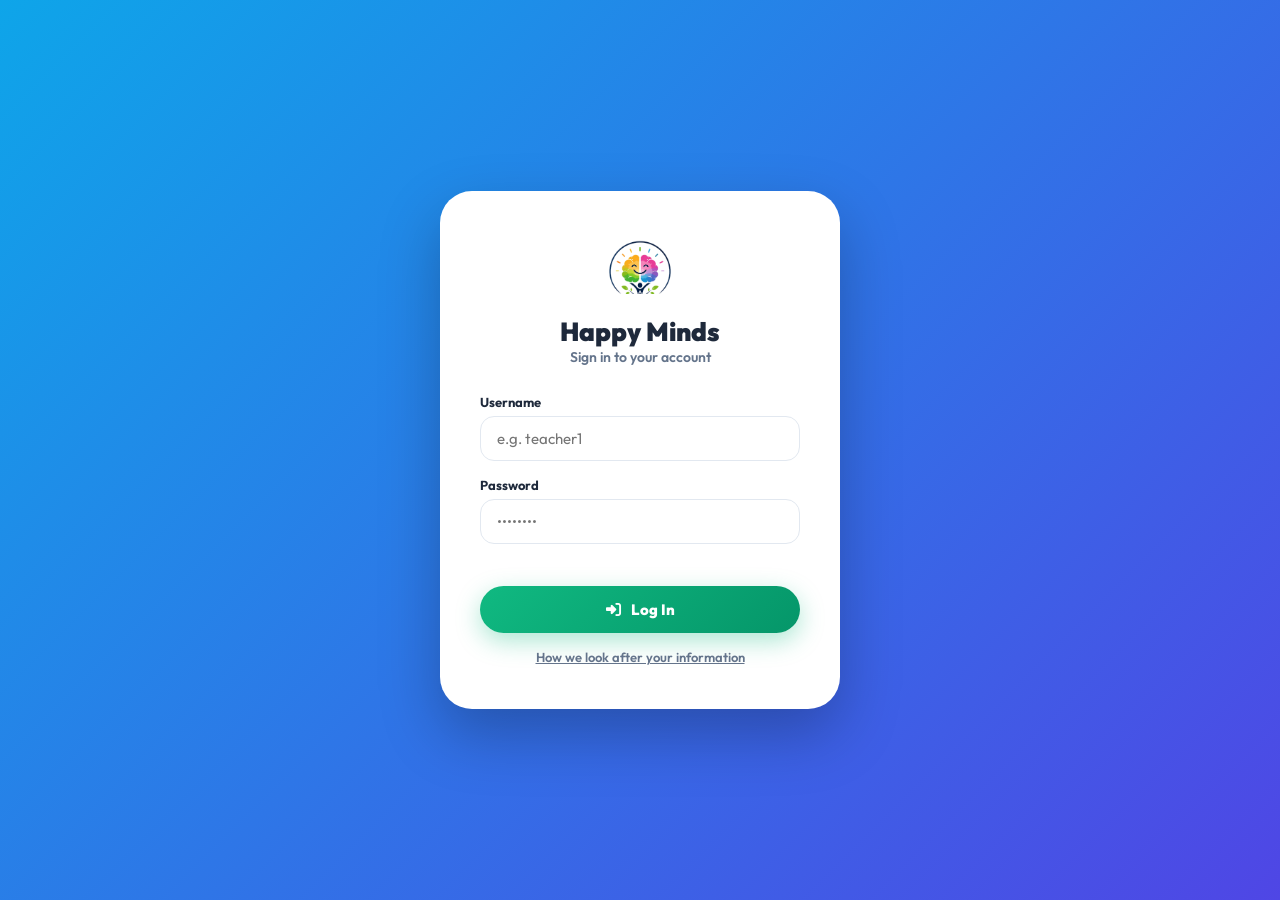
==== commit 3f35cdea: "Faster sign-in for oversight roles; teacher Reports tab; privacy page Admin, coordinator and managem" ====
--- a/index.html
+++ b/index.html
@@ -25,6 +25,7 @@
     <script src="cloud.js"></script>
     <script src="narration.js"></script>
     <script src="chapters-data.js"></script>
+    <script src="recognition.js"></script>
 </head>
 <body>
     <!-- ================= LOGIN GATE =================
@@ -50,6 +51,7 @@
                     <i class="fa-solid fa-right-to-bracket"></i> Log In
                 </button>
             </form>
+            <a href="privacy.html" class="login-privacy-link">How we look after your information</a>
 
         </div>
     </div>
@@ -82,7 +84,7 @@
                 <button class="nav-btn" data-view="observe-picker" data-roles="admin,management" onclick="openObservationPicker()" style="display:none;">
                     <i class="fa-solid fa-user-tie"></i> Observe
                 </button>
-                <button class="nav-btn" data-view="reports" data-roles="trainer,admin,coordinator,management" onclick="openReportsHome()" style="display:none;">
+                <button class="nav-btn" data-view="reports" data-roles="teacher,trainer,admin,coordinator,management" onclick="openReportsHome()" style="display:none;">
                     <i class="fa-solid fa-chart-column"></i> Reports
                 </button>
                 <button class="nav-btn" data-view="week" data-roles="teacher,trainer,admin,coordinator,management" onclick="openWeekView()" style="display:none;">
@@ -1805,6 +1807,18 @@
                     <div class="timetable-wrap"><table class="timetable-table" id="schoolTimetable"></table></div>
                 </div>
                 <div class="admin-section-card">
+                    <h3><i class="fa-solid fa-umbrella-beach"></i> Holidays &amp; closures</h3>
+                    <p class="admin-card-explain">No sessions are expected on these days, and nothing counts as missed. Add the school’s holidays for the year; trainers and class teachers can also report a sudden closure, which you confirm here.</p>
+                    <div class="admin-chapter-list" id="schoolHolidaysList"></div>
+                    <form class="substitute-form plan-only" id="addHolidayForm" onsubmit="addHolidayFromForm(event)" novalidate>
+                        <label class="manage-field"><span>From</span><input type="date" id="holidayFrom"></label>
+                        <label class="manage-field"><span>To (same day if one day)</span><input type="date" id="holidayTo"></label>
+                        <label class="manage-field"><span>Reason</span><input type="text" id="holidayReason" maxlength="120" placeholder="e.g. Diwali, Unit tests, Sports Day" autocomplete="off"></label>
+                        <label class="manage-check"><input type="checkbox" id="holidayAllSchools"> For every school</label>
+                        <button type="submit" class="btn-primary-glowing compact" id="holidaySubmit"><i class="fa-solid fa-plus"></i> Add holiday</button>
+                    </form>
+                </div>
+                <div class="admin-section-card">
                     <h3><i class="fa-solid fa-user-clock"></i> Substitute trainers</h3>
                     <p class="admin-card-explain">When a trainer can’t come, choose a substitute for that one visit. Their other visits stay with them.</p>
                     <div class="admin-chapter-list" id="schoolSubstitutesList"></div>
@@ -1908,8 +1922,14 @@
                         <button type="button" class="btn-primary-glowing compact" id="rosterLoginBtn" onclick="createClassLogins()">
                             <i class="fa-solid fa-id-card"></i> Create logins &amp; print slips
                         </button>
-                    </div>
-                    <p class="reset-password-help">Each new login slip shows the password once. Print or save the slips before closing them; a lost password can be reset under Admin.</p>
+                        <button type="button" class="btn-glass compact" id="rosterResetBtn" onclick="resetClassLogins()">
+                            <i class="fa-solid fa-key"></i> New passwords for the whole class
+                        </button>
+                        <button type="button" class="btn-glass compact manage-remove admin-only-inline" id="rosterRemoveBtn" onclick="removeClassLogins()">
+                            <i class="fa-solid fa-user-slash"></i> Remove all logins
+                        </button>
+                    </div>
+                    <p class="reset-password-help">Each slip shows the password once. Print or save the slips before closing them. To reset one child’s or parent’s password, use <strong>Reset password</strong> next to their name below.</p>
                 </div>
                 <div class="admin-section-card">
                     <h3><i class="fa-solid fa-children"></i> Students</h3>
@@ -2015,19 +2035,6 @@
                     <div id="adminTrainerCard"></div>
                 </div>
 
-                <div class="admin-placeholder-grid">
-                    <div class="admin-placeholder-card">
-                        <i class="fa-solid fa-school"></i>
-                        <h4>Schools</h4>
-                        <p>Coming in a later phase</p>
-                    </div>
-                    <div class="admin-placeholder-card">
-                        <i class="fa-solid fa-pen-ruler"></i>
-                        <h4>Content Editor</h4>
-                        <p>Coming in a later phase</p>
-                    </div>
-                </div>
-
                 <button class="btn-primary-glowing" style="margin-top:20px;" onclick="openReportsHome()">
                     <i class="fa-solid fa-chart-column"></i> Open Reports
                 </button>
@@ -2078,6 +2085,12 @@
                         <div class="admin-chapter-list" id="monitorReports"></div>
                     </div>
                     <h3 class="reports-class-heading" id="reportsClassHeading"></h3>
+                </div>
+
+                <div class="admin-section-card">
+                    <h3><i class="fa-solid fa-medal"></i> Student Recognition</h3>
+                    <p class="admin-card-explain">For this class. The class teacher or trainer chooses the Class Star of the Month; students see it in their Learning Space.</p>
+                    <div id="recognitionBody" class="recognition"></div>
                 </div>
 
                 <div class="admin-section-card">
--- a/styles.css
+++ b/styles.css
@@ -1073,6 +1073,13 @@
     box-shadow: 0 10px 30px color-mix(in srgb, var(--ch-main, #0EA5E9) 30%, transparent);
 }
 body.lesson-view .settle-card .btn-primary-glowing { background: white; color: var(--ch-deep, #0284C7); box-shadow: 0 8px 24px rgba(15, 23, 42, 0.18); }
+/* Create and Perform opening boxes: same chapter colours as Explore's Settle card. */
+body.lesson-view .ritual-card.theme-create,
+body.lesson-view .ritual-card.theme-perform {
+    background: linear-gradient(135deg, color-mix(in srgb, var(--ch-main, #0EA5E9) 45%, var(--ch-deep, #0284C7)), var(--ch-deep, #0284C7));
+    box-shadow: 0 10px 30px color-mix(in srgb, var(--ch-main, #0EA5E9) 30%, transparent);
+}
+body.lesson-view .ritual-card .btn-primary-glowing { background: white; color: var(--ch-deep, #0284C7); box-shadow: 0 8px 24px rgba(15, 23, 42, 0.18); }
 body.lesson-view .btn-primary-glowing {
     background: linear-gradient(135deg, color-mix(in srgb, var(--ch-main, #10B981) 45%, var(--ch-deep, #059669)) 0%, var(--ch-deep, #059669) 100%);
     box-shadow: 0 8px 24px color-mix(in srgb, var(--ch-main, #10B981) 35%, transparent);
@@ -5044,3 +5051,53 @@
 .showcase-toggle input { width: 18px; height: 18px; margin-top: 2px; accent-color: var(--primary-blue); flex-shrink: 0; }
 .showcase-toggle span { font-size: 13px; color: var(--text-muted); line-height: 1.5; }
 .showcase-toggle strong { display: block; color: var(--text-dark); font-size: 14px; }
+.manage-field-note p { margin: 0; padding: 12px 0; font-size: 13px; font-weight: 600; color: var(--text-muted); }
+
+/* ---- Student recognition (Reports) ---- */
+.recognition { display: grid; gap: 18px; }
+.recognition-block h4 { font-size: 14px; font-weight: 800; color: var(--text-dark); margin: 0 0 8px; }
+.recognition-star { display: flex; align-items: center; gap: 12px; padding: 12px 14px; border-radius: var(--radius-sm); background: #FEF3C7; }
+.recognition-star > i { color: #D97706; font-size: 20px; }
+.recognition-star div { flex: 1; display: flex; flex-direction: column; }
+.recognition-star strong { font-size: 16px; color: var(--text-dark); }
+.recognition-star span { font-size: 12.5px; color: #92400E; }
+.recognition-row .admin-list-title { display: flex; flex-direction: column; flex: 1; }
+.recognition-other { margin-top: 8px; max-width: 360px; }
+.recognition-last { margin: 8px 0 0; font-size: 12.5px; color: var(--text-muted); }
+.recognition-list { list-style: none; margin: 0; padding: 0; display: grid; gap: 6px; }
+.recognition-list li { display: flex; justify-content: space-between; gap: 12px; padding: 8px 12px; border-radius: 10px; background: #F8FAFC; font-size: 14px; }
+.recognition-list li strong { color: #BE185D; white-space: nowrap; }
+.recognition-list.notes li { flex-direction: column; gap: 2px; }
+.recognition-list.notes li span { font-size: 12px; color: var(--text-muted); font-weight: 600; }
+.recognition-list.notes li p { margin: 0; white-space: pre-wrap; }
+
+/* ---- Holidays, closures, cancelled periods, make-ups ---- */
+.link-btn { background: none; border: 0; padding: 0 2px; font: inherit; font-size: 12.5px; font-weight: 700; color: var(--primary-blue); text-decoration: underline; cursor: pointer; }
+.link-btn:disabled { opacity: 0.5; cursor: default; }
+.week-holiday { display: block; margin: 4px 0 8px; padding: 8px 12px; border-radius: 10px; background: #ECFDF5; color: #065F46; font-size: 13px; font-weight: 600; }
+.week-holiday i { color: #059669; margin-right: 6px; }
+.closure-slot { margin: 4px 0 8px; }
+.closure-help { margin: 6px 0 0; font-size: 12.5px; color: var(--text-muted); }
+.due-closed { display: grid; gap: 6px; margin-top: 10px; }
+.session-nothing { margin: 4px 0 0; font-size: 13px; color: var(--text-muted); font-weight: 600; font-style: italic; }
+.cancel-form { align-items: flex-end; }
+.cancel-makeup { border: 0; padding: 0; margin: 0; display: flex; flex-wrap: wrap; align-items: center; gap: 6px 12px; flex-basis: 100%; }
+.cancel-makeup legend { font-size: 12.5px; font-weight: 700; color: var(--text-muted); margin-bottom: 4px; padding: 0; }
+.inline-choice { display: inline-flex; align-items: center; gap: 6px; font-size: 13px; font-weight: 600; }
+.makeup-when { display: none; gap: 6px; flex-wrap: wrap; }
+.cancel-form.with-makeup .makeup-when { display: inline-flex; }
+.makeup-when input { border: 1.5px solid #E2E8F0; border-radius: 10px; padding: 6px 8px; font: inherit; font-size: 13px; }
+.session-chip.cancelled { background: #EEF2FF; color: #4338CA; }
+.holiday-row.is-past { opacity: 0.6; }
+.holiday-row.is-reported { background: #FFFBEB; }
+.manage-check { display: inline-flex; align-items: center; gap: 8px; font-size: 13px; font-weight: 700; color: var(--text-dark); align-self: center; }
+
+/* ---- Class logins: reset / remove ---- */
+.roster-reset { display: inline-flex; }
+.roster-reset-choices { display: inline-flex; flex-wrap: wrap; align-items: center; gap: 6px; }
+#rosterRemoveBtn[hidden] { display: none; }
+
+.home-due-card[hidden] { display: none; }
+
+.login-privacy-link { display: block; margin-top: 16px; text-align: center; font-size: 13px; font-weight: 600; color: var(--text-muted); }
+.login-privacy-link:hover { color: var(--primary-blue); }
